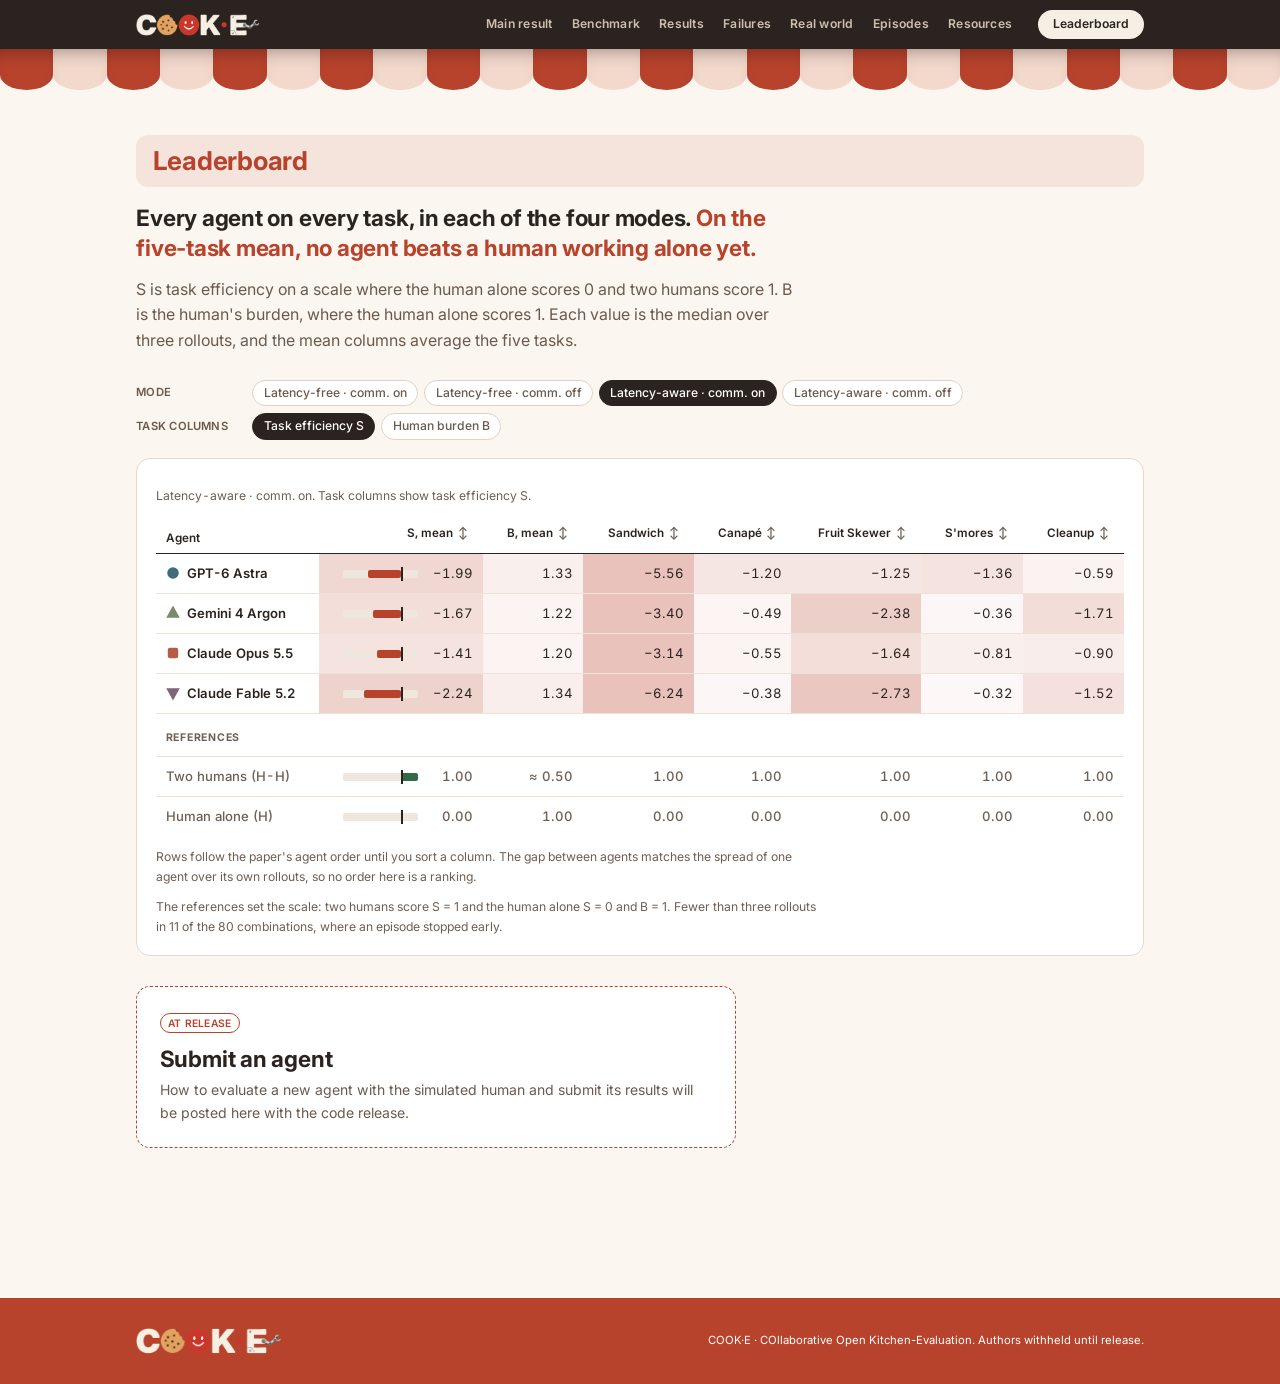
==== leaderboard.html @ 09b2a618 "Make the nav the awning and add a leaderboard page The nav is now always on screen: a dark fascia wi" ====
<!doctype html>
<html lang="en">
<head>
  <meta charset="utf-8">
  <meta name="viewport" content="width=device-width, initial-scale=1, viewport-fit=cover">
  <title>COOK·E Leaderboard</title>
  <meta name="description" content="COOK·E leaderboard: task efficiency S and human burden B of every agent on five collaborative kitchen tasks, in four evaluation modes.">
  <meta name="theme-color" content="#2B231F">
  <link rel="icon" href="data:image/svg+xml,%3Csvg xmlns='http://www.w3.org/2000/svg' viewBox='0 0 74 74'%3E%3Crect width='74' height='74' rx='22' fill='%23e0492f'/%3E%3Ccircle cx='24' cy='32' r='6' fill='%23141210'/%3E%3Ccircle cx='50' cy='32' r='6' fill='%23141210'/%3E%3Cpath d='M26 50c6 6 16 6 22 0' fill='none' stroke='%23141210' stroke-width='5' stroke-linecap='round'/%3E%3C/svg%3E">
  <link rel="preconnect" href="https://fonts.googleapis.com">
  <link rel="preconnect" href="https://fonts.gstatic.com" crossorigin>
  <link href="https://fonts.googleapis.com/css2?family=Inter:wght@400;500;600;700;800&display=swap" rel="stylesheet">
  <link rel="stylesheet" href="styles.css">
  <link rel="stylesheet" href="styles-paper.css">
  <link rel="stylesheet" href="leaderboard.css">
</head>
<body data-theme="paper" data-variant="paper">
  <div id="app"></div>
  <noscript><p style="padding:24px">The COOK·E leaderboard needs JavaScript.</p></noscript>
  <script src="content.js"></script>
  <script src="figures.js"></script>
  <script src="nav.js"></script>
  <script src="leaderboard.js"></script>
</body>
</html>
---- styles.css ----
/* COOK·E page style (body without data-variant="paper"): Fraunces / Instrument Sans / JetBrains Mono, ink and cream themes.
 * styles-paper.css (index.html) loads after this file and only swaps tokens, fonts and a few headers.
 * Plots and diagrams sit on a light "paper" card in every theme, so the paper palette reads the same everywhere. */
@property --bg { syntax: "<color>"; inherits: true; initial-value: #141210; }
@property --fg { syntax: "<color>"; inherits: true; initial-value: #f3ebdd; }
@property --muted { syntax: "<color>"; inherits: true; initial-value: #a89e8e; }
@property --line { syntax: "<color>"; inherits: true; initial-value: #3a332c; }
@property --surface { syntax: "<color>"; inherits: true; initial-value: #1f1b17; }

/* Breakpoints: 1000px (columns collapse) and 640px (phone). */
:root {
  --tomato: #e0492f;
  --cream: #f3ebdd;
  --good: #3f7f5a;
  --bad: #b8432c;

  /* Paper palette for plots and diagrams (the submitted figures). */
  --plot-bg: #fbf6ef;
  --plot-ink: #2b231f;
  --plot-muted: #6f5f53;
  --plot-grid: #ece6e0;
  --plot-ref: #8a8984;
  --plot-shade: #eee2e1;
  --plot-line: #e3d8cc;
  --human: #3778a0;
  --robot: #5b4031;

  --gutter: clamp(1rem, 4vw, 3.5rem);
  --max: 74rem;
  --measure: 44rem;
  --col-gap: clamp(1.25rem, 3vw, 3rem);
  --r-s: .5rem;
  --r-m: .875rem;

  --t-label: .75rem;
  --t-small: .9375rem;
  --t-body: 1rem;
  --t-lead: clamp(1rem, .95rem + .2vw, 1.0625rem);
  --t-sub: clamp(1.2rem, 1.05rem + .6vw, 1.5rem);
  --t-h2: clamp(1.75rem, 1.4rem + 1.4vw, 2.5rem);

  --display: "Fraunces", Georgia, serif;
  --body: "Instrument Sans", system-ui, sans-serif;
  --mono: "JetBrains Mono", ui-monospace, monospace;
  --head-font: var(--display);
}

body[data-theme="ink"] {
  --bg: #141210; --fg: #f6efe3; --muted: #c9bfae; --line: #453d34; --surface: #1f1b17;
  --good: #7cc79a; --bad: #f08a6f;
}
body[data-theme="cream"] {
  --bg: #f4ecdf; --fg: #1c1815; --muted: #4f463b; --line: #cfc3ae; --surface: #e8ddc9;
  --tomato: #c23a22;
}

*, *::before, *::after { box-sizing: border-box; }
html { font-size: clamp(15px, min(1.042vw, 1.667vh), 19px); scroll-padding-top: calc(var(--nav-band) + var(--valance-min) + 1rem); -webkit-text-size-adjust: 100%; }
body {
  margin: 0; background: var(--bg); color: var(--fg);
  font: 400 var(--t-body)/1.6 var(--body); -webkit-font-smoothing: antialiased; overflow-x: hidden;
  transition: --bg .3s ease, --fg .3s ease, --muted .3s ease, --line .3s ease, --surface .3s ease;
}
h1, h2, h3, h4, p, ul, ol, figure, dl, dd, pre { margin: 0; padding: 0; }
h2, h3, h4 { text-wrap: balance; font-weight: 400; }
p, li, dd { text-wrap: pretty; }
ul, ol { list-style: none; }
a { color: inherit; }
img, video, svg { max-width: 100%; }
button { font: inherit; color: inherit; background: none; border: 0; cursor: pointer; }
:focus-visible { outline: 2px solid var(--tomato); outline-offset: 3px; }
[hidden] { display: none !important; }

.wrap { width: 100%; max-width: var(--max); margin-inline: auto; padding-inline: var(--gutter); }
.pad { padding-block: clamp(3rem, 6vw, 5rem); }
.skip { position: absolute; left: 1rem; top: -3rem; z-index: 50; padding: .5rem .75rem; background: var(--fg); color: var(--bg); border-radius: var(--r-s); }
.skip:focus { top: 1rem; }

/* ---------- Section heads ---------- */
.sec-head h2 { display: flex; align-items: baseline; gap: .625rem; font: 400 var(--t-h2)/1.1 var(--head-font); letter-spacing: -.015em; }
.sec-no { font: 500 var(--t-label)/1 var(--mono); letter-spacing: .06em; color: var(--tomato); transform: translateY(-.15em); }
.claim { margin-top: .875rem; max-width: 32em; font: 400 var(--t-sub)/1.28 var(--display); letter-spacing: -.01em; color: var(--muted); text-wrap: balance; }
.claim em { font-style: italic; color: var(--tomato); }
.lede { color: var(--muted); max-width: var(--measure); font-size: var(--t-lead); margin-top: 1rem; }
.lede b { color: var(--fg); font-weight: 600; }
.note { margin-top: .875rem; max-width: var(--measure); font-size: var(--t-small); color: var(--muted); }
.sub { display: flex; flex-wrap: wrap; align-items: center; gap: .625rem; margin-top: clamp(2.5rem, 5vw, 3.5rem); font: 400 var(--t-sub)/1.2 var(--head-font); letter-spacing: -.01em; }
.sub + .lede { margin-top: .5rem; }
.tag {
  display: inline-block; padding: .25rem .5rem; border-radius: 999px; border: 1px solid var(--line);
  font: 500 .6875rem/1 var(--mono); letter-spacing: .08em; text-transform: uppercase; color: var(--muted);
}
.tag.is-warn { border-color: var(--tomato); color: var(--tomato); }

/* ---------- Wordmark and awning ---------- */
.wm { display: inline-block; vertical-align: bottom; line-height: 0; }
.wm svg { display: block; height: .86em; width: auto; aspect-ratio: 1400 / 248; }
body[data-theme="ink"] .wm-day, body:not([data-theme="ink"]) .wm-night { display: none; }
.hero .wm-day { display: none; }
.hero .wm-night { display: inline; }
.wm-eye { transform-box: fill-box; transform-origin: center; animation: blink 5s infinite; }
@keyframes blink { 0%, 94%, 100% { transform: scaleY(1); } 97% { transform: scaleY(.1); } }
.awning { display: flex; width: 100%; height: clamp(1.5rem, 3.2vw, 2.75rem); position: relative; z-index: 2; }
.awning i {
  flex: 1; display: block; transform-origin: top;
  border-radius: 0 0 50% 50% / 0 0 clamp(.625rem, 1.2vw, 1.125rem) clamp(.625rem, 1.2vw, 1.125rem);
  background: var(--tomato); box-shadow: inset 0 14px 18px -12px rgba(0, 0, 0, .35);
}
.awning i:nth-child(even) { background: var(--cream); }

/* ---------- Nav: the awning (nav.js) ----------
 * Always on screen. A dark fascia (the shopfront colour from the door intro) carries the name, the section links and
 * the Leaderboard link; the striped valance hangs from it. Deep at the top of a page, a narrow fringe once it scrolls.
 * Fixed colours, the same in every theme. Pages leave room for it with --nav-h. */
:root {
  --nav-band: 3.25rem;
  --valance: clamp(1.5rem, 3.2vw, 2.75rem);
  --valance-min: .875rem;
  --nav-h: calc(var(--nav-band) + var(--valance));
  --nav-bg: #2b231f; --nav-fg: #f6efe3; --nav-muted: #cdbfad; --nav-accent: #e0492f;
}
.nav { position: fixed; inset: 0 0 auto 0; z-index: 30; }
.nav-band { position: relative; z-index: 3; background: var(--nav-bg); color: var(--nav-fg); }
.nav-in { display: flex; align-items: center; gap: clamp(.75rem, 2vw, 1.75rem); height: var(--nav-band); }
.nav-wm { flex: none; margin-right: auto; text-decoration: none; }
.nav .wm { font-size: 1.7rem; }
.nav .wm .wm-day { display: none; }
.nav .wm .wm-night { display: inline; }
.nav-links { display: flex; gap: clamp(.5rem, 1.5vw, 1.5rem); }
.nav-links a { position: relative; display: block; padding-block: .55rem; font: 500 .8125rem/1 var(--body); color: var(--nav-muted); text-decoration: none; white-space: nowrap; transition: color .2s; }
.nav-links a:hover, .nav-links a.is-active { color: var(--nav-fg); }
.nav-links a::after { content: ""; position: absolute; left: 0; right: 0; bottom: 0; height: 2px; border-radius: 2px; background: var(--nav-accent); transform: scaleX(0); transition: transform .25s; }
.nav-links a.is-active::after { transform: scaleX(1); }
.nav-lb {
  flex: none; display: inline-flex; align-items: center; padding: .55rem 1rem; border-radius: 999px;
  background: var(--nav-accent); color: #fff; font: 600 .8125rem/1 var(--body); text-decoration: none; white-space: nowrap; transition: background-color .2s, color .2s;
}
.nav-lb:hover { background: var(--nav-fg); color: var(--nav-bg); }
.nav-lb[aria-current="page"] { background: var(--nav-fg); color: var(--nav-bg); }
.nav-menu { display: none; }
.nav :focus-visible { outline-color: var(--nav-fg); }
.nav .awning { height: var(--valance); transition: height .35s ease; }
/* Pale pink between the red stripes, as in the paper figure, so the valance reads against a cream page. */
.nav .awning i:nth-child(even) { background: #f3d9cc; }
.nav.is-compact .awning { height: var(--valance-min); }
.nav .mode { color: var(--nav-muted); border-color: rgba(246, 239, 227, .3); }
.mode {
  display: inline-flex; align-items: center; gap: .5rem; padding: .375rem .625rem; flex: none;
  font: 500 var(--t-label)/1 var(--mono); color: var(--muted); border: 1px solid var(--line); border-radius: 999px;
}
.mode i { position: relative; width: 1.75rem; height: 1rem; border-radius: 999px; background: var(--line); }
.mode i::after { content: ""; position: absolute; top: .125rem; left: .125rem; width: .75rem; height: .75rem; border-radius: 50%; background: var(--fg); transition: transform .2s; }
.mode[aria-checked="true"] i { background: var(--tomato); }
.mode[aria-checked="true"] i::after { transform: translateX(.75rem); background: #fff; }

/* ---------- Hero (dark in the page style, in both themes) ---------- */
.hero { --bg: #141210; --fg: #f6efe3; --muted: #d6ccbb; --line: #5a5046; background: var(--bg); color: var(--fg); padding-top: var(--nav-h); padding-bottom: clamp(2.5rem, 5vw, 4rem); }
.hero-in { display: grid; grid-template-columns: minmax(0, 5fr) minmax(0, 6fr); gap: var(--col-gap); align-items: center; padding-top: clamp(2rem, 5vw, 4rem); }
.hero-wm { font-size: clamp(3rem, 7vw, 6rem); line-height: .9; }
.hero-exp { margin-top: .75rem; font: 400 var(--t-label)/1.4 var(--mono); letter-spacing: .06em; color: var(--muted); }
.hero-exp b { color: var(--tomato); font-weight: 600; }
.hero-title { margin-top: 1rem; font: 400 clamp(1.25rem, 1rem + 1vw, 1.85rem)/1.25 var(--display); letter-spacing: -.01em; text-wrap: balance; }
.hero-authors { margin-top: 1rem; font: 400 var(--t-label)/1.4 var(--mono); color: var(--muted); }
.hero .btns { margin-top: 1.5rem; }
.hero-clip figcaption { margin-top: .625rem; font-size: var(--t-small); color: var(--muted); }
.frame { position: relative; overflow: hidden; border-radius: var(--r-m); background: var(--surface); }
.frame video, .frame img { display: block; width: 100%; height: auto; }
.hero-clip .frame { aspect-ratio: 960 / 724; background: #000; }
.hero-clip video { height: 100%; object-fit: cover; }
.vbtn {
  position: absolute; right: .625rem; bottom: .625rem; width: 2.5rem; height: 2.5rem; border-radius: 50%;
  display: grid; place-items: center; background: rgba(20, 18, 16, .7); color: #fff;
}
.vbtn svg { width: 1.1rem; height: 1.1rem; fill: currentColor; }
.vbtn .i-pause, .vbtn.is-playing .i-play { display: none; }
.vbtn.is-playing .i-pause { display: block; }

.btns { display: flex; flex-wrap: wrap; gap: .5rem; }
.btn {
  display: inline-flex; align-items: baseline; gap: .5rem; padding: .7rem 1rem;
  border: 1px solid var(--line); border-radius: 999px; font: 500 .875rem/1 var(--body); text-decoration: none; white-space: nowrap;
}
a.btn:hover { background: var(--fg); color: var(--bg); border-color: var(--fg); }
.btn.is-off { color: var(--muted); cursor: default; }
.btn small { font: 400 .625rem/1 var(--mono); letter-spacing: .06em; text-transform: uppercase; opacity: .85; }

/* ---------- Headline ---------- */
.stats { display: grid; grid-template-columns: repeat(3, minmax(0, 1fr)); gap: 1rem; margin-top: 2rem; }
.stat { padding: 1.25rem; border: 1px solid var(--line); border-radius: var(--r-m); background: var(--surface); }
.stat b { display: block; font: 400 clamp(1.75rem, 1.3rem + 1.6vw, 2.6rem)/1.05 var(--display); color: var(--tomato); letter-spacing: -.02em; font-variant-numeric: tabular-nums; }
.stat span { display: block; margin-top: .625rem; font-size: var(--t-small); color: var(--muted); }

/* ---------- Overview ---------- */
.ov-grid { display: grid; grid-template-columns: minmax(0, 6fr) minmax(0, 5fr); gap: var(--col-gap); margin-top: 1.75rem; align-items: start; }
.ov-video { position: relative; aspect-ratio: 16 / 9; border-radius: var(--r-m); overflow: hidden; background: var(--surface); }
.ph {
  position: absolute; inset: 0; display: flex; flex-direction: column; justify-content: flex-end; gap: .375rem; padding: clamp(.875rem, 2vw, 1.5rem);
  background: repeating-linear-gradient(135deg, var(--surface) 0 18px, color-mix(in srgb, var(--surface) 80%, var(--line)) 18px 36px);
}
.ph-tag { font: 500 var(--t-label)/1 var(--mono); letter-spacing: .12em; text-transform: uppercase; color: var(--tomato); }
.ph-title { font: 400 clamp(1.125rem, 1rem + .5vw, 1.5rem)/1.2 var(--head-font); }
.ph-spec { font: 400 var(--t-label)/1.4 var(--mono); color: var(--muted); }
.ov-abs h3 { font: 500 var(--t-label)/1 var(--mono); letter-spacing: .1em; text-transform: uppercase; color: var(--tomato); }
.ov-abs p { margin-top: .75rem; font-size: var(--t-small); }
.ov-abs b { font-weight: 600; }
.fig { margin-top: 2rem; }
.fig img { display: block; width: 100%; height: auto; border-radius: var(--r-m); background: #fff; }
.fig figcaption { margin-top: .75rem; max-width: var(--measure); font-size: var(--t-small); line-height: 1.5; color: var(--muted); }
.fig figcaption b { color: var(--fg); font-weight: 600; }

/* ---------- Benchmark ---------- */
.tasks { display: grid; grid-template-columns: repeat(5, minmax(0, 1fr)); gap: .875rem; margin-top: 1.25rem; }
.task { display: flex; flex-direction: column; padding: .875rem; border: 1px solid var(--line); border-radius: var(--r-m); background: var(--surface); }
.task-head { display: flex; align-items: baseline; gap: .5rem; flex-wrap: wrap; }
.task-no { font: 500 var(--t-label)/1 var(--mono); color: var(--tomato); }
.task h4 { font: 400 1.25rem/1.1 var(--head-font); }
.chip { margin-left: auto; padding: .2rem .5rem; border-radius: 999px; background: var(--tomato); color: #fff; font: 500 .6875rem/1.2 var(--mono); letter-spacing: .04em; text-transform: uppercase; }
.task-ch { margin-top: .375rem; font-size: var(--t-label); color: var(--muted); }
.task-imgs { display: grid; gap: .375rem; margin-top: .75rem; }
.task-imgs img { display: block; width: 100%; aspect-ratio: 4 / 3; object-fit: cover; border-radius: var(--r-s); background: #fff; }
.task-imgs .is-real { aspect-ratio: 16 / 9.5; }
.task-line { margin-top: .75rem; font-size: .875rem; line-height: 1.5; flex: 1; }
.task-facts { display: flex; gap: 1rem; margin-top: .75rem; padding-top: .625rem; border-top: 1px solid var(--line); }
.task-facts dt { font: 500 .6875rem/1 var(--mono); text-transform: uppercase; letter-spacing: .06em; color: var(--muted); }
.task-facts dd { margin-top: .25rem; font: 500 .9375rem/1 var(--mono); font-variant-numeric: tabular-nums; }

.hs { display: grid; grid-template-columns: minmax(0, 5fr) minmax(0, 6fr); gap: var(--col-gap); align-items: start; }
.hs .fig { margin-top: 1rem; }
.hs-steps { margin-top: 1.25rem; display: grid; gap: .75rem; }
.hs-steps li { display: grid; grid-template-columns: 2rem minmax(0, 1fr); gap: .75rem; }
.hs-n { display: grid; place-items: center; width: 2rem; height: 2rem; border-radius: 50%; background: var(--tomato); color: #fff; font: 600 .875rem/1 var(--mono); }
.hs-steps b { font-weight: 600; }
.hs-steps small { margin-left: .5rem; font: 500 .6875rem/1 var(--mono); letter-spacing: .06em; text-transform: uppercase; color: var(--muted); }
.hs-steps p { margin-top: .25rem; font-size: var(--t-small); color: var(--muted); }
.hs-blocked { margin-top: 1rem; padding: .75rem 1rem; border-left: 3px solid var(--tomato); font-size: var(--t-small); background: var(--surface); border-radius: 0 var(--r-s) var(--r-s) 0; }

/* Four modes */
.md {
  display: grid; grid-template-columns: minmax(9rem, 1fr) minmax(0, 2fr) minmax(0, 2fr); gap: .75rem;
  margin-top: 1.25rem; padding: clamp(.875rem, 2vw, 1.25rem); border-radius: var(--r-m); background: var(--plot-bg); color: var(--plot-ink);
}
.md-col b, .md-row b { display: block; font-weight: 700; font-size: .95rem; }
.md-col span, .md-row span { display: block; margin-top: .25rem; font-size: .8125rem; line-height: 1.45; color: var(--plot-muted); }
.md-row { align-self: center; }
.md-cell { border: 1px solid var(--plot-line); border-radius: var(--r-s); background: #fff; padding: .375rem; }
.md-cap { display: none; font-size: .75rem; font-weight: 600; color: var(--plot-muted); padding: .125rem .25rem; }
.md-svg { display: block; width: 100%; height: auto; }
.md-ico { fill: var(--plot-muted); color: var(--plot-muted); }
.md-pause { fill: #efe9e2; }
.md-pz { font: 700 9px/1 var(--body); fill: var(--plot-muted); }
.md-act.is-human { fill: var(--human); }
.md-act.is-robot { fill: var(--robot); }
.md-think { fill: #fff; stroke: var(--robot); stroke-width: 1.4; stroke-dasharray: 3 2.5; }
.md-dots { font: 700 12px/1 var(--body); fill: var(--robot); }
.md-msg { fill: var(--bad); }
.md-msg.is-h { fill: var(--human); }
.md-wire { stroke: var(--plot-line); stroke-width: 1.4; }
.md-wire.is-off { stroke-dasharray: 3 4; }
.md-head { stroke: var(--plot-ink); stroke-width: 1.4; opacity: 0; }
.md.is-live .md-head { opacity: .7; animation: sweep 6s linear infinite; }
@keyframes sweep { from { transform: translateX(0); } to { transform: translateX(252px); } }
.md-legend { grid-column: 1 / -1; display: flex; flex-wrap: wrap; gap: .5rem 1.25rem; font-size: .8125rem; color: var(--plot-muted); }
.md-legend li { display: inline-flex; align-items: center; gap: .4rem; }
.md-key { display: inline-block; width: 1.25rem; height: .7rem; border-radius: 3px; }
.md-key.is-act { background: linear-gradient(90deg, var(--human) 50%, var(--robot) 50%); }
.md-key.is-think { border: 1.4px dashed var(--robot); background: #fff; }
.md-key.is-pause { background: #efe9e2; }
.md-key.is-msg { background: var(--bad); width: .8rem; border-radius: 3px 3px 3px 0; }

/* Metrics */
.mt-grid { display: grid; grid-template-columns: repeat(3, minmax(0, 1fr)); gap: 1rem; margin-top: 1.25rem; }
.mt-card { padding: 1.25rem; border: 1px solid var(--line); border-radius: var(--r-m); background: var(--surface); min-width: 0; }
.mt-card h4 { display: flex; flex-wrap: wrap; align-items: baseline; gap: .5rem; font: 400 1.25rem/1.2 var(--head-font); }
.mt-card h4 small { font: 500 .6875rem/1 var(--mono); letter-spacing: .06em; text-transform: uppercase; color: var(--muted); }
.mt-sym { font: italic 600 1.5rem/1 var(--display); color: var(--tomato); }
.tex { margin-top: .75rem; overflow-x: auto; overflow-y: hidden; font-size: 1rem; }
.mt-body { margin-top: .75rem; font-size: .875rem; color: var(--muted); }
.mt-body sub { font-size: .7em; }
.stops { margin-top: .875rem; display: grid; gap: .375rem; }
.stops li, .wparts li { display: grid; grid-template-columns: 4.75rem minmax(0, 1fr); gap: .5rem; font-size: .8125rem; align-items: baseline; }
.stops b { font: 600 .8125rem/1.3 var(--mono); }
.stops .is-good b { color: var(--good); }
.stops .is-bad b { color: var(--bad); }
.stops .is-mute b { color: var(--muted); }
.stops span, .wparts span { color: var(--muted); }
.wparts { margin-top: .875rem; display: grid; gap: .375rem; }
.wparts li { grid-template-columns: .75rem 4rem minmax(0, 1fr); }
.wparts i { width: .75rem; height: .75rem; border-radius: 3px; align-self: center; }
.mt-video { margin-top: 1.5rem; max-width: 46rem; }
.mt-video figcaption { margin-top: .5rem; font-size: var(--t-small); color: var(--muted); }

/* ---------- Results ---------- */
.plot-card { margin-top: 1.5rem; padding: clamp(.875rem, 2vw, 1.5rem); border-radius: var(--r-m); background: var(--plot-bg); color: var(--plot-ink); }
.plot-ctl { display: flex; flex-wrap: wrap; gap: .75rem; justify-content: space-between; align-items: center; }
.seg { display: inline-flex; flex-wrap: wrap; gap: .25rem; padding: .25rem; border-radius: 999px; background: #fff; border: 1px solid var(--plot-line); }
.seg button { padding: .45rem .8rem; border-radius: 999px; font: 500 .8125rem/1 var(--body); color: var(--plot-muted); white-space: nowrap; }
.seg button:hover { color: var(--plot-ink); }
.seg button[aria-pressed="true"] { background: var(--plot-ink); color: #fff; }
.sb-wrap { position: relative; margin-top: 1rem; }
.sb { display: block; width: 100%; height: auto; font-family: var(--body); }
.sb-help { fill: var(--plot-shade); }
.sb-help-lbl { font-size: 12px; fill: var(--plot-muted); }
.sb-grid { stroke: var(--plot-grid); stroke-width: 1; }
.sb-ref { stroke: var(--plot-ref); stroke-width: 1.2; stroke-dasharray: 5 4; }
.sb-tick { font-size: 12px; fill: var(--plot-muted); font-variant-numeric: tabular-nums; }
.sb-axis { font-size: 13px; font-weight: 700; fill: var(--plot-ink); }
.sb-hl { font-size: 13px; font-weight: 700; fill: var(--plot-ink); }
.sb-link { fill: none; stroke-width: 2; opacity: .8; }
.sb-hit { fill: transparent; }
.sb-pt, .sb-h { cursor: default; outline: none; }
.sb-pt:focus-visible .sb-hit { stroke: var(--plot-ink); stroke-width: 1.5; }
.sb-agent { transition: opacity .2s; }
.sb.is-focus .sb-agent:not(.is-on) { opacity: .22; }
.tip {
  position: absolute; z-index: 2; transform: translate(-50%, -100%); max-width: 16rem; padding: .45rem .6rem; border-radius: var(--r-s);
  background: var(--plot-ink); color: #fff; font-size: .8125rem; line-height: 1.35; pointer-events: none; text-align: center;
}
.legend { display: flex; flex-wrap: wrap; gap: .5rem 1.1rem; margin-top: .75rem; font-size: .8125rem; color: var(--plot-ink); }
.legend li { display: inline-flex; align-items: center; gap: .4rem; }
.legend .lg-sep { margin-left: .5rem; }
.mk { flex: none; overflow: visible; }
.lg-shade { width: 1.1rem; height: .8rem; background: var(--plot-shade); border: 1px solid var(--plot-line); border-radius: 2px; }
.lg-sw { width: .9rem; height: .9rem; border-radius: 3px; }
.plot-note { margin-top: .75rem; font-size: .8125rem; color: var(--plot-muted); max-width: var(--measure); }
.numbers { margin-top: .75rem; font-size: .8125rem; }
.numbers summary { cursor: pointer; font-weight: 600; color: var(--plot-ink); }
.tbl-scroll { overflow-x: auto; margin-top: .5rem; }
.numbers table { border-collapse: collapse; min-width: 36rem; width: 100%; }
.numbers caption { text-align: left; color: var(--plot-muted); padding-bottom: .375rem; }
.numbers th, .numbers td { padding: .375rem .5rem; border-bottom: 1px solid var(--plot-line); text-align: left; font-weight: 400; vertical-align: top; }
.numbers thead th { font-weight: 600; font-size: .75rem; }
.numbers th[scope="row"] { white-space: nowrap; }
.numbers th .mk { margin-right: .35rem; vertical-align: -2px; }
.numbers td span { display: block; font-variant-numeric: tabular-nums; }
.numbers td .is-good { color: #2f6b47; font-weight: 600; }
.wbars { display: block; width: 100%; height: auto; margin-top: .75rem; font-family: var(--body); }
.w-grp { font-size: 13px; font-weight: 700; fill: var(--plot-ink); }
.w-row { font-size: 13px; fill: var(--plot-muted); }
.w-total { font-size: 13px; font-weight: 700; fill: var(--plot-ink); font-variant-numeric: tabular-nums; }
.w-grid { stroke: var(--plot-grid); }
.w-zero { stroke: var(--plot-ref); }
.w-seg:focus-visible { outline: none; stroke: var(--plot-ink); stroke-width: 2; }
.findings { display: grid; grid-template-columns: repeat(2, minmax(0, 1fr)); gap: 1rem; margin-top: 2rem; }
.finding { padding: 1.25rem; border: 1px solid var(--line); border-radius: var(--r-m); }
.finding h4 { font: 400 1.2rem/1.2 var(--head-font); color: var(--tomato); }
.finding p { margin-top: .5rem; font-size: var(--t-small); color: var(--muted); }

/* ---------- Failures ---------- */
.fails { display: grid; gap: 1.25rem; margin-top: 1.75rem; }
.fail { display: grid; grid-template-columns: minmax(0, 4fr) minmax(0, 4fr) minmax(0, 4fr); gap: 1rem; padding: 1.25rem; border: 1px solid var(--line); border-radius: var(--r-m); background: var(--surface); }
.fail-no { font: 500 var(--t-label)/1 var(--mono); color: var(--tomato); }
.fail h3 { margin-top: .375rem; font: 400 var(--t-sub)/1.2 var(--head-font); }
.fail-text p { margin-top: .625rem; font-size: var(--t-small); color: var(--muted); }
.fail figure .tag { margin-bottom: .5rem; }
.fail .frame { aspect-ratio: 4 / 3; }
.fail .frame video, .fail .frame img { height: 100%; object-fit: cover; }
.fail figcaption { margin-top: .5rem; font-size: .8125rem; color: var(--muted); }

/* ---------- Real world ---------- */
.rw-grid { display: grid; grid-template-columns: minmax(0, 7fr) minmax(0, 5fr); gap: var(--col-gap); align-items: start; margin-top: .5rem; }
.pending { margin-top: 2rem; padding: 1.5rem; border: 1.5px dashed var(--tomato); border-radius: var(--r-m); }
.pending h3 { margin-top: .75rem; font: 400 var(--t-sub)/1.2 var(--head-font); }
.pending p { margin-top: .5rem; color: var(--muted); font-size: var(--t-small); }
.rw-tasks { display: grid; grid-template-columns: repeat(5, minmax(0, 1fr)); gap: .75rem; margin-top: 1rem; }
.rw-tasks .frame { aspect-ratio: 16 / 9.5; }
.rw-tasks img { height: 100%; object-fit: cover; }
.rw-tasks figcaption { margin-top: .375rem; font-size: .8125rem; color: var(--muted); }
.rw-clips { display: grid; grid-template-columns: repeat(4, minmax(0, 1fr)); gap: .75rem; margin-top: 1rem; }
.rw-clip .frame { aspect-ratio: 4 / 3; }
.rw-clip video { height: 100%; object-fit: cover; filter: saturate(.85); }
.rw-clip figcaption { margin-top: .375rem; font-size: .8125rem; color: var(--muted); }
.ph-badge { position: absolute; left: .5rem; top: .5rem; padding: .2rem .45rem; border-radius: 999px; background: rgba(20, 18, 16, .78); color: #fff; font: 500 .625rem/1.2 var(--mono); letter-spacing: .08em; text-transform: uppercase; }

/* ---------- Gallery ---------- */
.g-ctl { display: grid; gap: .5rem; margin-top: 1.5rem; }
.g-row { display: flex; align-items: center; gap: .75rem; flex-wrap: wrap; }
.g-lbl { width: 3rem; font: 500 var(--t-label)/1 var(--mono); letter-spacing: .06em; text-transform: uppercase; color: var(--muted); }
.seg.is-chips { background: transparent; border: 0; padding: 0; gap: .375rem; }
.seg.is-chips button { border: 1px solid var(--line); color: var(--muted); padding: .4rem .7rem; }
.seg.is-chips button[aria-pressed="true"] { background: var(--fg); color: var(--bg); border-color: var(--fg); }
.g-count { margin-top: .75rem; font: 400 var(--t-label)/1 var(--mono); color: var(--muted); }
.eps { display: grid; grid-template-columns: repeat(auto-fill, minmax(17rem, 1fr)); gap: 1rem; margin-top: 1rem; }
.ep { display: flex; flex-direction: column; border: 1px solid var(--line); border-radius: var(--r-m); background: var(--surface); overflow: hidden; }
.ep .frame { border-radius: 0; aspect-ratio: 4 / 3; background: #000; }
.ep .frame video { height: 100%; object-fit: cover; }
.ep-body { padding: .875rem 1rem 1rem; display: flex; flex-direction: column; flex: 1; }
.ep-meta { display: flex; flex-wrap: wrap; align-items: center; gap: .25rem .75rem; }
.ep-meta b { font: 400 1.15rem/1.2 var(--head-font); }
.ep-agent { display: inline-flex; align-items: center; gap: .35rem; font-size: .8125rem; }
.ep-mode { margin-top: .25rem; font: 500 .6875rem/1.3 var(--mono); letter-spacing: .04em; text-transform: uppercase; color: var(--muted); }
.ep-nums { display: grid; grid-template-columns: repeat(4, auto); justify-content: start; gap: .25rem 1rem; margin-top: .75rem; }
.ep-nums dt { font: 500 .6875rem/1 var(--mono); color: var(--muted); }
.ep-nums dd { margin-top: .2rem; font: 600 .9375rem/1 var(--mono); font-variant-numeric: tabular-nums; }
.ep-nums .is-good dd { color: var(--good); }
.ep-nums .is-bad dd { color: var(--bad); }
.ep-nums div:last-child dd { font-weight: 400; font-size: .8125rem; }
.ep-text { margin-top: .75rem; font-size: .875rem; color: var(--muted); }
.ep .mk { width: 12px; height: 12px; }

/* ---------- Resources ---------- */
.rs-links { display: grid; grid-template-columns: repeat(3, minmax(0, 1fr)); gap: .75rem; margin-top: 1.5rem; }
.rs-link { display: grid; gap: .25rem; padding: 1rem 1.125rem; border: 1px solid var(--line); border-radius: var(--r-m); text-decoration: none; }
.rs-link b { font: 400 1.2rem/1.2 var(--head-font); }
.rs-link span { font-size: .8125rem; color: var(--muted); }
.rs-link small { font: 400 .625rem/1 var(--mono); letter-spacing: .08em; text-transform: uppercase; color: var(--tomato); }
.bib { margin-top: .75rem; padding: 1rem; border-radius: var(--r-m); background: var(--surface); overflow-x: auto; font: 400 .8125rem/1.5 var(--mono); color: var(--muted); white-space: pre-wrap; }
.foot { margin-top: clamp(3rem, 6vw, 5rem); padding-block: 2rem; background: var(--tomato); color: #fff; }
.foot-in { display: flex; flex-wrap: wrap; align-items: center; justify-content: space-between; gap: 1rem; }
.foot .wm { font-size: 2rem; }
.foot .wm-day { display: none; }
.foot .wm-night { display: inline; }
.foot p { font: 400 var(--t-label)/1.5 var(--mono); }

/* ---------- Responsive ---------- */
@media (max-width: 1000px) {
  .hero-in, .ov-grid, .hs, .rw-grid { grid-template-columns: minmax(0, 1fr); }
  .tasks { grid-template-columns: repeat(2, minmax(0, 1fr)); }
  .mt-grid, .findings { grid-template-columns: minmax(0, 1fr); }
  .fail { grid-template-columns: minmax(0, 1fr) minmax(0, 1fr); }
  .fail-text { grid-column: 1 / -1; }
  .rw-clips, .rw-tasks { grid-template-columns: repeat(2, minmax(0, 1fr)); }
  .rs-links { grid-template-columns: repeat(2, minmax(0, 1fr)); }
  /* The section links fold into a "Sections" menu that drops from the fascia. */
  .nav-menu {
    display: inline-flex; align-items: center; gap: .4rem; flex: none; padding: .45rem .75rem; border: 1px solid rgba(246, 239, 227, .35);
    border-radius: 999px; color: var(--nav-fg); font: 600 .8125rem/1 var(--body);
  }
  .nav-menu svg { width: 1rem; height: 1rem; fill: none; stroke: currentColor; stroke-width: 1.8; stroke-linecap: round; }
  .nav-menu[aria-expanded="true"] { background: var(--nav-fg); color: var(--nav-bg); }
  .nav-links {
    display: none; position: absolute; top: var(--nav-band); right: max(16px, var(--gutter)); z-index: 4; min-width: 13rem;
    padding: .375rem; border-radius: 0 0 12px 12px; background: var(--nav-bg); box-shadow: 0 12px 24px rgba(0, 0, 0, .25);
  }
  .nav.is-open .nav-links { display: grid; }
  .nav-links a { padding: .7rem .75rem; border-radius: 8px; font-size: .9375rem; }
  .nav-links a:hover { background: rgba(246, 239, 227, .08); }
  .nav-links a::after { left: .75rem; right: auto; width: 1.25rem; bottom: .35rem; }
}
@media (max-width: 480px) {
  :root { --nav-band: 3rem; }
  .nav .wm { font-size: 1.4rem; }
  .nav-in { gap: .5rem; }
  .nav-menu span { display: none; }
  .nav-menu { padding: .45rem .55rem; }
  .nav-lb { padding: .5rem .8rem; }
}
@media (max-width: 640px) {
  .wrap { padding-inline: 16px; }
  .stats, .tasks, .fail { grid-template-columns: minmax(0, 1fr); }
  .md { grid-template-columns: minmax(0, 1fr); }
  .md-corner, .md-col { display: none; }
  .md-cap { display: block; }
  .md-row { margin-top: .5rem; }
  .rs-links { grid-template-columns: minmax(0, 1fr); }
  .eps { grid-template-columns: minmax(0, 1fr); }
  .plot-ctl { justify-content: flex-start; }
  .seg.is-tabs button { padding: .4rem .6rem; }
  .g-lbl { width: 100%; }
}
@media (prefers-reduced-motion: reduce) {
  *, *::before, *::after { animation: none !important; transition: none !important; scroll-behavior: auto !important; }
}
---- styles-paper.css ----
/* COOK·E paper style (index.html). Loads after styles.css and swaps tokens, fonts and headers so the page
 * reads like the paper's teaser: cream cards, ink #2B231F, terracotta #B8432C headings, pink panel-header bars,
 * Inter throughout. Light only: every color is set here explicitly, nothing follows the system theme. */
body[data-theme="paper"] {
  --bg: #fbf6ef; --fg: #2b231f; --muted: #6a5a4e; --line: #e6d9cc; --surface: #ffffff;
  --tomato: #b8432c; --cream: #fbf6ef; --bar: #f4e4dc; --good: #2f6b47; --bad: #b8432c;
  --plot-bg: #ffffff; --plot-line: #ece2d7;
  --display: "Inter", system-ui, sans-serif;
  --body: "Inter", system-ui, sans-serif;
  --mono: "Inter", system-ui, sans-serif;
  --head-font: "Inter", system-ui, sans-serif;
  --r-m: 14px;
  color-scheme: light;
  background: #fbf6ef; color: #2b231f;
}

/* Numbers and short labels keep tabular figures in Inter. */
body[data-theme="paper"] .sec-no, body[data-theme="paper"] .tag, body[data-theme="paper"] .task-facts dd,
body[data-theme="paper"] .ep-nums dd, body[data-theme="paper"] .stat b { font-variant-numeric: tabular-nums; }
body[data-theme="paper"] .nav ul a, body[data-theme="paper"] .tag, body[data-theme="paper"] .ep-mode,
body[data-theme="paper"] .g-lbl, body[data-theme="paper"] .task-facts dt, body[data-theme="paper"] .hs-steps small,
body[data-theme="paper"] .mt-card h4 small, body[data-theme="paper"] .ov-abs h3, body[data-theme="paper"] .ph-tag { letter-spacing: .02em; font-weight: 600; }

/* Hero: cream, brown wordmark under the awning, as in the teaser. */
body[data-theme="paper"] .hero { --bg: #fbf6ef; --fg: #2b231f; --muted: #6a5a4e; --line: #e0d2c3; background: #fbf6ef; color: #2b231f; }
body[data-theme="paper"] .hero .wm-day { display: inline; }
body[data-theme="paper"] .hero .wm-night { display: none; }
body[data-theme="paper"] .hero-title { font-weight: 700; letter-spacing: -.015em; }
body[data-theme="paper"] .hero-exp b { color: #b8432c; }
body[data-theme="paper"] .btn { background: #ffffff; border-color: #e0d2c3; font-weight: 600; }
body[data-theme="paper"] a.btn:hover { background: #b8432c; border-color: #b8432c; color: #ffffff; }
body[data-theme="paper"] .hero-clip .frame { box-shadow: 0 0 0 1px #e6d9cc; }

/* Section headers: a pink bar with a terracotta title, like the teaser's panel headers. */
body[data-theme="paper"] .sec-head h2 {
  gap: .5rem; padding: .7rem 1.1rem; border-radius: 12px; background: #f4e4dc; color: #b8432c;
  font: 700 clamp(1.25rem, 1.05rem + .8vw, 1.75rem)/1.2 "Inter", system-ui, sans-serif; letter-spacing: -.01em;
}
body[data-theme="paper"] .sec-no { color: #b8432c; font-weight: 700; font-size: inherit; transform: none; }
body[data-theme="paper"] .sec-no::before { content: "("; }
body[data-theme="paper"] .sec-no::after { content: ")"; }
body[data-theme="paper"] .claim { margin-top: 1.1rem; color: #2b231f; font: 700 var(--t-sub)/1.3 "Inter", system-ui, sans-serif; letter-spacing: -.01em; }
body[data-theme="paper"] .claim em { font-style: normal; color: #b8432c; }
body[data-theme="paper"] .sub { font-weight: 700; color: #b8432c; }
body[data-theme="paper"] .lede, body[data-theme="paper"] .note { color: #6a5a4e; }

/* Cards: white on cream with a hairline, like the teaser's panels. */
body[data-theme="paper"] .stat, body[data-theme="paper"] .task, body[data-theme="paper"] .mt-card,
body[data-theme="paper"] .fail, body[data-theme="paper"] .ep, body[data-theme="paper"] .finding,
body[data-theme="paper"] .rs-link, body[data-theme="paper"] .plot-card, body[data-theme="paper"] .md { background: #ffffff; border: 1px solid #e6d9cc; }
body[data-theme="paper"] .stat b { font-weight: 800; color: #b8432c; letter-spacing: -.02em; }
body[data-theme="paper"] .task h4, body[data-theme="paper"] .mt-card h4, body[data-theme="paper"] .fail h3,
body[data-theme="paper"] .ep-meta b, body[data-theme="paper"] .rs-link b, body[data-theme="paper"] .finding h4,
body[data-theme="paper"] .pending h3, body[data-theme="paper"] .ph-title { font-weight: 700; letter-spacing: -.01em; }
body[data-theme="paper"] .task-head { margin: -.875rem -.875rem 0; padding: .6rem .875rem; background: #f4e4dc; border-radius: 13px 13px 0 0; }
body[data-theme="paper"] .task h4 { color: #b8432c; }
body[data-theme="paper"] .chip { background: transparent; color: #6a5a4e; padding: 0; font-weight: 600; text-transform: none; font-size: .8125rem; }
body[data-theme="paper"] .task-ch { color: #b8432c; font-weight: 600; font-size: .8125rem; }
body[data-theme="paper"] .mt-sym { font: italic 700 1.5rem/1 "Inter", system-ui, sans-serif; color: #b8432c; }
body[data-theme="paper"] .hs-blocked { background: #ffffff; }
body[data-theme="paper"] .ph { background: repeating-linear-gradient(135deg, #ffffff 0 18px, #f6eee5 18px 36px); }
body[data-theme="paper"] .ov-video, body[data-theme="paper"] .frame { background: #f1e8de; }
body[data-theme="paper"] .ep .frame, body[data-theme="paper"] .hero-clip .frame { background: #1c1815; }
body[data-theme="paper"] .seg.is-chips button { border-color: #e0d2c3; color: #6a5a4e; background: #ffffff; }
body[data-theme="paper"] .seg.is-chips button[aria-pressed="true"] { background: #2b231f; color: #ffffff; border-color: #2b231f; }
body[data-theme="paper"] .bib { background: #ffffff; border: 1px solid #e6d9cc; color: #6a5a4e; font-family: ui-monospace, "SFMono-Regular", Menlo, monospace; }
body[data-theme="paper"] .pending { background: #ffffff; }
body[data-theme="paper"] .foot { background: #b8432c; color: #ffffff; }
body[data-theme="paper"] .foot .wm-day { display: none; }
body[data-theme="paper"] .foot .wm-night { display: inline; }
---- leaderboard.css ----
/* Leaderboard page (leaderboard.html, leaderboard.js). Loads after styles.css and styles-paper.css and reuses their
 * section heads, chips, pending card and footer. The table sits on a light paper card like the plots. */
.lb { padding-top: calc(var(--nav-h) + clamp(2rem, 4vw, 3rem)); }
.lb-ctl { display: grid; gap: .5rem; margin-top: 1.75rem; }
.lb-ctl .g-lbl { width: 7rem; }
.lb-card { margin-top: 1.25rem; padding: clamp(.75rem, 2vw, 1.25rem); border: 1px solid var(--line); border-radius: var(--r-m); background: var(--plot-bg); color: var(--plot-ink); }

.lb-table { width: 100%; min-width: 50rem; border-collapse: collapse; font-size: .875rem; font-variant-numeric: tabular-nums; }
.lb-table caption { padding-bottom: .625rem; text-align: left; font-size: .8125rem; color: var(--plot-muted); }
.lb-table th, .lb-table td { padding: .6rem .65rem; border-bottom: 1px solid var(--plot-line); text-align: right; white-space: nowrap; }
.lb-table thead th { padding-block: .35rem; border-bottom: 1.5px solid var(--plot-ink); vertical-align: bottom; font-size: .78rem; font-weight: 600; }
.lb-table th:first-child { position: sticky; left: 0; z-index: 1; text-align: left; background: var(--plot-bg); }
.lb-table thead button { display: inline-flex; align-items: center; gap: .3rem; padding: .3rem .4rem; border-radius: 6px; color: var(--plot-ink); font-weight: 600; }
.lb-table thead button:hover { background: #f4ece3; }
.lb-table thead button i { width: .8em; font-style: normal; color: var(--plot-muted); }
.lb-table th[aria-sort="ascending"] button, .lb-table th[aria-sort="descending"] button { background: #f4e4dc; color: #b8432c; }
.lb-table th[aria-sort="ascending"] button i, .lb-table th[aria-sort="descending"] button i { color: #b8432c; }
.lb-table tbody th { font-weight: 600; }
.lb-table tbody th .mk { margin-right: .5rem; vertical-align: -2px; }
.lb-table tbody tr:hover td, .lb-table tbody tr:hover th { background-color: #f8f2ea; }

.lb-s span { display: inline-block; min-width: 3.2rem; }
.lb-bar { position: relative; display: inline-block; width: 5rem; height: .55rem; margin-right: .5rem; vertical-align: middle; border-radius: 2px; background: #efe7de; }
.lb-bar i { position: absolute; top: 0; bottom: 0; border-radius: 2px; }
.lb-bar i.is-neg { background: #b8432c; }
.lb-bar i.is-pos { background: #2f6b47; }
.lb-bar b { position: absolute; top: -3px; bottom: -3px; width: 1.5px; background: var(--plot-ink); }

.lb-ref th[scope="rowgroup"] { padding-top: 1.1rem; font-size: .7rem; font-weight: 700; letter-spacing: .07em; text-transform: uppercase; color: var(--plot-muted); }
.lb-ref tr + tr th, .lb-ref td { color: var(--plot-muted); font-weight: 500; }
.lb-ref tr:last-child th, .lb-ref tr:last-child td { border-bottom: 0; }
.lb-note { margin-top: .75rem; max-width: var(--measure); font-size: .8125rem; color: var(--plot-muted); }
.lb-submit { max-width: 40rem; }

@media (max-width: 640px) {
  .lb-ctl .g-lbl { width: 100%; }
}
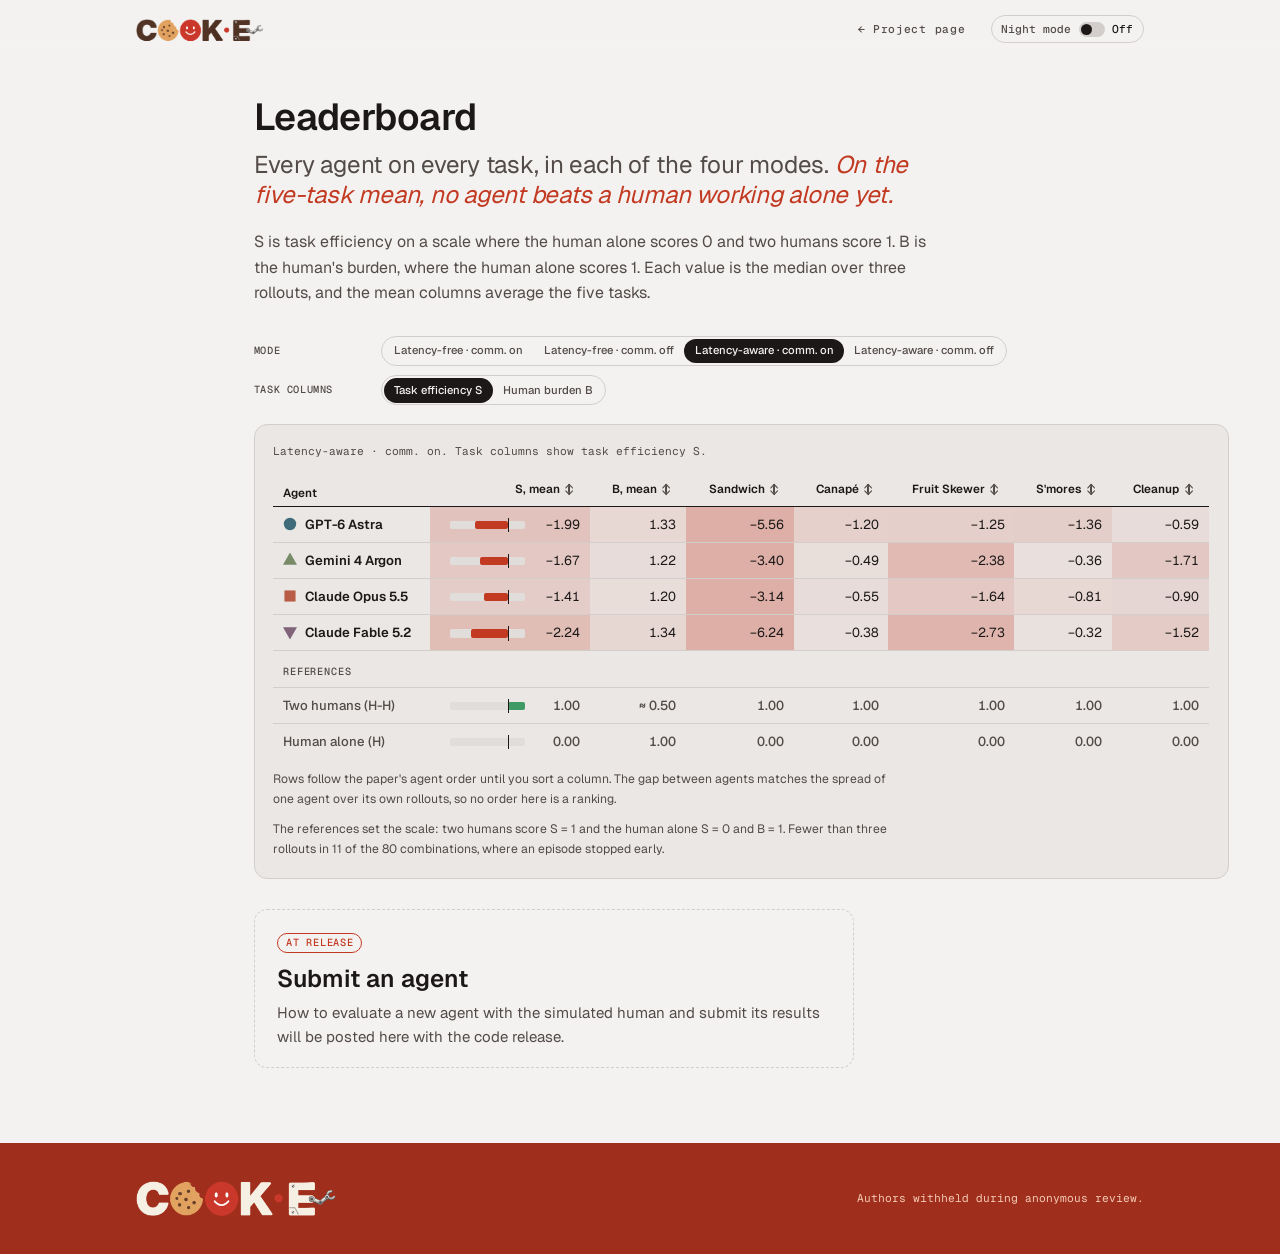
==== commit 9b5fca5e: "Door intro, light hero, system night mode, leaderboard page, Geist - Door intro from cjh/updates (in" ====
--- a/leaderboard.html
+++ b/leaderboard.html
@@ -2,24 +2,31 @@
 <html lang="en">
 <head>
   <meta charset="utf-8">
-  <meta name="viewport" content="width=device-width, initial-scale=1, viewport-fit=cover">
+  <meta name="viewport" content="width=device-width, initial-scale=1">
   <title>COOK·E Leaderboard</title>
   <meta name="description" content="COOK·E leaderboard: task efficiency S and human burden B of every agent on five collaborative kitchen tasks, in four evaluation modes.">
-  <meta name="theme-color" content="#2B231F">
+  <meta name="theme-color" content="#141210">
   <link rel="icon" href="data:image/svg+xml,%3Csvg xmlns='http://www.w3.org/2000/svg' viewBox='0 0 74 74'%3E%3Crect width='74' height='74' rx='22' fill='%23e0492f'/%3E%3Ccircle cx='24' cy='32' r='6' fill='%23141210'/%3E%3Ccircle cx='50' cy='32' r='6' fill='%23141210'/%3E%3Cpath d='M26 50c6 6 16 6 22 0' fill='none' stroke='%23141210' stroke-width='5' stroke-linecap='round'/%3E%3C/svg%3E">
   <link rel="preconnect" href="https://fonts.googleapis.com">
   <link rel="preconnect" href="https://fonts.gstatic.com" crossorigin>
-  <link href="https://fonts.googleapis.com/css2?family=Inter:wght@400;500;600;700;800&display=swap" rel="stylesheet">
+  <link href="https://fonts.googleapis.com/css2?family=Geist:wght@400..700&family=Geist+Mono:wght@400;500&display=swap" rel="stylesheet">
   <link rel="stylesheet" href="styles.css">
-  <link rel="stylesheet" href="styles-paper.css">
   <link rel="stylesheet" href="leaderboard.css">
 </head>
-<body data-theme="paper" data-variant="paper">
+<body data-theme="ink">
+  <script>
+    /* Night mode before the page draws, the same rule as index.html (main.js). */
+    (function () {
+      var c = null;
+      try { c = localStorage.getItem("cooke-night"); } catch (e) {}
+      var night = c ? c === "on" : matchMedia("(prefers-color-scheme: dark)").matches;
+      document.body.dataset.theme = night ? "ink" : "cream";
+    })();
+  </script>
   <div id="app"></div>
   <noscript><p style="padding:24px">The COOK·E leaderboard needs JavaScript.</p></noscript>
   <script src="content.js"></script>
-  <script src="figures.js"></script>
-  <script src="nav.js"></script>
+  <script src="leaderboard-data.js"></script>
   <script src="leaderboard.js"></script>
 </body>
 </html>
--- a/styles.css
+++ b/styles.css
@@ -1,462 +1,749 @@
-/* COOK·E page style (body without data-variant="paper"): Fraunces / Instrument Sans / JetBrains Mono, ink and cream themes.
- * styles-paper.css (index.html) loads after this file and only swaps tokens, fonts and a few headers.
- * Plots and diagrams sit on a light "paper" card in every theme, so the paper palette reads the same everywhere. */
+/* Theme tokens are registered so a theme change can cross-fade every color. */
 @property --bg { syntax: "<color>"; inherits: true; initial-value: #141210; }
 @property --fg { syntax: "<color>"; inherits: true; initial-value: #f3ebdd; }
 @property --muted { syntax: "<color>"; inherits: true; initial-value: #a89e8e; }
 @property --line { syntax: "<color>"; inherits: true; initial-value: #3a332c; }
 @property --surface { syntax: "<color>"; inherits: true; initial-value: #1f1b17; }
-
-/* Breakpoints: 1000px (columns collapse) and 640px (phone). */
+@property --surface-2 { syntax: "<color>"; inherits: true; initial-value: #26211c; }
+
+/*
+ * Layout rules for the whole page:
+ * - Sizes are in rem. The root size scales the entire page on large screens,
+ *   limited by both width and height, so wide and short windows stay balanced.
+ * - Everything sits on .wrap: one left edge, one right edge.
+ * - Two-column sections use --split, so their column lines match.
+ * - Breakpoints are 1280px (side rail appears), 1000px (split collapses), and
+ *   640px (phone). Use no others.
+ */
 :root {
   --tomato: #e0492f;
+  --tomato-deep: #9f2f1c;
   --cream: #f3ebdd;
-  --good: #3f7f5a;
-  --bad: #b8432c;
-
-  /* Paper palette for plots and diagrams (the submitted figures). */
-  --plot-bg: #fbf6ef;
-  --plot-ink: #2b231f;
-  --plot-muted: #6f5f53;
-  --plot-grid: #ece6e0;
-  --plot-ref: #8a8984;
-  --plot-shade: #eee2e1;
-  --plot-line: #e3d8cc;
-  --human: #3778a0;
-  --robot: #5b4031;
+  --human: #f2a33a;
+  --robot: #62c08d;
+  --cool: #8db7d4;
 
   --gutter: clamp(1rem, 4vw, 3.5rem);
   --max: 74rem;
-  --measure: 44rem;
-  --col-gap: clamp(1.25rem, 3vw, 3rem);
-  --r-s: .5rem;
+  --rail: 13.5rem;
+  --measure: 42rem;
+  --split: minmax(0, 7fr) minmax(0, 5fr);
+  --split-rev: minmax(0, 5fr) minmax(0, 7fr);
+  --col-gap: clamp(1.5rem, 4vw, 4rem);
+  --tile-gap: .75rem;
+  --block: clamp(2.5rem, 6vw, 4rem);
+  --r-s: .625rem;
   --r-m: .875rem;
+  --r-l: 1.125rem;
 
   --t-label: .75rem;
   --t-small: .9375rem;
   --t-body: 1rem;
   --t-lead: clamp(1rem, .95rem + .2vw, 1.0625rem);
-  --t-sub: clamp(1.2rem, 1.05rem + .6vw, 1.5rem);
+  --t-sub: clamp(1.25rem, 1.1rem + .6vw, 1.625rem);
+  --t-h3: clamp(1.5rem, 1.2rem + 1.2vw, 2.25rem);
   --t-h2: clamp(1.75rem, 1.4rem + 1.4vw, 2.5rem);
 
-  --display: "Fraunces", Georgia, serif;
-  --body: "Instrument Sans", system-ui, sans-serif;
-  --mono: "JetBrains Mono", ui-monospace, monospace;
-  --head-font: var(--display);
+  /* Geist throughout: headings at --display-w, running text and labels in Geist and Geist Mono. */
+  --display: "Geist", system-ui, sans-serif;
+  --display-w: 600;
+  --body: "Geist", system-ui, sans-serif;
+  --mono: "Geist Mono", ui-monospace, monospace;
+  --ease: cubic-bezier(.2, .7, .1, 1);
 }
 
 body[data-theme="ink"] {
-  --bg: #141210; --fg: #f6efe3; --muted: #c9bfae; --line: #453d34; --surface: #1f1b17;
-  --good: #7cc79a; --bad: #f08a6f;
-}
+  --bg: #141210; --fg: #f6efe3; --muted: #c9bfae;
+  --line: #453d34; --surface: #1f1b17; --surface-2: #26211c;
+}
+/* Light theme ("cream" is the switch's old name). A warm grey with no yellow in it: --paper is the page colour, and
+ * the hero's veil and the browser bar (main.js) take the same value. */
 body[data-theme="cream"] {
-  --bg: #f4ecdf; --fg: #1c1815; --muted: #4f463b; --line: #cfc3ae; --surface: #e8ddc9;
-  --tomato: #c23a22;
-}
-
+  --paper: #f4f2f1;
+  --bg: var(--paper); --fg: #1b1817; --muted: #524b48;
+  --line: #d3cecb; --surface: #eae7e5; --surface-2: #e1dddb;
+  --tomato: #c23a22; --human: #a8620a; --robot: #1f7f55; --cool: #3a6a8c;
+}
 *, *::before, *::after { box-sizing: border-box; }
-html { font-size: clamp(15px, min(1.042vw, 1.667vh), 19px); scroll-padding-top: calc(var(--nav-band) + var(--valance-min) + 1rem); -webkit-text-size-adjust: 100%; }
+html {
+  /* 15px up to a 1440 × 900 window, then in step with the tighter dimension. */
+  font-size: clamp(15px, min(1.042vw, 1.667vh), 20px);
+  scroll-padding-top: 4.5rem;
+  -webkit-text-size-adjust: 100%;
+}
 body {
-  margin: 0; background: var(--bg); color: var(--fg);
-  font: 400 var(--t-body)/1.6 var(--body); -webkit-font-smoothing: antialiased; overflow-x: hidden;
-  transition: --bg .3s ease, --fg .3s ease, --muted .3s ease, --line .3s ease, --surface .3s ease;
-}
-h1, h2, h3, h4, p, ul, ol, figure, dl, dd, pre { margin: 0; padding: 0; }
+  margin: 0;
+  background: var(--bg);
+  color: var(--fg);
+  font: 400 var(--t-body)/1.6 var(--body);
+  -webkit-font-smoothing: antialiased;
+  transition: --bg .3s ease, --fg .3s ease, --muted .3s ease, --line .3s ease, --surface .3s ease, --surface-2 .3s ease;
+}
+h1, h2, h3, h4, p, ul, ol, figure, blockquote, dl, dd { margin: 0; padding: 0; }
 h2, h3, h4 { text-wrap: balance; font-weight: 400; }
-p, li, dd { text-wrap: pretty; }
+p, li, dd, blockquote { text-wrap: pretty; }
+figcaption { text-wrap: balance; }
 ul, ol { list-style: none; }
 a { color: inherit; }
-img, video, svg { max-width: 100%; }
 button { font: inherit; color: inherit; background: none; border: 0; cursor: pointer; }
 :focus-visible { outline: 2px solid var(--tomato); outline-offset: 3px; }
-[hidden] { display: none !important; }
 
 .wrap { width: 100%; max-width: var(--max); margin-inline: auto; padding-inline: var(--gutter); }
+section { position: relative; }
 .pad { padding-block: clamp(3rem, 6vw, 5rem); }
-.skip { position: absolute; left: 1rem; top: -3rem; z-index: 50; padding: .5rem .75rem; background: var(--fg); color: var(--bg); border-radius: var(--r-s); }
-.skip:focus { top: 1rem; }
-
-/* ---------- Section heads ---------- */
-.sec-head h2 { display: flex; align-items: baseline; gap: .625rem; font: 400 var(--t-h2)/1.1 var(--head-font); letter-spacing: -.015em; }
+
+/* Running text keeps one line length when its column stacks to full width. */
+.mt-card p, .principle p, .gap-list p { max-width: var(--measure); }
+
+/* Section openings: a plain numbered title, then the claim. */
+.sec-head h2 {
+  display: flex; align-items: baseline; gap: .625rem;
+  font: var(--display-w) var(--t-h2)/1.1 var(--display); letter-spacing: -.015em;
+}
 .sec-no { font: 500 var(--t-label)/1 var(--mono); letter-spacing: .06em; color: var(--tomato); transform: translateY(-.15em); }
-.claim { margin-top: .875rem; max-width: 32em; font: 400 var(--t-sub)/1.28 var(--display); letter-spacing: -.01em; color: var(--muted); text-wrap: balance; }
+.claim {
+  margin-top: .875rem; max-width: 30em;
+  font: 400 var(--t-sub)/1.25 var(--display); letter-spacing: -.01em; color: var(--muted); text-wrap: balance;
+}
 .claim em { font-style: italic; color: var(--tomato); }
-.lede { color: var(--muted); max-width: var(--measure); font-size: var(--t-lead); margin-top: 1rem; }
-.lede b { color: var(--fg); font-weight: 600; }
-.note { margin-top: .875rem; max-width: var(--measure); font-size: var(--t-small); color: var(--muted); }
-.sub { display: flex; flex-wrap: wrap; align-items: center; gap: .625rem; margin-top: clamp(2.5rem, 5vw, 3.5rem); font: 400 var(--t-sub)/1.2 var(--head-font); letter-spacing: -.01em; }
-.sub + .lede { margin-top: .5rem; }
-.tag {
-  display: inline-block; padding: .25rem .5rem; border-radius: 999px; border: 1px solid var(--line);
-  font: 500 .6875rem/1 var(--mono); letter-spacing: .08em; text-transform: uppercase; color: var(--muted);
-}
-.tag.is-warn { border-color: var(--tomato); color: var(--tomato); }
-
-/* ---------- Wordmark and awning ---------- */
+.lede { color: var(--muted); max-width: 46rem; font-size: var(--t-lead); margin-top: 1.25rem; }
+.lede b, .abs-body b { color: var(--fg); font-weight: 600; }
+
+/* Wordmark */
 .wm { display: inline-block; vertical-align: bottom; line-height: 0; }
 .wm svg { display: block; height: .86em; width: auto; aspect-ratio: 1400 / 248; }
-body[data-theme="ink"] .wm-day, body:not([data-theme="ink"]) .wm-night { display: none; }
-.hero .wm-day { display: none; }
-.hero .wm-night { display: inline; }
+body[data-theme="ink"] .wm-day, body[data-theme="cream"] .wm-night { display: none; }
 .wm-eye { transform-box: fill-box; transform-origin: center; animation: blink 5s infinite; }
 @keyframes blink { 0%, 94%, 100% { transform: scaleY(1); } 97% { transform: scaleY(.1); } }
-.awning { display: flex; width: 100%; height: clamp(1.5rem, 3.2vw, 2.75rem); position: relative; z-index: 2; }
+
+/* Awning */
+.awning { display: flex; width: 100%; height: clamp(1.625rem, 3.4vw, 3rem); position: relative; z-index: 2; }
 .awning i {
   flex: 1; display: block; transform-origin: top;
   border-radius: 0 0 50% 50% / 0 0 clamp(.625rem, 1.2vw, 1.125rem) clamp(.625rem, 1.2vw, 1.125rem);
-  background: var(--tomato); box-shadow: inset 0 14px 18px -12px rgba(0, 0, 0, .35);
+  background: var(--tomato);
+  box-shadow: inset 0 14px 18px -12px rgba(0, 0, 0, .35);
 }
 .awning i:nth-child(even) { background: var(--cream); }
 
-/* ---------- Nav: the awning (nav.js) ----------
- * Always on screen. A dark fascia (the shopfront colour from the door intro) carries the name, the section links and
- * the Leaderboard link; the striped valance hangs from it. Deep at the top of a page, a narrow fringe once it scrolls.
- * Fixed colours, the same in every theme. Pages leave room for it with --nav-h. */
-:root {
-  --nav-band: 3.25rem;
-  --valance: clamp(1.5rem, 3.2vw, 2.75rem);
-  --valance-min: .875rem;
-  --nav-h: calc(var(--nav-band) + var(--valance));
-  --nav-bg: #2b231f; --nav-fg: #f6efe3; --nav-muted: #cdbfad; --nav-accent: #e0492f;
-}
-.nav { position: fixed; inset: 0 0 auto 0; z-index: 30; }
-.nav-band { position: relative; z-index: 3; background: var(--nav-bg); color: var(--nav-fg); }
-.nav-in { display: flex; align-items: center; gap: clamp(.75rem, 2vw, 1.75rem); height: var(--nav-band); }
-.nav-wm { flex: none; margin-right: auto; text-decoration: none; }
-.nav .wm { font-size: 1.7rem; }
-.nav .wm .wm-day { display: none; }
-.nav .wm .wm-night { display: inline; }
-.nav-links { display: flex; gap: clamp(.5rem, 1.5vw, 1.5rem); }
-.nav-links a { position: relative; display: block; padding-block: .55rem; font: 500 .8125rem/1 var(--body); color: var(--nav-muted); text-decoration: none; white-space: nowrap; transition: color .2s; }
-.nav-links a:hover, .nav-links a.is-active { color: var(--nav-fg); }
-.nav-links a::after { content: ""; position: absolute; left: 0; right: 0; bottom: 0; height: 2px; border-radius: 2px; background: var(--nav-accent); transform: scaleX(0); transition: transform .25s; }
-.nav-links a.is-active::after { transform: scaleX(1); }
-.nav-lb {
-  flex: none; display: inline-flex; align-items: center; padding: .55rem 1rem; border-radius: 999px;
-  background: var(--nav-accent); color: #fff; font: 600 .8125rem/1 var(--body); text-decoration: none; white-space: nowrap; transition: background-color .2s, color .2s;
-}
-.nav-lb:hover { background: var(--nav-fg); color: var(--nav-bg); }
-.nav-lb[aria-current="page"] { background: var(--nav-fg); color: var(--nav-bg); }
-.nav-menu { display: none; }
-.nav :focus-visible { outline-color: var(--nav-fg); }
-.nav .awning { height: var(--valance); transition: height .35s ease; }
-/* Pale pink between the red stripes, as in the paper figure, so the valance reads against a cream page. */
-.nav .awning i:nth-child(even) { background: #f3d9cc; }
-.nav.is-compact .awning { height: var(--valance-min); }
-.nav .mode { color: var(--nav-muted); border-color: rgba(246, 239, 227, .3); }
+/* Media + placeholder */
+.media { position: relative; overflow: hidden; background: var(--surface); }
+.media video, .media img { display: block; width: 100%; height: 100%; object-fit: cover; }
+.ph {
+  position: absolute; inset: 0; display: flex; flex-direction: column; justify-content: flex-end; gap: .375rem;
+  padding: clamp(.875rem, 2vw, 1.5rem);
+  background:
+    linear-gradient(to top, color-mix(in srgb, var(--surface) 85%, transparent), transparent 55%),
+    repeating-linear-gradient(135deg, var(--surface) 0 18px, var(--surface-2) 18px 36px);
+}
+.ph::before, .ph::after {
+  content: ""; position: absolute; width: 1.125rem; height: 1.125rem; border: 1px solid var(--muted); opacity: .6;
+}
+.ph::before { top: .875rem; left: .875rem; border-right: 0; border-bottom: 0; }
+.ph::after { top: .875rem; right: .875rem; border-left: 0; border-bottom: 0; }
+.ph.has-poster { background: linear-gradient(to top, color-mix(in srgb, var(--surface) 92%, transparent), color-mix(in srgb, var(--surface) 55%, transparent)), var(--poster) center / cover; }
+.ph-tag { font: 500 var(--t-label)/1 var(--mono); letter-spacing: .12em; text-transform: uppercase; color: var(--tomato); }
+.ph-title { font: var(--display-w) clamp(1.125rem, 1rem + .5vw, 1.5rem)/1.2 var(--display); }
+.ph-spec { font: 400 var(--t-label)/1.4 var(--mono); color: var(--muted); }
+.ph-tc { position: absolute; top: 1.125rem; right: 2.5rem; font: 400 var(--t-label)/1 var(--mono); color: var(--muted); font-variant-numeric: tabular-nums; }
+
+/* Figures */
+main { counter-reset: fig; }
+.fig figcaption { margin-top: .75rem; max-width: var(--measure); font-size: var(--t-small); line-height: 1.5; color: var(--muted); }
+.fig figcaption::before { counter-increment: fig; content: "Figure " counter(fig) ". "; color: var(--muted); }
+.fig figcaption b { font-weight: 600; color: var(--fg); }
+.media.is-plate { background: #fff; padding: clamp(.75rem, 2vw, 1.5rem); border-radius: var(--r-m); }
+.media.is-plate img { height: auto; object-fit: contain; }
+
+/* Nav */
+.nav {
+  position: fixed; inset: 0 0 auto 0; z-index: 30; padding-block: 1rem; pointer-events: none;
+  opacity: 0; transform: translateY(-.5rem); transition: opacity .4s, transform .4s;
+}
+.nav.is-on { opacity: 1; transform: none; pointer-events: auto; }
+.nav::before {
+  content: ""; position: absolute; inset: 0 0 -1.5rem 0; z-index: -1; pointer-events: none;
+  background: linear-gradient(var(--bg) 40%, transparent);
+}
+.nav-in { display: flex; align-items: center; gap: clamp(1rem, 2vw, 1.75rem); }
+.nav-wm { margin-right: auto; text-decoration: none; }
+.nav .wm { font-size: 1.75rem; }
+.nav ul { display: flex; gap: clamp(.875rem, 2vw, 1.75rem); }
+.nav ul a { font: 500 var(--t-label)/1 var(--mono); letter-spacing: .06em; color: var(--muted); text-decoration: none; white-space: nowrap; transition: color .2s; }
+.nav ul a:hover, .nav ul a.is-active { color: var(--fg); }
+.nav ul a b { display: none; }
+.nav .is-minor { display: none; }
+
 .mode {
   display: inline-flex; align-items: center; gap: .5rem; padding: .375rem .625rem; flex: none;
-  font: 500 var(--t-label)/1 var(--mono); color: var(--muted); border: 1px solid var(--line); border-radius: 999px;
-}
-.mode i { position: relative; width: 1.75rem; height: 1rem; border-radius: 999px; background: var(--line); }
+  font: 500 var(--t-label)/1 var(--mono); color: var(--muted);
+  border: 1px solid var(--line); border-radius: 999px;
+}
+.mode i { position: relative; width: 1.75rem; height: 1rem; border-radius: 999px; background: var(--line); transition: background .2s; }
 .mode i::after { content: ""; position: absolute; top: .125rem; left: .125rem; width: .75rem; height: .75rem; border-radius: 50%; background: var(--fg); transition: transform .2s; }
 .mode[aria-checked="true"] i { background: var(--tomato); }
 .mode[aria-checked="true"] i::after { transform: translateX(.75rem); background: #fff; }
-
-/* ---------- Hero (dark in the page style, in both themes) ---------- */
-.hero { --bg: #141210; --fg: #f6efe3; --muted: #d6ccbb; --line: #5a5046; background: var(--bg); color: var(--fg); padding-top: var(--nav-h); padding-bottom: clamp(2.5rem, 5vw, 4rem); }
-.hero-in { display: grid; grid-template-columns: minmax(0, 5fr) minmax(0, 6fr); gap: var(--col-gap); align-items: center; padding-top: clamp(2rem, 5vw, 4rem); }
-.hero-wm { font-size: clamp(3rem, 7vw, 6rem); line-height: .9; }
-.hero-exp { margin-top: .75rem; font: 400 var(--t-label)/1.4 var(--mono); letter-spacing: .06em; color: var(--muted); }
-.hero-exp b { color: var(--tomato); font-weight: 600; }
-.hero-title { margin-top: 1rem; font: 400 clamp(1.25rem, 1rem + 1vw, 1.85rem)/1.25 var(--display); letter-spacing: -.01em; text-wrap: balance; }
+.mode b { font-weight: 500; color: var(--fg); min-width: 3ch; text-align: left; }
+
+/* Hero */
+/* The hero follows night mode: a dark veil over its image with night mode on, a light veil with it off.
+ * The two veils cross-fade with the page colours. */
+.hero {
+  --bg: #141210; --fg: #f6efe3; --muted: #d6ccbb; --line: #5a5046;
+  min-height: 100svh; display: flex; flex-direction: column; overflow: hidden;
+  background: var(--bg); color: var(--fg);
+  transition: --bg .3s ease, --fg .3s ease, --muted .3s ease, --line .3s ease;
+}
+body[data-theme="cream"] .hero { --bg: var(--paper); --fg: #1b1817; --muted: #524b48; --line: #d3cecb; }
+.hero-media { position: absolute; inset: 0; }
+.hero-media .media { position: absolute; inset: 0; }
+.hero-media .ph { justify-content: flex-start; padding-top: clamp(4rem, 8vw, 6rem); }
+.hero-shade { position: absolute; inset: 0; pointer-events: none; }
+.hero-shade::before, .hero-shade::after { content: ""; position: absolute; inset: 0; transition: opacity .3s ease; }
+.hero-shade::before {
+  background: radial-gradient(ellipse 62% 50% at 50% 50%, rgba(20, 18, 16, .88), rgba(20, 18, 16, .62) 72%, rgba(20, 18, 16, .5)),
+    linear-gradient(to top, #141210, transparent 22%);
+}
+.hero-shade::after {
+  opacity: 0;
+  background: radial-gradient(ellipse 62% 50% at 50% 50%, color-mix(in srgb, var(--paper) 92%, transparent), color-mix(in srgb, var(--paper) 70%, transparent) 72%, color-mix(in srgb, var(--paper) 58%, transparent)),
+    linear-gradient(to top, var(--paper), transparent 22%);
+}
+body[data-theme="cream"] .hero-shade::before { opacity: 0; }
+body[data-theme="cream"] .hero-shade::after { opacity: 1; }
+.hero-body {
+  position: relative; z-index: 1; flex: 1; display: flex; flex-direction: column; justify-content: center; align-items: center;
+  text-align: center; padding-block: 2.5rem 5rem;
+}
+.hero h1 { font-size: clamp(3.25rem, 9vw, 7.5rem); line-height: .9; }
+.hero h1 .wm { line-height: .9; }
+.hero-title { margin-top: clamp(1rem, 2.4vw, 1.75rem); max-width: 25em; font: var(--display-w) clamp(1.25rem, 1rem + 1.1vw, 2rem)/1.25 var(--display); letter-spacing: -.01em; text-wrap: balance; }
 .hero-authors { margin-top: 1rem; font: 400 var(--t-label)/1.4 var(--mono); color: var(--muted); }
-.hero .btns { margin-top: 1.5rem; }
-.hero-clip figcaption { margin-top: .625rem; font-size: var(--t-small); color: var(--muted); }
-.frame { position: relative; overflow: hidden; border-radius: var(--r-m); background: var(--surface); }
-.frame video, .frame img { display: block; width: 100%; height: auto; }
-.hero-clip .frame { aspect-ratio: 960 / 724; background: #000; }
-.hero-clip video { height: 100%; object-fit: cover; }
-.vbtn {
-  position: absolute; right: .625rem; bottom: .625rem; width: 2.5rem; height: 2.5rem; border-radius: 50%;
-  display: grid; place-items: center; background: rgba(20, 18, 16, .7); color: #fff;
-}
-.vbtn svg { width: 1.1rem; height: 1.1rem; fill: currentColor; }
-.vbtn .i-pause, .vbtn.is-playing .i-play { display: none; }
-.vbtn.is-playing .i-pause { display: block; }
+.hero .btns { justify-content: center; margin-top: 1.5rem; }
+.hero .btn { background: rgba(20, 18, 16, .55); }
+body[data-theme="cream"] .hero .btn { background: color-mix(in srgb, #fff 70%, transparent); }
+/* The leaderboard link sits under the buttons: one wider pill in the accent colour. */
+.hero-lb {
+  display: inline-flex; align-items: baseline; gap: .75rem; margin-top: .875rem; padding: .75rem 1.25rem;
+  border: 1px solid var(--tomato); border-radius: 999px; background: color-mix(in srgb, var(--tomato) 14%, transparent);
+  color: var(--fg); text-decoration: none; transition: background .25s, color .25s;
+}
+.hero-lb b { font: 600 .9375rem/1 var(--body); }
+.hero-lb span { font: 400 var(--t-label)/1 var(--mono); letter-spacing: .04em; color: var(--muted); transition: color .25s; }
+.hero-lb i { font-style: normal; transition: transform .25s var(--ease); }
+.hero-lb:hover { background: var(--tomato); color: #fff; }
+.hero-lb:hover span { color: rgba(255, 255, 255, .85); }
+.hero-lb:hover i { transform: translateX(.2rem); }
+@media (max-width: 640px) { .hero-lb span { display: none; } }
+.hero-cue {
+  position: absolute; z-index: 1; left: 50%; bottom: 1.25rem; transform: translateX(-50%); padding-bottom: 1.75rem;
+  font: 500 .75rem/1 var(--mono); letter-spacing: .14em; text-transform: uppercase; text-decoration: none; white-space: nowrap; color: var(--muted);
+}
+.hero-cue::after { content: ""; position: absolute; left: 50%; bottom: 0; width: 1px; height: 1.25rem; background: currentColor; }
 
 .btns { display: flex; flex-wrap: wrap; gap: .5rem; }
 .btn {
-  display: inline-flex; align-items: baseline; gap: .5rem; padding: .7rem 1rem;
+  display: inline-flex; align-items: baseline; gap: .5rem; padding: .75rem 1rem;
   border: 1px solid var(--line); border-radius: 999px; font: 500 .875rem/1 var(--body); text-decoration: none; white-space: nowrap;
+  transition: background .25s, color .25s, border-color .25s;
 }
 a.btn:hover { background: var(--fg); color: var(--bg); border-color: var(--fg); }
 .btn.is-off { color: var(--muted); cursor: default; }
-.btn small { font: 400 .625rem/1 var(--mono); letter-spacing: .06em; text-transform: uppercase; opacity: .85; }
-
-/* ---------- Headline ---------- */
-.stats { display: grid; grid-template-columns: repeat(3, minmax(0, 1fr)); gap: 1rem; margin-top: 2rem; }
-.stat { padding: 1.25rem; border: 1px solid var(--line); border-radius: var(--r-m); background: var(--surface); }
-.stat b { display: block; font: 400 clamp(1.75rem, 1.3rem + 1.6vw, 2.6rem)/1.05 var(--display); color: var(--tomato); letter-spacing: -.02em; font-variant-numeric: tabular-nums; }
-.stat span { display: block; margin-top: .625rem; font-size: var(--t-small); color: var(--muted); }
-
-/* ---------- Overview ---------- */
-.ov-grid { display: grid; grid-template-columns: minmax(0, 6fr) minmax(0, 5fr); gap: var(--col-gap); margin-top: 1.75rem; align-items: start; }
-.ov-video { position: relative; aspect-ratio: 16 / 9; border-radius: var(--r-m); overflow: hidden; background: var(--surface); }
-.ph {
-  position: absolute; inset: 0; display: flex; flex-direction: column; justify-content: flex-end; gap: .375rem; padding: clamp(.875rem, 2vw, 1.5rem);
-  background: repeating-linear-gradient(135deg, var(--surface) 0 18px, color-mix(in srgb, var(--surface) 80%, var(--line)) 18px 36px);
-}
-.ph-tag { font: 500 var(--t-label)/1 var(--mono); letter-spacing: .12em; text-transform: uppercase; color: var(--tomato); }
-.ph-title { font: 400 clamp(1.125rem, 1rem + .5vw, 1.5rem)/1.2 var(--head-font); }
-.ph-spec { font: 400 var(--t-label)/1.4 var(--mono); color: var(--muted); }
-.ov-abs h3 { font: 500 var(--t-label)/1 var(--mono); letter-spacing: .1em; text-transform: uppercase; color: var(--tomato); }
-.ov-abs p { margin-top: .75rem; font-size: var(--t-small); }
-.ov-abs b { font-weight: 600; }
-.fig { margin-top: 2rem; }
-.fig img { display: block; width: 100%; height: auto; border-radius: var(--r-m); background: #fff; }
-.fig figcaption { margin-top: .75rem; max-width: var(--measure); font-size: var(--t-small); line-height: 1.5; color: var(--muted); }
-.fig figcaption b { color: var(--fg); font-weight: 600; }
-
-/* ---------- Benchmark ---------- */
-.tasks { display: grid; grid-template-columns: repeat(5, minmax(0, 1fr)); gap: .875rem; margin-top: 1.25rem; }
-.task { display: flex; flex-direction: column; padding: .875rem; border: 1px solid var(--line); border-radius: var(--r-m); background: var(--surface); }
-.task-head { display: flex; align-items: baseline; gap: .5rem; flex-wrap: wrap; }
-.task-no { font: 500 var(--t-label)/1 var(--mono); color: var(--tomato); }
-.task h4 { font: 400 1.25rem/1.1 var(--head-font); }
-.chip { margin-left: auto; padding: .2rem .5rem; border-radius: 999px; background: var(--tomato); color: #fff; font: 500 .6875rem/1.2 var(--mono); letter-spacing: .04em; text-transform: uppercase; }
-.task-ch { margin-top: .375rem; font-size: var(--t-label); color: var(--muted); }
-.task-imgs { display: grid; gap: .375rem; margin-top: .75rem; }
-.task-imgs img { display: block; width: 100%; aspect-ratio: 4 / 3; object-fit: cover; border-radius: var(--r-s); background: #fff; }
-.task-imgs .is-real { aspect-ratio: 16 / 9.5; }
-.task-line { margin-top: .75rem; font-size: .875rem; line-height: 1.5; flex: 1; }
-.task-facts { display: flex; gap: 1rem; margin-top: .75rem; padding-top: .625rem; border-top: 1px solid var(--line); }
-.task-facts dt { font: 500 .6875rem/1 var(--mono); text-transform: uppercase; letter-spacing: .06em; color: var(--muted); }
-.task-facts dd { margin-top: .25rem; font: 500 .9375rem/1 var(--mono); font-variant-numeric: tabular-nums; }
-
-.hs { display: grid; grid-template-columns: minmax(0, 5fr) minmax(0, 6fr); gap: var(--col-gap); align-items: start; }
-.hs .fig { margin-top: 1rem; }
-.hs-steps { margin-top: 1.25rem; display: grid; gap: .75rem; }
-.hs-steps li { display: grid; grid-template-columns: 2rem minmax(0, 1fr); gap: .75rem; }
-.hs-n { display: grid; place-items: center; width: 2rem; height: 2rem; border-radius: 50%; background: var(--tomato); color: #fff; font: 600 .875rem/1 var(--mono); }
-.hs-steps b { font-weight: 600; }
-.hs-steps small { margin-left: .5rem; font: 500 .6875rem/1 var(--mono); letter-spacing: .06em; text-transform: uppercase; color: var(--muted); }
-.hs-steps p { margin-top: .25rem; font-size: var(--t-small); color: var(--muted); }
-.hs-blocked { margin-top: 1rem; padding: .75rem 1rem; border-left: 3px solid var(--tomato); font-size: var(--t-small); background: var(--surface); border-radius: 0 var(--r-s) var(--r-s) 0; }
-
-/* Four modes */
-.md {
-  display: grid; grid-template-columns: minmax(9rem, 1fr) minmax(0, 2fr) minmax(0, 2fr); gap: .75rem;
-  margin-top: 1.25rem; padding: clamp(.875rem, 2vw, 1.25rem); border-radius: var(--r-m); background: var(--plot-bg); color: var(--plot-ink);
-}
-.md-col b, .md-row b { display: block; font-weight: 700; font-size: .95rem; }
-.md-col span, .md-row span { display: block; margin-top: .25rem; font-size: .8125rem; line-height: 1.45; color: var(--plot-muted); }
-.md-row { align-self: center; }
-.md-cell { border: 1px solid var(--plot-line); border-radius: var(--r-s); background: #fff; padding: .375rem; }
-.md-cap { display: none; font-size: .75rem; font-weight: 600; color: var(--plot-muted); padding: .125rem .25rem; }
-.md-svg { display: block; width: 100%; height: auto; }
-.md-ico { fill: var(--plot-muted); color: var(--plot-muted); }
-.md-pause { fill: #efe9e2; }
-.md-pz { font: 700 9px/1 var(--body); fill: var(--plot-muted); }
-.md-act.is-human { fill: var(--human); }
-.md-act.is-robot { fill: var(--robot); }
-.md-think { fill: #fff; stroke: var(--robot); stroke-width: 1.4; stroke-dasharray: 3 2.5; }
-.md-dots { font: 700 12px/1 var(--body); fill: var(--robot); }
-.md-msg { fill: var(--bad); }
-.md-msg.is-h { fill: var(--human); }
-.md-wire { stroke: var(--plot-line); stroke-width: 1.4; }
-.md-wire.is-off { stroke-dasharray: 3 4; }
-.md-head { stroke: var(--plot-ink); stroke-width: 1.4; opacity: 0; }
-.md.is-live .md-head { opacity: .7; animation: sweep 6s linear infinite; }
-@keyframes sweep { from { transform: translateX(0); } to { transform: translateX(252px); } }
-.md-legend { grid-column: 1 / -1; display: flex; flex-wrap: wrap; gap: .5rem 1.25rem; font-size: .8125rem; color: var(--plot-muted); }
-.md-legend li { display: inline-flex; align-items: center; gap: .4rem; }
-.md-key { display: inline-block; width: 1.25rem; height: .7rem; border-radius: 3px; }
-.md-key.is-act { background: linear-gradient(90deg, var(--human) 50%, var(--robot) 50%); }
-.md-key.is-think { border: 1.4px dashed var(--robot); background: #fff; }
-.md-key.is-pause { background: #efe9e2; }
-.md-key.is-msg { background: var(--bad); width: .8rem; border-radius: 3px 3px 3px 0; }
+.btn small { font: 400 .6875rem/1 var(--mono); letter-spacing: .06em; text-transform: uppercase; opacity: .85; }
+
+/* Abstract */
+.abs-body { margin-top: 1.25rem; font-size: var(--t-lead); max-width: 46rem; }
+
+/* Gap */
+.gap-list { margin-top: 2.25rem; border-top: 1px solid var(--line); }
+.gap-list li {
+  display: grid; grid-template-columns: var(--split); gap: .5rem var(--col-gap); align-items: baseline;
+  padding-block: 1.25rem; border-bottom: 1px solid var(--line);
+}
+.gap-t { display: grid; grid-template-columns: 2.5rem minmax(0, 1fr); align-items: baseline; }
+.gap-list span { font: 400 var(--t-label)/1 var(--mono); color: var(--tomato); }
+.gap-list h3 { font: var(--display-w) var(--t-sub)/1.15 var(--display); letter-spacing: -.01em; }
+.gap-list p { color: var(--muted); font-size: var(--t-small); }
+
+.matrix { margin-top: var(--block); }
+.matrix-cap { font-size: var(--t-small); line-height: 1.5; color: var(--muted); max-width: var(--measure); margin-bottom: 1rem; text-wrap: balance; }
+.matrix-cap b { font-weight: 600; color: var(--fg); }
+.matrix-scroll, .rs-scroll { overflow-x: auto; -webkit-overflow-scrolling: touch; }
+.matrix table { border-collapse: collapse; width: 100%; min-width: 42rem; font: 400 .8125rem/1 var(--mono); }
+.matrix th, .matrix td { padding: .25rem .375rem; text-align: center; white-space: nowrap; }
+.matrix th:first-child, .matrix td:first-child { text-align: left; padding-left: .625rem; }
+.matrix thead th { font-weight: 500; color: var(--muted); font-size: .75rem; }
+.matrix .m-grp th { color: var(--fg); padding-bottom: .125rem; }
+.matrix .m-sec td { padding: .5625rem 0 .25rem .625rem; font-size: .75rem; letter-spacing: .08em; text-transform: uppercase; color: var(--muted); border-bottom: 1px solid var(--line); }
+.matrix .m-ours td { background: var(--tomato); color: #fff; font-weight: 500; padding-block: .375rem; }
+.matrix .m-ours td:first-child { font-family: "Outfit", var(--body); font-size: .875rem; border-radius: var(--r-s) 0 0 var(--r-s); }
+.matrix .m-ours td:last-child { border-radius: 0 var(--r-s) var(--r-s) 0; }
+.matrix .m-gap td { padding: .125rem; }
+.g { display: inline-block; width: .75rem; height: .75rem; vertical-align: middle; }
+.g-y { color: var(--robot); }
+.g-h { color: var(--human); }
+.g-n { color: var(--muted); opacity: .45; }
+.m-ours .g { color: #fff; }
+.matrix-legend { display: flex; flex-wrap: wrap; gap: .5rem 1rem; margin-top: .625rem; font: 400 .75rem/1 var(--mono); color: var(--muted); }
+.matrix-legend span { display: inline-flex; gap: .375rem; align-items: center; }
+
+/* Motivation: the benchmark, after the comparison table */
+.bm { margin-top: calc(var(--block) * 1.25); padding-top: var(--block); border-top: 1px solid var(--line); }
+.bm-claim { max-width: 32em; font: 400 var(--t-sub)/1.25 var(--display); letter-spacing: -.01em; text-wrap: balance; }
+.bm-claim em { font-style: italic; color: var(--tomato); }
+.bm .lede { margin-top: .75rem; }
+.hsim { display: grid; grid-template-columns: var(--split-rev); gap: 1rem var(--col-gap); margin-top: var(--block); padding: clamp(1rem, 2.4vw, 1.5rem); background: var(--surface); border: 1px solid var(--line); border-radius: var(--r-l); }
+.hsim h3 { font: var(--display-w) var(--t-sub)/1.15 var(--display); letter-spacing: -.01em; }
+.hsim-flow { display: flex; flex-wrap: wrap; gap: .5rem 1.25rem; margin-top: .875rem; }
+.hsim-flow li { position: relative; padding: .3125rem .5rem; border: 1px solid var(--tone); border-radius: .375rem; font: 500 .75rem/1 var(--mono); color: var(--tone); }
+.hsim-flow li + li::before { content: "→"; position: absolute; left: -1.125rem; width: 1rem; text-align: center; color: var(--muted); }
+.hsim p { font-size: var(--t-small); color: var(--muted); }
+
+/* Tiles share rows across a set, so labels, titles, and text line up. */
+.principles { display: grid; gap: var(--tile-gap); margin-top: var(--block); grid-template-columns: repeat(3, minmax(0, 1fr)); grid-auto-rows: auto; }
+.principle {
+  display: grid; grid-row: span 3; grid-template-rows: subgrid; row-gap: 0;
+  background: var(--surface); border: 1px solid var(--line); padding: 1.25rem; border-radius: var(--r-m);
+}
+.principle span { font: 500 var(--t-label)/1 var(--mono); letter-spacing: .1em; text-transform: uppercase; color: var(--muted); }
+.principle h3 { font: var(--display-w) var(--t-sub)/1.15 var(--display); letter-spacing: -.01em; margin: .75rem 0 .5rem; }
+.principle p { font-size: var(--t-small); color: var(--muted); }
+
+.sch-fig { margin-top: var(--block); }
+.setup { display: grid; grid-template-columns: repeat(6, minmax(0, 1fr)); gap: 1rem 1.25rem; margin-top: clamp(1.75rem, 4vw, 2.5rem); padding-top: .875rem; border-top: 1px solid var(--line); }
+.setup dt { font: 500 .75rem/1 var(--mono); letter-spacing: .08em; text-transform: uppercase; color: var(--muted); margin-bottom: .375rem; }
+.setup dd { font-size: .875rem; line-height: 1.35; }
+
+/* Segmented controls */
+.seg { display: inline-flex; flex-wrap: wrap; padding: .1875rem; border: 1px solid var(--line); border-radius: 1.375rem; max-width: 100%; }
+.seg button { flex: 1 1 auto; padding: .5625rem .875rem; border-radius: 999px; font: 500 .8125rem/1 var(--body); color: var(--muted); white-space: nowrap; transition: background .25s, color .25s; }
+.seg button[aria-pressed="true"] { background: var(--fg); color: var(--bg); }
+.seg.is-sm { padding: .125rem; }
+.seg.is-sm button { flex: none; padding: .4375rem .6875rem; font-size: .75rem; }
+.seg-label { align-self: center; padding: 0 .375rem 0 .5rem; font: 500 .6875rem/1 var(--mono); letter-spacing: .06em; text-transform: uppercase; color: var(--muted); }
+
+/* Tasks */
+.tasks-panel { margin-top: 1.5rem; }
+.task { margin-top: 1rem; }
+.task[hidden] { display: none; }
+
+/* Task player: the video and its controls; beside it the dialogue and a small timeline. */
+.tp { display: grid; grid-template-columns: minmax(0, 3fr) minmax(0, 2fr); gap: var(--tile-gap); }
+.tp-main { min-width: 0; }
+.tp-media { position: relative; }
+.tp-media .media { aspect-ratio: 4 / 3; border-radius: var(--r-m); background: #000; }
+.tp-media .ph-title { font-size: 1.125rem; }
+.tp-ctl { display: flex; flex-wrap: wrap; align-items: center; gap: .5rem; margin-top: .375rem; }
+.tp-speed { margin-left: auto; }
+.tp-line { margin-top: .75rem; font-size: var(--t-small); line-height: 1.45; }
+.tp-line b { margin-right: .625rem; font: 500 var(--t-label)/1 var(--mono); letter-spacing: .06em; text-transform: uppercase; color: var(--tomato); }
+.tp-meta { margin-top: .25rem; font: 400 .6875rem/1.4 var(--mono); color: var(--muted); }
+/* The side column takes the video column's height; the dialogue scrolls inside it. */
+.tp-side { position: relative; min-width: 0; }
+.tp-side-in { position: absolute; inset: 0; display: flex; flex-direction: column; gap: var(--tile-gap); }
+.tl { flex: none; padding: .625rem .75rem .5rem; background: var(--bg); border: 1px solid var(--line); border-radius: var(--r-m); }
+.tl-head { display: flex; justify-content: space-between; gap: .5rem; font: 500 .6875rem/1 var(--mono); letter-spacing: .08em; text-transform: uppercase; color: var(--muted); }
+.tl-head b { font-weight: 500; color: var(--fg); }
+.tl-canvas { display: block; width: 100%; height: 3.75rem; margin-top: .5rem; }
+.tl-read { margin-top: .25rem; font: 400 .6875rem/1.3 var(--mono); color: var(--muted); font-variant-numeric: tabular-nums; }
+.tl-read.is-paused { color: var(--tomato); }
+
+/* Task figure: the finished state beside the steps. */
+.tf-fig { margin-top: 1.25rem; padding-top: 1.25rem; border-top: 1px solid var(--line); }
+.tf { display: grid; grid-template-columns: minmax(0, 19rem) minmax(0, 1fr); gap: 1rem clamp(1.25rem, 3vw, 2.25rem); align-items: start; }
+.tf-art { min-width: 0; max-width: 19rem; }
+.tf .eyebrow { color: var(--muted); }
+.tf-svg { display: block; width: 100%; height: auto; overflow: visible; }
+.tf-steps { display: grid; }
+.tf-steps li { display: grid; grid-template-columns: 1.75rem minmax(0, 10rem) minmax(0, 1fr); gap: .625rem; align-items: baseline; padding: .3125rem .375rem; border-top: 1px solid var(--line); border-radius: .25rem; transition: opacity .3s, background .3s; }
+.tf-steps b { font: 500 .75rem/1 var(--mono); color: var(--tomato); }
+.tf-steps span { font-size: .9375rem; line-height: 1.3; }
+.tf-steps small { font-size: .8125rem; line-height: 1.35; color: var(--muted); }
+.tf-prog { height: 3px; margin-top: .625rem; background: var(--line); border-radius: 2px; overflow: hidden; }
+.tf-prog i { display: block; height: 100%; background: var(--tomato); transform: scaleX(1); transform-origin: left; transition: transform .35s var(--ease); }
+.tf-round { font-variant-numeric: tabular-nums; }
+
+/* While the drawing follows the video: parts appear at their step, the current one pulses. */
+.tf [data-ph], .tf [data-off] { transition: opacity .4s, transform .4s var(--ease); transform-box: fill-box; transform-origin: center; }
+.tf.is-sync .is-hidden { opacity: 0; transform: scale(.6); }
+.tf.is-sync .is-gone { opacity: 0; }
+.tf.is-sync .is-now { animation: tf-now .9s ease-in-out infinite alternate; }
+.tf.is-sync .tv-row:not(.is-done) .tv-stick { stroke-dasharray: 5 5; }
+.tf.is-sync .tv-bread:not(.is-done) rect { filter: brightness(1.35) saturate(.6); }
+.tf.is-sync .tv-heat:not(.is-done) { opacity: .35; }
+.tf.is-sync .tf-steps li { opacity: .45; }
+.tf.is-sync .tf-steps li.is-done { opacity: .75; }
+.tf.is-sync .tf-steps li.is-now { opacity: 1; background: color-mix(in srgb, var(--tomato) 14%, transparent); }
+.tf.is-sync .tf-steps li.is-now span { color: var(--fg); font-weight: 600; }
+@keyframes tf-now { to { opacity: .4; } }
+.tf-repeat { padding-top: .625rem; border-top: 1px solid var(--line); font: 500 var(--t-label)/1.4 var(--mono); color: var(--tomato); }
+.tv-plate { fill: var(--bg); stroke: var(--line); }
+.tv-stick { fill: none; stroke: #c9a877; stroke-width: 3; stroke-linecap: round; }
+.tv-food { stroke: rgba(0, 0, 0, .25); }
+.tv-mark { fill: none; stroke: var(--tomato); stroke-width: 2; }
+.tv-lead { fill: none; stroke: var(--line); }
+.tv-heat { fill: var(--tomato); }
+.tv-axis { fill: none; stroke: var(--line); }
+.tv-window { fill: none; stroke: var(--fg); stroke-width: 1.5; }
+.tv-table { fill: var(--surface-2); stroke: var(--line); }
+.tv-zone { fill: none; stroke: var(--line); stroke-dasharray: 3 5; }
+.tv-spill { fill: #6a4426; }
+.tv-dish { fill: var(--bg); stroke: var(--line); }
+.tv-shared { fill: var(--bg); stroke: var(--tomato); stroke-width: 1.75; }
+
+/* Tasks: the robot prompt and settings, folded under the heading */
+.ev-more { margin-top: 1.25rem; }
+.ev-more summary { display: inline-flex; align-items: center; gap: .5rem; cursor: pointer; list-style: none; font: 500 var(--t-label)/1 var(--mono); letter-spacing: .06em; text-transform: uppercase; color: var(--muted); transition: color .2s; }
+.ev-more summary::-webkit-details-marker { display: none; }
+.ev-more summary::before { content: "+"; display: grid; place-items: center; width: 1.125rem; height: 1.125rem; border: 1px solid var(--line); border-radius: 50%; color: var(--tomato); }
+.ev-more[open] summary::before { content: "−"; }
+.ev-more summary:hover { color: var(--fg); }
+.ev-grid { display: grid; grid-template-columns: minmax(0, 3fr) minmax(0, 2fr); gap: 1rem var(--col-gap); margin-top: 1rem; align-items: start; }
+.ev-settings { display: grid; border-top: 1px solid var(--line); }
+.ev-settings div { display: grid; grid-template-columns: minmax(0, 8rem) minmax(0, 1fr); gap: .75rem; padding-block: .5rem; border-bottom: 1px solid var(--line); }
+.ev-settings dt { font: 500 .75rem/1.5 var(--mono); letter-spacing: .04em; text-transform: uppercase; color: var(--muted); }
+.ev-settings dd { font-size: .875rem; line-height: 1.45; }
+.ev-quote { padding: 1rem 1.125rem; background: var(--surface); border: 1px solid var(--line); border-radius: var(--r-m); font: 400 .8125rem/1.6 var(--mono); }
+.ev-quote p + p { margin-top: .625rem; }
+.ev-switch { padding-top: .625rem; border-top: 1px dashed var(--line); color: var(--muted); }
+.ev-switch b { display: block; font-weight: 500; color: var(--tomato); }
+
+/* Rollout parts: view tag, playback bar, dialogue */
+.ro-tag { position: absolute; left: .75rem; top: .75rem; padding: .3125rem .5rem; border-radius: .3125rem; background: rgba(20, 18, 16, .72); color: #f6efe3; font: 500 .6875rem/1 var(--mono); letter-spacing: .08em; text-transform: uppercase; }
+.ro-tag.ro-model { left: auto; right: .75rem; }
+.ro-bar { display: flex; align-items: center; gap: .75rem; margin-top: .5rem; }
+.ro-play { flex: none; display: grid; place-items: center; width: 2.125rem; height: 2.125rem; border-radius: 50%; background: var(--fg); color: var(--bg); transition: transform .15s; }
+.ro-play:hover { transform: scale(1.06); }
+.ro-play svg { grid-area: 1 / 1; width: 1.125rem; height: 1.125rem; fill: currentColor; }
+.ro-play .i-pause, .ro-play.is-playing .i-play { display: none; }
+.ro-play.is-playing .i-pause { display: block; }
+/* Position bar: a 4 px line in a taller hit area, with a handle that shows on hover, focus and drag. */
+.ro-track { --p: 0; position: relative; flex: 1; height: 1.5rem; cursor: pointer; touch-action: none; }
+.ro-track::before, .ro-track i { content: ""; position: absolute; left: 0; right: 0; top: 50%; height: 4px; margin-top: -2px; border-radius: 2px; }
+.ro-track::before { background: var(--line); }
+.ro-track i { background: var(--tomato); transform: scaleX(var(--p)); transform-origin: left; }
+.ro-track b { position: absolute; top: 50%; left: calc(var(--p) * 100%); width: .875rem; height: .875rem; margin: -.4375rem 0 0 -.4375rem; border-radius: 50%; background: var(--tomato); box-shadow: 0 0 0 3px color-mix(in srgb, var(--tomato) 25%, transparent); transform: scale(.6); transition: transform .15s; }
+.ro-track:hover b, .ro-track:focus-visible b, .ro-track.is-drag b { transform: scale(1); }
+.ro-track:focus-visible { outline: none; }
+.ro-chat { display: flex; flex-direction: column; flex: 1 1 0; min-height: 0; background: var(--bg); border: 1px solid var(--line); border-radius: var(--r-m); }
+.ro-chat-head { display: flex; justify-content: space-between; align-items: baseline; padding: .625rem .875rem .5rem; border-bottom: 1px solid var(--line); font: 500 .6875rem/1 var(--mono); letter-spacing: .08em; text-transform: uppercase; color: var(--muted); }
+.ro-chat-head b { font-weight: 500; color: var(--fg); }
+.ro-chat-head span { font-variant-numeric: tabular-nums; }
+.ro-log { flex: 1 1 0; min-height: 0; display: flex; flex-direction: column; gap: .4375rem; padding: .75rem .875rem; overflow-y: auto; overscroll-behavior: contain; }
+.ro-msg { max-width: 90%; padding: .4375rem .625rem .5rem; border-radius: .625rem; background: var(--surface); border: 1px solid var(--line); font-size: .8125rem; line-height: 1.4; animation: ro-in .35s var(--ease) both; }
+.ro-msg.is-human { align-self: flex-start; border-color: color-mix(in srgb, var(--human) 55%, var(--line)); border-bottom-left-radius: .25rem; }
+.ro-msg.is-robot { align-self: flex-end; border-color: color-mix(in srgb, var(--robot) 55%, var(--line)); border-bottom-right-radius: .25rem; }
+.ro-meta { display: flex; gap: .5rem; align-items: baseline; margin-bottom: .1875rem; font: 500 .625rem/1 var(--mono); letter-spacing: .06em; text-transform: uppercase; color: var(--muted); }
+.ro-msg.is-human .ro-meta b { color: var(--human); font-weight: 500; }
+.ro-msg.is-robot .ro-meta b { color: var(--robot); font-weight: 500; }
+.ro-empty { margin: auto; max-width: 15rem; text-align: center; font-size: .8125rem; line-height: 1.45; color: var(--muted); }
+@keyframes ro-in { from { opacity: 0; transform: translateY(.375rem); } }
+
+/* Metrics: real-world experiments */
+.rw-block { margin-top: var(--block); padding-top: var(--block); border-top: 1px solid var(--line); }
+.rw-head { display: flex; flex-wrap: wrap; align-items: center; gap: .75rem 1rem; }
+.rw-head h3 { font: var(--display-w) var(--t-sub)/1.15 var(--display); letter-spacing: -.01em; }
+.rw-head .badge { margin-top: 0; }
+.rw-block .lede { margin-top: .75rem; }
+.rw-block .rw-slider { margin-top: 1.25rem; }
+
+/* Metrics: collaboration against burden, then the formulas */
+.sc { margin-top: var(--block); background: var(--surface); border: 1px solid var(--line); border-radius: var(--r-l); padding: clamp(1rem, 2.4vw, 2rem); }
+.sc-top { display: flex; flex-wrap: wrap; gap: .75rem; justify-content: space-between; align-items: center; }
+.sc-top h3 { display: flex; flex-wrap: wrap; align-items: center; gap: .5rem .75rem; font: var(--display-w) var(--t-sub)/1.15 var(--display); letter-spacing: -.01em; }
+.sc-top h3 .badge { margin-top: 0; }
+.sc-corner { margin-top: .25rem; font: 400 var(--t-label)/1.4 var(--mono); color: var(--muted); }
+.sc-plot { display: block; width: 100%; height: auto; margin-top: .75rem; overflow: visible; }
+.sc-grid { stroke: var(--line); stroke-width: 1; }
+.sc-grid.is-zero { stroke: var(--muted); stroke-dasharray: 3 4; }
+.sc-tick { font: 400 10.5px var(--mono); fill: var(--muted); }
+.sc-axis { font: 500 11.5px var(--body); fill: var(--fg); }
+.sc-pt { transition: transform .9s var(--ease), opacity .4s; }
+.sc-pt path, .sc-pt rect { fill: none; stroke: var(--tone); stroke-width: 2.5; }
+.sc-pt.is-run rect { fill: color-mix(in srgb, var(--tone) 22%, transparent); }
+.sc-pt text { font: 500 10.5px var(--mono); fill: var(--fg); paint-order: stroke; stroke: var(--surface); stroke-width: 4px; stroke-linejoin: round; }
+.sc-legend { display: flex; flex-wrap: wrap; gap: .375rem 1.25rem; margin-top: .5rem; font: 400 .8125rem/1.4 var(--mono); color: var(--muted); }
+.sc-legend li { display: inline-flex; align-items: center; gap: .5rem; }
+.sc-legend i { width: .75rem; height: .75rem; border: 2px solid var(--tone); }
+.sc-legend i.is-sq { border-radius: 2px; background: color-mix(in srgb, var(--tone) 22%, transparent); }
+.sc-legend i.is-dm { transform: rotate(45deg) scale(.85); }
+.sc-legend .sc-note { color: var(--tomato); }
+.sc-tasks { display: flex; flex-wrap: wrap; gap: .5rem; margin-top: 1rem; padding-top: 1rem; border-top: 1px dashed var(--line); }
+.sc-task { display: inline-flex; align-items: baseline; gap: .5rem; padding: .4375rem .75rem; border: 1px solid var(--line); border-radius: var(--r-s); font: 500 .8125rem/1 var(--body); color: var(--muted); }
+.sc-task small { font: 400 .6875rem/1 var(--mono); }
+button.sc-task { cursor: pointer; transition: border-color .2s, background .2s, color .2s; }
+button.sc-task:hover { border-color: var(--muted); }
+.sc-task[aria-pressed="true"] { border-color: var(--tomato); background: color-mix(in srgb, var(--tomato) 12%, transparent); color: var(--fg); }
+.sc-task.is-off { opacity: .6; }
+.sc-find { margin-top: 1rem; padding-left: .875rem; border-left: 2px solid var(--tomato); font-size: var(--t-small); color: var(--muted); max-width: 48rem; }
+.sc + .mt-grid { margin-top: var(--tile-gap); }
 
 /* Metrics */
-.mt-grid { display: grid; grid-template-columns: repeat(3, minmax(0, 1fr)); gap: 1rem; margin-top: 1.25rem; }
-.mt-card { padding: 1.25rem; border: 1px solid var(--line); border-radius: var(--r-m); background: var(--surface); min-width: 0; }
-.mt-card h4 { display: flex; flex-wrap: wrap; align-items: baseline; gap: .5rem; font: 400 1.25rem/1.2 var(--head-font); }
-.mt-card h4 small { font: 500 .6875rem/1 var(--mono); letter-spacing: .06em; text-transform: uppercase; color: var(--muted); }
-.mt-sym { font: italic 600 1.5rem/1 var(--display); color: var(--tomato); }
-.tex { margin-top: .75rem; overflow-x: auto; overflow-y: hidden; font-size: 1rem; }
-.mt-body { margin-top: .75rem; font-size: .875rem; color: var(--muted); }
-.mt-body sub { font-size: .7em; }
-.stops { margin-top: .875rem; display: grid; gap: .375rem; }
-.stops li, .wparts li { display: grid; grid-template-columns: 4.75rem minmax(0, 1fr); gap: .5rem; font-size: .8125rem; align-items: baseline; }
-.stops b { font: 600 .8125rem/1.3 var(--mono); }
-.stops .is-good b { color: var(--good); }
-.stops .is-bad b { color: var(--bad); }
-.stops .is-mute b { color: var(--muted); }
-.stops span, .wparts span { color: var(--muted); }
-.wparts { margin-top: .875rem; display: grid; gap: .375rem; }
-.wparts li { grid-template-columns: .75rem 4rem minmax(0, 1fr); }
-.wparts i { width: .75rem; height: .75rem; border-radius: 3px; align-self: center; }
-.mt-video { margin-top: 1.5rem; max-width: 46rem; }
-.mt-video figcaption { margin-top: .5rem; font-size: var(--t-small); color: var(--muted); }
-
-/* ---------- Results ---------- */
-.plot-card { margin-top: 1.5rem; padding: clamp(.875rem, 2vw, 1.5rem); border-radius: var(--r-m); background: var(--plot-bg); color: var(--plot-ink); }
-.plot-ctl { display: flex; flex-wrap: wrap; gap: .75rem; justify-content: space-between; align-items: center; }
-.seg { display: inline-flex; flex-wrap: wrap; gap: .25rem; padding: .25rem; border-radius: 999px; background: #fff; border: 1px solid var(--plot-line); }
-.seg button { padding: .45rem .8rem; border-radius: 999px; font: 500 .8125rem/1 var(--body); color: var(--plot-muted); white-space: nowrap; }
-.seg button:hover { color: var(--plot-ink); }
-.seg button[aria-pressed="true"] { background: var(--plot-ink); color: #fff; }
-.sb-wrap { position: relative; margin-top: 1rem; }
-.sb { display: block; width: 100%; height: auto; font-family: var(--body); }
-.sb-help { fill: var(--plot-shade); }
-.sb-help-lbl { font-size: 12px; fill: var(--plot-muted); }
-.sb-grid { stroke: var(--plot-grid); stroke-width: 1; }
-.sb-ref { stroke: var(--plot-ref); stroke-width: 1.2; stroke-dasharray: 5 4; }
-.sb-tick { font-size: 12px; fill: var(--plot-muted); font-variant-numeric: tabular-nums; }
-.sb-axis { font-size: 13px; font-weight: 700; fill: var(--plot-ink); }
-.sb-hl { font-size: 13px; font-weight: 700; fill: var(--plot-ink); }
-.sb-link { fill: none; stroke-width: 2; opacity: .8; }
-.sb-hit { fill: transparent; }
-.sb-pt, .sb-h { cursor: default; outline: none; }
-.sb-pt:focus-visible .sb-hit { stroke: var(--plot-ink); stroke-width: 1.5; }
-.sb-agent { transition: opacity .2s; }
-.sb.is-focus .sb-agent:not(.is-on) { opacity: .22; }
-.tip {
-  position: absolute; z-index: 2; transform: translate(-50%, -100%); max-width: 16rem; padding: .45rem .6rem; border-radius: var(--r-s);
-  background: var(--plot-ink); color: #fff; font-size: .8125rem; line-height: 1.35; pointer-events: none; text-align: center;
-}
-.legend { display: flex; flex-wrap: wrap; gap: .5rem 1.1rem; margin-top: .75rem; font-size: .8125rem; color: var(--plot-ink); }
-.legend li { display: inline-flex; align-items: center; gap: .4rem; }
-.legend .lg-sep { margin-left: .5rem; }
-.mk { flex: none; overflow: visible; }
-.lg-shade { width: 1.1rem; height: .8rem; background: var(--plot-shade); border: 1px solid var(--plot-line); border-radius: 2px; }
-.lg-sw { width: .9rem; height: .9rem; border-radius: 3px; }
-.plot-note { margin-top: .75rem; font-size: .8125rem; color: var(--plot-muted); max-width: var(--measure); }
-.numbers { margin-top: .75rem; font-size: .8125rem; }
-.numbers summary { cursor: pointer; font-weight: 600; color: var(--plot-ink); }
-.tbl-scroll { overflow-x: auto; margin-top: .5rem; }
-.numbers table { border-collapse: collapse; min-width: 36rem; width: 100%; }
-.numbers caption { text-align: left; color: var(--plot-muted); padding-bottom: .375rem; }
-.numbers th, .numbers td { padding: .375rem .5rem; border-bottom: 1px solid var(--plot-line); text-align: left; font-weight: 400; vertical-align: top; }
-.numbers thead th { font-weight: 600; font-size: .75rem; }
-.numbers th[scope="row"] { white-space: nowrap; }
-.numbers th .mk { margin-right: .35rem; vertical-align: -2px; }
-.numbers td span { display: block; font-variant-numeric: tabular-nums; }
-.numbers td .is-good { color: #2f6b47; font-weight: 600; }
-.wbars { display: block; width: 100%; height: auto; margin-top: .75rem; font-family: var(--body); }
-.w-grp { font-size: 13px; font-weight: 700; fill: var(--plot-ink); }
-.w-row { font-size: 13px; fill: var(--plot-muted); }
-.w-total { font-size: 13px; font-weight: 700; fill: var(--plot-ink); font-variant-numeric: tabular-nums; }
-.w-grid { stroke: var(--plot-grid); }
-.w-zero { stroke: var(--plot-ref); }
-.w-seg:focus-visible { outline: none; stroke: var(--plot-ink); stroke-width: 2; }
-.findings { display: grid; grid-template-columns: repeat(2, minmax(0, 1fr)); gap: 1rem; margin-top: 2rem; }
-.finding { padding: 1.25rem; border: 1px solid var(--line); border-radius: var(--r-m); }
-.finding h4 { font: 400 1.2rem/1.2 var(--head-font); color: var(--tomato); }
-.finding p { margin-top: .5rem; font-size: var(--t-small); color: var(--muted); }
-
-/* ---------- Failures ---------- */
-.fails { display: grid; gap: 1.25rem; margin-top: 1.75rem; }
-.fail { display: grid; grid-template-columns: minmax(0, 4fr) minmax(0, 4fr) minmax(0, 4fr); gap: 1rem; padding: 1.25rem; border: 1px solid var(--line); border-radius: var(--r-m); background: var(--surface); }
-.fail-no { font: 500 var(--t-label)/1 var(--mono); color: var(--tomato); }
-.fail h3 { margin-top: .375rem; font: 400 var(--t-sub)/1.2 var(--head-font); }
-.fail-text p { margin-top: .625rem; font-size: var(--t-small); color: var(--muted); }
-.fail figure .tag { margin-bottom: .5rem; }
-.fail .frame { aspect-ratio: 4 / 3; }
-.fail .frame video, .fail .frame img { height: 100%; object-fit: cover; }
-.fail figcaption { margin-top: .5rem; font-size: .8125rem; color: var(--muted); }
-
-/* ---------- Real world ---------- */
-.rw-grid { display: grid; grid-template-columns: minmax(0, 7fr) minmax(0, 5fr); gap: var(--col-gap); align-items: start; margin-top: .5rem; }
-.pending { margin-top: 2rem; padding: 1.5rem; border: 1.5px dashed var(--tomato); border-radius: var(--r-m); }
-.pending h3 { margin-top: .75rem; font: 400 var(--t-sub)/1.2 var(--head-font); }
-.pending p { margin-top: .5rem; color: var(--muted); font-size: var(--t-small); }
-.rw-tasks { display: grid; grid-template-columns: repeat(5, minmax(0, 1fr)); gap: .75rem; margin-top: 1rem; }
-.rw-tasks .frame { aspect-ratio: 16 / 9.5; }
-.rw-tasks img { height: 100%; object-fit: cover; }
-.rw-tasks figcaption { margin-top: .375rem; font-size: .8125rem; color: var(--muted); }
-.rw-clips { display: grid; grid-template-columns: repeat(4, minmax(0, 1fr)); gap: .75rem; margin-top: 1rem; }
-.rw-clip .frame { aspect-ratio: 4 / 3; }
-.rw-clip video { height: 100%; object-fit: cover; filter: saturate(.85); }
-.rw-clip figcaption { margin-top: .375rem; font-size: .8125rem; color: var(--muted); }
-.ph-badge { position: absolute; left: .5rem; top: .5rem; padding: .2rem .45rem; border-radius: 999px; background: rgba(20, 18, 16, .78); color: #fff; font: 500 .625rem/1.2 var(--mono); letter-spacing: .08em; text-transform: uppercase; }
-
-/* ---------- Gallery ---------- */
-.g-ctl { display: grid; gap: .5rem; margin-top: 1.5rem; }
-.g-row { display: flex; align-items: center; gap: .75rem; flex-wrap: wrap; }
-.g-lbl { width: 3rem; font: 500 var(--t-label)/1 var(--mono); letter-spacing: .06em; text-transform: uppercase; color: var(--muted); }
-.seg.is-chips { background: transparent; border: 0; padding: 0; gap: .375rem; }
-.seg.is-chips button { border: 1px solid var(--line); color: var(--muted); padding: .4rem .7rem; }
-.seg.is-chips button[aria-pressed="true"] { background: var(--fg); color: var(--bg); border-color: var(--fg); }
-.g-count { margin-top: .75rem; font: 400 var(--t-label)/1 var(--mono); color: var(--muted); }
-.eps { display: grid; grid-template-columns: repeat(auto-fill, minmax(17rem, 1fr)); gap: 1rem; margin-top: 1rem; }
-.ep { display: flex; flex-direction: column; border: 1px solid var(--line); border-radius: var(--r-m); background: var(--surface); overflow: hidden; }
-.ep .frame { border-radius: 0; aspect-ratio: 4 / 3; background: #000; }
-.ep .frame video { height: 100%; object-fit: cover; }
-.ep-body { padding: .875rem 1rem 1rem; display: flex; flex-direction: column; flex: 1; }
-.ep-meta { display: flex; flex-wrap: wrap; align-items: center; gap: .25rem .75rem; }
-.ep-meta b { font: 400 1.15rem/1.2 var(--head-font); }
-.ep-agent { display: inline-flex; align-items: center; gap: .35rem; font-size: .8125rem; }
-.ep-mode { margin-top: .25rem; font: 500 .6875rem/1.3 var(--mono); letter-spacing: .04em; text-transform: uppercase; color: var(--muted); }
-.ep-nums { display: grid; grid-template-columns: repeat(4, auto); justify-content: start; gap: .25rem 1rem; margin-top: .75rem; }
-.ep-nums dt { font: 500 .6875rem/1 var(--mono); color: var(--muted); }
-.ep-nums dd { margin-top: .2rem; font: 600 .9375rem/1 var(--mono); font-variant-numeric: tabular-nums; }
-.ep-nums .is-good dd { color: var(--good); }
-.ep-nums .is-bad dd { color: var(--bad); }
-.ep-nums div:last-child dd { font-weight: 400; font-size: .8125rem; }
-.ep-text { margin-top: .75rem; font-size: .875rem; color: var(--muted); }
-.ep .mk { width: 12px; height: 12px; }
-
-/* ---------- Resources ---------- */
-.rs-links { display: grid; grid-template-columns: repeat(3, minmax(0, 1fr)); gap: .75rem; margin-top: 1.5rem; }
-.rs-link { display: grid; gap: .25rem; padding: 1rem 1.125rem; border: 1px solid var(--line); border-radius: var(--r-m); text-decoration: none; }
-.rs-link b { font: 400 1.2rem/1.2 var(--head-font); }
-.rs-link span { font-size: .8125rem; color: var(--muted); }
-.rs-link small { font: 400 .625rem/1 var(--mono); letter-spacing: .08em; text-transform: uppercase; color: var(--tomato); }
-.bib { margin-top: .75rem; padding: 1rem; border-radius: var(--r-m); background: var(--surface); overflow-x: auto; font: 400 .8125rem/1.5 var(--mono); color: var(--muted); white-space: pre-wrap; }
-.foot { margin-top: clamp(3rem, 6vw, 5rem); padding-block: 2rem; background: var(--tomato); color: #fff; }
-.foot-in { display: flex; flex-wrap: wrap; align-items: center; justify-content: space-between; gap: 1rem; }
-.foot .wm { font-size: 2rem; }
-.foot .wm-day { display: none; }
-.foot .wm-night { display: inline; }
-.foot p { font: 400 var(--t-label)/1.5 var(--mono); }
-
-/* ---------- Responsive ---------- */
+.mt-grid { display: grid; grid-template-columns: repeat(2, minmax(0, 1fr)); gap: 1rem var(--tile-gap); margin-top: var(--block); align-items: stretch; }
+.mt-card { min-width: 0; padding: clamp(1rem, 2.4vw, 1.75rem); background: var(--surface); border: 1px solid var(--line); border-radius: var(--r-l); }
+.mt-card h3 { font: var(--display-w) var(--t-sub)/1.15 var(--display); margin-bottom: .5rem; }
+.mt-card p { color: var(--muted); }
+.tex { margin-top: 1.125rem; overflow-x: auto; overflow-y: hidden; color: var(--fg); }
+.tex + .tex { margin-top: .25rem; }
+.tex .katex-display { margin: .25rem 0; text-align: left; }
+.tex .katex-display > .katex { text-align: left; font-size: 1.2em; }
+.mt-short { margin-top: .25rem; font: 400 1.125rem/1.45 var(--body); color: var(--fg) !important; max-width: none !important; }
+.mt-card h3 { font-size: var(--t-sub); }
+.mt-card .tex { margin-top: 1.25rem; padding: .75rem 1rem; border-radius: var(--r-m); background: var(--bg); }
+.mt-card .stops li { grid-template-columns: .625rem 5.25rem minmax(0, 1fr); align-items: center; }
+.mt-card .stops li::before { content: ""; width: .625rem; height: .625rem; border-radius: 50%; background: var(--tone); }
+.mt-card .stops b { color: var(--fg); }
+.mt-card p { font-size: var(--t-small); }
+.mt-where { margin-top: .5rem; font-size: .875rem !important; color: var(--muted); }
+.mt-card .stops { margin-top: 1rem; }
+.stops { margin-top: 1rem; }
+.stops li { display: grid; grid-template-columns: 4.75rem minmax(0, 1fr); gap: .75rem; align-items: baseline; padding-block: .4375rem; border-top: 1px solid var(--line); font-size: var(--t-small); }
+.stops b { font: 500 var(--t-label)/1.5 var(--mono); }
+/* Results */
+.badge { display: inline-block; max-width: 100%; padding: .4375rem .6875rem; border: 1px solid var(--tomato); color: var(--tomato); border-radius: var(--r-m); font: 500 var(--t-label)/1.3 var(--mono); letter-spacing: .06em; text-transform: uppercase; margin-top: 1rem; }
+
+.axis-ctl { display: flex; flex-wrap: wrap; gap: .5rem; }
+
+/* Row labels stay in view when a wide table scrolls sideways. */
+.matrix tr > :first-child { position: sticky; left: 0; z-index: 1; background: var(--bg); }
+.matrix .m-ours td:first-child { background: var(--tomato); }
+
+/* Real world: one video slot per task. */
+.rw-slider { max-width: 46rem; }
+.rw-stage { position: relative; aspect-ratio: 4 / 3; border-radius: var(--r-l); overflow: hidden; background: #000; }
+.rw-slide { position: absolute; inset: 0; }
+.rw-slide[hidden] { display: none; }
+.rw-slide video { display: block; width: 100%; height: 100%; object-fit: cover; }
+.rw-slide figcaption { position: absolute; left: 0; right: 0; bottom: 0; display: flex; align-items: baseline; gap: .625rem; padding: 2rem 1rem .75rem; background: linear-gradient(transparent, rgba(0, 0, 0, .7)); color: #fff; }
+.rw-slide figcaption b { font: var(--display-w) 1.125rem/1.2 var(--display); }
+.rw-slide figcaption span { font: 500 .6875rem/1 var(--mono); letter-spacing: .06em; text-transform: uppercase; color: rgba(255, 255, 255, .8); }
+.rw-nav { position: absolute; top: 50%; display: grid; place-items: center; width: 2.5rem; height: 2.5rem; margin-top: -1.25rem; border-radius: 50%; background: rgba(20, 18, 16, .6); color: #fff; transition: background .2s; }
+.rw-nav:hover { background: rgba(20, 18, 16, .85); }
+.rw-nav svg { width: 1.25rem; height: 1.25rem; fill: none; stroke: currentColor; stroke-width: 2.2; stroke-linecap: round; stroke-linejoin: round; }
+.rw-nav.is-prev { left: .75rem; }
+.rw-nav.is-next { right: .75rem; }
+.rw-dots { display: flex; flex-wrap: wrap; gap: .375rem; margin-top: .625rem; }
+.rw-dots button { padding: .375rem .625rem; border: 1px solid var(--line); border-radius: 999px; font: 500 .75rem/1 var(--body); color: var(--muted); transition: border-color .2s, background .2s, color .2s; }
+.rw-dots button:hover { border-color: var(--muted); }
+.rw-dots button[aria-pressed="true"] { border-color: var(--tomato); background: color-mix(in srgb, var(--tomato) 12%, transparent); color: var(--fg); }
+/* Resources + footer */
+/* A fixed closing block in both themes. */
+#resources, .foot {
+  --bg: #9f2f1c; --fg: #fbf1e3; --muted: #f3c9b4;
+  --line: #c6543c; --surface: #8c2817; --surface-2: #7f2313;
+  background: var(--bg); color: var(--fg);
+}
+#resources { padding-bottom: 0; }
+#resources .claim { color: var(--fg); }
+#resources .claim em { color: #ffd2b0; }
+.rs-links { display: grid; grid-template-columns: repeat(4, minmax(0, 1fr)); gap: var(--tile-gap); margin-top: var(--block); }
+.rs-link {
+  display: flex; flex-direction: column; justify-content: space-between; gap: 1rem; min-height: 9.375rem; padding: 1.25rem;
+  background: var(--surface); border-radius: var(--r-m); text-decoration: none; transition: transform .3s var(--ease);
+}
+a.rs-link:hover { transform: translateY(-.25rem); }
+.rs-link b { font: var(--display-w) var(--t-sub)/1 var(--display); }
+.rs-link span { font: 400 var(--t-label)/1 var(--mono); letter-spacing: .06em; text-transform: uppercase; color: var(--muted); }
+.citation { margin-top: var(--tile-gap); padding: 1.125rem 1.25rem; background: var(--surface-2); border-radius: var(--r-s); font: 400 var(--t-label)/1.5 var(--mono); }
+.foot { padding-block: 2.5rem; }
+.foot-in { display: flex; flex-wrap: wrap; gap: .75rem 2rem; justify-content: space-between; align-items: center; }
+.foot .wm { font-size: 2.75rem; }
+/* the hero (over the darkened video) and the red footer always take the cream-letter logo */
+body .hero .wm-day, body .foot .wm-day { display: none; }
+body .hero .wm-night, body .foot .wm-night { display: inline; }
+/* with night mode off the hero is light, so it takes the brown-letter logo */
+body[data-theme="cream"] .hero .wm-day { display: inline; }
+body[data-theme="cream"] .hero .wm-night { display: none; }
+.foot p { font: 400 var(--t-label)/1.4 var(--mono); color: var(--muted); }
+
+/* Panels hold every interactive figure. */
+.panel { background: var(--surface); border: 1px solid var(--line); border-radius: var(--r-l); padding: clamp(1rem, 2.4vw, 1.75rem); }
+.panel-head { display: flex; justify-content: space-between; align-items: flex-end; gap: 1rem; margin-bottom: 1.25rem; }
+.panel-head h3 { font: var(--display-w) var(--t-sub)/1.15 var(--display); letter-spacing: -.01em; }
+.eyebrow { font: 500 var(--t-label)/1.3 var(--mono); letter-spacing: .12em; text-transform: uppercase; color: var(--muted); margin-bottom: .5rem; }
+
+/* Tones color a figure part and every dot that travels with it. */
+.t-tomato { --tone: var(--tomato); }
+.t-human { --tone: var(--human); }
+.t-robot { --tone: var(--robot); }
+.t-cool { --tone: var(--cool); }
+.t-mute { --tone: var(--muted); }
+
+/* Diagram parts */
+.fl-dots circle { fill: var(--tone); filter: drop-shadow(0 0 3px var(--tone)); }
+.d-edge { fill: none; stroke: var(--tone); stroke-width: 1.5; stroke-linecap: round; stroke-linejoin: round; opacity: .75; }
+.d-edge.is-dashed { stroke-dasharray: 4 5; }
+.is-live .d-edge.is-dashed { animation: dash 1.6s linear infinite; }
+.d-ghost { fill: none; stroke: none; }
+.d-label { font: 500 11px var(--mono); fill: var(--muted); }
+.d-pill { fill: var(--surface); stroke: var(--line); }
+.d-node rect { fill: color-mix(in srgb, var(--tone) 10%, var(--bg)); stroke: var(--tone); stroke-width: 1.25; }
+.d-title { font: 500 15px var(--body); fill: var(--fg); text-anchor: middle; }
+.d-sub { font: 400 11px var(--mono); fill: var(--muted); text-anchor: middle; }
+.is-live .is-tick rect { animation: tick 2s ease-out infinite; }
+.k-room { fill: var(--bg); stroke: var(--line); }
+.k-table { fill: var(--surface-2); }
+.k-bowl { fill: var(--bg); stroke: var(--line); }
+.f-kiwi { fill: #9cc35a; } .f-orange { fill: #ee9a3a; } .f-straw { fill: #d9534a; }
+.k-arm path { fill: none; stroke: var(--tone); stroke-width: 5; stroke-linecap: round; stroke-linejoin: round; }
+.k-arm circle { fill: var(--tone); }
+.k-arm { transform-box: fill-box; transform-origin: left center; }
+.k-arm.is-human { transform-origin: right center; }
+.is-live .k-arm { animation: reach 5s ease-in-out infinite; }
+.is-live .k-arm.is-human { animation-name: reach-back; animation-delay: -1.6s; }
+.dl-stage svg { display: block; width: 100%; height: auto; overflow: visible; }
+
+/* Overview. Stacked by default: each stage's text, then its drawing. */
+.ov { display: grid; grid-template-columns: minmax(0, 1fr); gap: .75rem; }
+.ov-step { padding-left: 1.125rem; border-left: 2px solid var(--tone); }
+.ov-top { display: flex; justify-content: space-between; gap: .5rem; font: 500 .75rem/1 var(--mono); letter-spacing: .08em; text-transform: uppercase; color: var(--muted); }
+.ov-top span:first-child { color: var(--tone); }
+.ov-step h3 { margin-top: .5rem; font: var(--display-w) var(--t-sub)/1.15 var(--display); letter-spacing: -.01em; }
+.ov-hit { padding: 0; text-align: left; font: inherit; color: var(--fg); }
+.ov-copy { display: none; margin-top: .375rem; font-size: .9375rem; line-height: 1.45; color: var(--muted); }
+.ov-detail { padding-left: 1.125rem; border-left: 2px solid var(--tone); }
+.ov-detail p { font-size: var(--t-small); color: var(--muted); max-width: var(--measure); }
+.ov-detail a { display: inline-block; margin-top: .5rem; font: 500 .875rem/1.4 var(--body); color: var(--tone); text-underline-offset: .2em; }
+.ov-vis { display: flex; flex-direction: column; gap: .625rem; margin-bottom: 1.25rem; padding: clamp(.75rem, 2vw, 1.25rem); background: var(--bg); border: 1px solid var(--line); border-radius: var(--r-m); }
+.ov-foot { padding-top: .625rem; border-top: 1px solid var(--line); font: 500 .75rem/1.35 var(--mono); color: var(--tone); }
+.ov-bar { display: none; }
+
+/* Overview drawings, all drawn at 480 × 300 */
+.ovv-svg { display: block; width: 100%; height: auto; overflow: visible; }
+.ovv-tasks { display: grid; grid-template-columns: repeat(6, minmax(0, 1fr)); grid-template-rows: repeat(2, minmax(0, 1fr)); gap: .375rem; aspect-ratio: 480 / 300; }
+.ovv-task { position: relative; grid-column: span 2; overflow: hidden; border-radius: .375rem; background: var(--surface-2); }
+.ovv-task:nth-child(n+4) { grid-column: span 3; }
+.ovv-task img { position: absolute; inset: 0; width: 100%; height: 100%; object-fit: cover; }
+.ovv-cap { position: absolute; inset: auto 0 0 0; padding: 1.5rem .5rem .4375rem; background: linear-gradient(transparent, rgba(0, 0, 0, .8)); }
+.ovv-cap b { display: block; font: 600 .875rem/1.2 var(--body); color: #fff; }
+.ovv-cap span { display: block; margin-top: .125rem; font: 500 .625rem/1.3 var(--mono); letter-spacing: .06em; text-transform: uppercase; color: #ffd2b0; }
+.ovv-bracket { fill: none; stroke: var(--tone); stroke-width: 2; stroke-linecap: round; }
+.ovv-group-label { font: 500 11px var(--mono); letter-spacing: .08em; fill: var(--tone); }
+.ovv-node rect { fill: var(--surface); stroke: var(--tone); stroke-width: 1.25; }
+.ovv-title { font: var(--display-w) 18px var(--display); fill: var(--fg); }
+.ovv-sub { font: 400 10.5px var(--mono); fill: var(--muted); }
+.ovv-lane { font: 500 11px var(--mono); fill: var(--muted); }
+.ovv-note { font: 400 12px var(--body); fill: var(--fg); }
+.ovv-key { font: 400 12px var(--body); fill: var(--fg); }
+.ovv-human { fill: var(--human); }
+.ovv-robot { fill: var(--robot); }
+.ovv-think { fill: var(--muted); opacity: .45; }
+.ovv-pause { fill: url(#ovv-hatch); stroke: color-mix(in srgb, var(--tomato) 55%, transparent); stroke-width: 1; }
+.ovv-hatch-ink { fill: var(--tomato); opacity: .55; }
+.ovv-head { stroke: var(--fg); stroke-width: 1.5; stroke-dasharray: 3 3; }
+.ovv-axis { fill: none; stroke: var(--line); stroke-width: 1.25; }
+.ovv-h { font: var(--display-w) 18px var(--display); fill: var(--fg); }
+.ovv-better { font: 500 10.5px var(--mono); fill: var(--muted); }
+.ovv-zone-neg { fill: color-mix(in srgb, var(--tomato) 30%, transparent); }
+.ovv-zone-pos { fill: color-mix(in srgb, var(--robot) 30%, transparent); }
+.ovv-zone-label { font: 500 10px var(--mono); letter-spacing: .06em; }
+.ovv-zone-neg-text { fill: var(--tomato); }
+.ovv-zone-pos-text { fill: var(--robot); }
+.ovv-tick { stroke: var(--fg); stroke-width: 2; }
+.ovv-tick-label { font: 600 13px var(--mono); fill: var(--fg); }
+.ovv-mark circle { fill: var(--tomato); stroke: var(--bg); stroke-width: 3; }
+.ovv-mark-label { font: 600 11px var(--mono); fill: var(--tomato); }
+
+/* Keep in step with PINNED in figures.js. */
+@media (min-width: 1001px) and (min-height: 650px) {
+  .ov-steps { height: 340vh; }
+  .ov {
+    position: sticky; grid-template-columns: minmax(0, 5fr) minmax(0, 7fr); grid-template-rows: repeat(5, auto) auto;
+    column-gap: var(--col-gap); row-gap: 0; align-items: start;
+  }
+  .ov-step { grid-column: 1; grid-row: var(--r); padding-block: .625rem; border-left-color: var(--line); opacity: .5; transition: opacity .3s, border-color .3s; }
+  .ov-step:hover { opacity: .8; }
+  .ov-step.is-on { opacity: 1; border-left-color: var(--tone); }
+  .ov-step h3 { margin-top: .375rem; font-size: 1.375rem; }
+  .ov-copy { display: block; }
+  /* Every stage's detail sits in the same cell, so the column keeps one height while stages change. */
+  .ov-detail { grid-column: 1; grid-row: 5; margin-top: 1rem; padding: 1rem 0 0; border-left: 0; border-top: 1px solid var(--line); opacity: 0; visibility: hidden; transition: opacity .35s, visibility .35s; }
+  .ov-detail.is-on { opacity: 1; visibility: visible; }
+  .ov-vis { grid-column: 2; grid-row: 1 / 6; align-self: center; margin: 0; opacity: 0; visibility: hidden; transform: translateY(.75rem); transition: opacity .45s, transform .45s var(--ease), visibility .45s; }
+  .ov-vis.is-on { opacity: 1; visibility: visible; transform: none; }
+  .ov-bar { display: block; grid-column: 1 / -1; grid-row: 6; height: 2px; margin-top: 1.25rem; background: var(--line); overflow: hidden; }
+  .ov-bar i { display: block; height: 100%; background: var(--tomato); transform: scaleX(0); transform-origin: left; }
+}
+
+/* Each drawing animates when its stage comes on. */
+@media (prefers-reduced-motion: no-preference) {
+  .ov-vis.is-on .ovv-task { animation: ov-pop .55s var(--ease) both; animation-delay: calc(var(--k) * 80ms); }
+  .ov-vis.is-on .ovv-head { animation: ov-sweep 7s linear infinite; }
+  .ov-vis.is-on .ovv-mark { animation: ov-slide 1.2s var(--ease) .25s both; }
+}
+@keyframes ov-pop { from { opacity: 0; transform: translateY(.5rem) scale(.97); } }
+@keyframes ov-sweep { from { transform: translateX(0); } to { transform: translateX(355px); } }
+@keyframes ov-slide { from { transform: translateX(var(--from)); } }
+
+/* Numbered tabs */
+.tabs { display: grid; grid-template-columns: repeat(auto-fit, minmax(9rem, 1fr)); gap: .5rem; }
+.tabs button {
+  display: flex; align-items: center; gap: .625rem; min-width: 0; padding: .5625rem .75rem; text-align: left;
+  border: 1px solid var(--line); border-radius: var(--r-s); font: 500 .9375rem/1.2 var(--body); color: var(--muted);
+  transition: border-color .2s, background .2s, color .2s;
+}
+.tabs button:hover { border-color: var(--muted); }
+.tabs b { flex: none; padding: .25rem .375rem; border-radius: .375rem; background: var(--surface-2); font: 500 .75rem/1 var(--mono); color: var(--muted); transition: background .2s, color .2s; }
+.tabs button[aria-pressed="true"] { border-color: var(--tomato); background: color-mix(in srgb, var(--tomato) 12%, transparent); color: var(--fg); }
+.tabs button[aria-pressed="true"] b { background: var(--tomato); color: #fff; }
+
+@keyframes dash { to { stroke-dashoffset: -18; } }
+@keyframes tick { 0% { stroke-width: 3; } 40%, 100% { stroke-width: 1.25; } }
+@keyframes reach { 0%, 100% { transform: rotate(0); } 50% { transform: rotate(-7deg); } }
+@keyframes reach-back { 0%, 100% { transform: rotate(0); } 50% { transform: rotate(7deg); } }
+
+/* The toggle keeps its state alone in the top bar, which leaves room for the links. */
+@media (max-width: 1279px) {
+  .mode-label { display: none; }
+}
+
+/* Tablet and short windows: splits stack, tiles pair up. */
 @media (max-width: 1000px) {
-  .hero-in, .ov-grid, .hs, .rw-grid { grid-template-columns: minmax(0, 1fr); }
-  .tasks { grid-template-columns: repeat(2, minmax(0, 1fr)); }
-  .mt-grid, .findings { grid-template-columns: minmax(0, 1fr); }
-  .fail { grid-template-columns: minmax(0, 1fr) minmax(0, 1fr); }
-  .fail-text { grid-column: 1 / -1; }
-  .rw-clips, .rw-tasks { grid-template-columns: repeat(2, minmax(0, 1fr)); }
-  .rs-links { grid-template-columns: repeat(2, minmax(0, 1fr)); }
-  /* The section links fold into a "Sections" menu that drops from the fascia. */
-  .nav-menu {
-    display: inline-flex; align-items: center; gap: .4rem; flex: none; padding: .45rem .75rem; border: 1px solid rgba(246, 239, 227, .35);
-    border-radius: 999px; color: var(--nav-fg); font: 600 .8125rem/1 var(--body);
-  }
-  .nav-menu svg { width: 1rem; height: 1rem; fill: none; stroke: currentColor; stroke-width: 1.8; stroke-linecap: round; }
-  .nav-menu[aria-expanded="true"] { background: var(--nav-fg); color: var(--nav-bg); }
-  .nav-links {
-    display: none; position: absolute; top: var(--nav-band); right: max(16px, var(--gutter)); z-index: 4; min-width: 13rem;
-    padding: .375rem; border-radius: 0 0 12px 12px; background: var(--nav-bg); box-shadow: 0 12px 24px rgba(0, 0, 0, .25);
-  }
-  .nav.is-open .nav-links { display: grid; }
-  .nav-links a { padding: .7rem .75rem; border-radius: 8px; font-size: .9375rem; }
-  .nav-links a:hover { background: rgba(246, 239, 227, .08); }
-  .nav-links a::after { left: .75rem; right: auto; width: 1.25rem; bottom: .35rem; }
-}
-@media (max-width: 480px) {
-  :root { --nav-band: 3rem; }
-  .nav .wm { font-size: 1.4rem; }
-  .nav-in { gap: .5rem; }
-  .nav-menu span { display: none; }
-  .nav-menu { padding: .45rem .55rem; }
-  .nav-lb { padding: .5rem .8rem; }
-}
+  .nav ul { display: none; }
+  .tf, .mt-grid, .ev-grid, .tp, .hsim { grid-template-columns: minmax(0, 1fr); }
+  .tp-side-in { position: static; }
+  .tp-side .ro-chat { flex: none; height: 18rem; }
+  .gap-list li { grid-template-columns: minmax(0, 1fr) minmax(0, 1fr); }
+  .principles { grid-template-columns: minmax(0, 1fr); }
+  .principle { display: block; grid-row: auto; }
+  .setup { grid-template-columns: repeat(3, minmax(0, 1fr)); }
+}
+
+/* Phones */
 @media (max-width: 640px) {
-  .wrap { padding-inline: 16px; }
-  .stats, .tasks, .fail { grid-template-columns: minmax(0, 1fr); }
-  .md { grid-template-columns: minmax(0, 1fr); }
-  .md-corner, .md-col { display: none; }
-  .md-cap { display: block; }
-  .md-row { margin-top: .5rem; }
-  .rs-links { grid-template-columns: minmax(0, 1fr); }
-  .eps { grid-template-columns: minmax(0, 1fr); }
-  .plot-ctl { justify-content: flex-start; }
-  .seg.is-tabs button { padding: .4rem .6rem; }
-  .g-lbl { width: 100%; }
-}
+  .awning i:nth-child(n+11) { display: none; }
+  .setup, .rs-links { grid-template-columns: repeat(2, minmax(0, 1fr)); }
+  .tf-steps li { grid-template-columns: 1.25rem minmax(0, 1fr); gap: 0 .5rem; }
+  .tf-steps small { grid-column: 2; }
+  .panel-head { flex-direction: column; align-items: flex-start; }
+  .gap-list li { grid-template-columns: minmax(0, 1fr); padding-left: 2.5rem; }
+  .gap-t { margin-left: -2.5rem; }
+  .rs-link { min-height: 7rem; }
+  .tp-speed { margin-left: 0; }
+  .mt-grid { grid-template-columns: minmax(0, 1fr); }
+  .tf-art { max-width: none; }
+}
+
+/* Side rail: the top bar turns into a column once there is room for one. */
+@media (min-width: 1280px) {
+  main > section:not(.hero) { padding-left: var(--rail); }
+  .nav { inset: 0 auto 0 0; width: var(--rail); padding: 1.5rem 0 1.5rem 1.5rem; transform: translateX(-.5rem); }
+  .nav::before { display: none; }
+  .nav.is-on.is-end { opacity: 0; pointer-events: none; }
+  .nav-in { height: 100%; max-width: none; margin: 0; padding: 0; flex-direction: column; align-items: flex-start; gap: 0; }
+  .nav-wm { margin: 0; }
+  .nav .is-minor { display: block; }
+  .nav ul { display: grid; gap: 0; margin-block: auto; width: 100%; border-left: 1px solid var(--line); }
+  .nav ul a { position: relative; display: flex; gap: .5rem; padding: .4375rem 0 .4375rem .875rem; font: 400 .8125rem/1.2 var(--body); letter-spacing: 0; }
+  .nav ul a b { display: inline; font: 500 .6875rem/1.5 var(--mono); color: var(--tomato); opacity: .8; }
+  .nav ul a::before { content: ""; position: absolute; left: -1px; top: .25rem; bottom: .25rem; width: 2px; background: var(--tomato); transform: scaleY(0); transition: transform .25s var(--ease); }
+  .nav ul a.is-active::before { transform: none; }
+  .mode { max-width: 100%; }
+}
+
 @media (prefers-reduced-motion: reduce) {
-  *, *::before, *::after { animation: none !important; transition: none !important; scroll-behavior: auto !important; }
-}
+  body { transition: none; }
+  .fl-dots { display: none; }
+  .ov-step, .ov-detail, .ov-vis { transition: none; }
+  .wm-eye { animation: none; }
+}
--- a/leaderboard.css
+++ b/leaderboard.css
@@ -1,37 +1,57 @@
-/* Leaderboard page (leaderboard.html, leaderboard.js). Loads after styles.css and styles-paper.css and reuses their
- * section heads, chips, pending card and footer. The table sits on a light paper card like the plots. */
-.lb { padding-top: calc(var(--nav-h) + clamp(2rem, 4vw, 3rem)); }
-.lb-ctl { display: grid; gap: .5rem; margin-top: 1.75rem; }
-.lb-ctl .g-lbl { width: 7rem; }
-.lb-card { margin-top: 1.25rem; padding: clamp(.75rem, 2vw, 1.25rem); border: 1px solid var(--line); border-radius: var(--r-m); background: var(--plot-bg); color: var(--plot-ink); }
+/* Leaderboard page (leaderboard.html, leaderboard.js). Loads after styles.css and reuses its themes, logo, section
+ * head, segmented buttons, night-mode switch and footer. The table follows the theme like the rest of the page. */
+.skip { position: absolute; left: 1rem; top: -3rem; z-index: 50; padding: .5rem .75rem; border-radius: var(--r-s); background: var(--fg); color: var(--bg); }
+.skip:focus { top: 1rem; }
+.lb-top { position: sticky; top: 0; z-index: 10; padding-block: 1rem; background: linear-gradient(var(--bg) 70%, transparent); }
+.lb-top-in { display: flex; align-items: center; gap: clamp(1rem, 2vw, 1.75rem); }
+.lb-home { margin-right: auto; text-decoration: none; }
+.lb-top .wm { font-size: 1.75rem; }
+.lb-back { font: 500 var(--t-label)/1 var(--mono); letter-spacing: .06em; color: var(--muted); text-decoration: none; white-space: nowrap; transition: color .2s; }
+.lb-back:hover { color: var(--fg); }
+.lb { padding-top: clamp(1.5rem, 3vw, 2.5rem); }
 
-.lb-table { width: 100%; min-width: 50rem; border-collapse: collapse; font-size: .875rem; font-variant-numeric: tabular-nums; }
-.lb-table caption { padding-bottom: .625rem; text-align: left; font-size: .8125rem; color: var(--plot-muted); }
-.lb-table th, .lb-table td { padding: .6rem .65rem; border-bottom: 1px solid var(--plot-line); text-align: right; white-space: nowrap; }
-.lb-table thead th { padding-block: .35rem; border-bottom: 1.5px solid var(--plot-ink); vertical-align: bottom; font-size: .78rem; font-weight: 600; }
-.lb-table th:first-child { position: sticky; left: 0; z-index: 1; text-align: left; background: var(--plot-bg); }
-.lb-table thead button { display: inline-flex; align-items: center; gap: .3rem; padding: .3rem .4rem; border-radius: 6px; color: var(--plot-ink); font-weight: 600; }
-.lb-table thead button:hover { background: #f4ece3; }
-.lb-table thead button i { width: .8em; font-style: normal; color: var(--plot-muted); }
-.lb-table th[aria-sort="ascending"] button, .lb-table th[aria-sort="descending"] button { background: #f4e4dc; color: #b8432c; }
-.lb-table th[aria-sort="ascending"] button i, .lb-table th[aria-sort="descending"] button i { color: #b8432c; }
+.lb-ctl { display: grid; gap: .625rem; margin-top: 2rem; }
+.lb-row { display: flex; flex-wrap: wrap; align-items: center; gap: .5rem; }
+.lb-row .seg-label { width: 8rem; padding-left: 0; }
+.lb-card { margin-top: 1.25rem; padding: clamp(.75rem, 2vw, 1.25rem); border: 1px solid var(--line); border-radius: var(--r-m); background: var(--surface); }
+.lb-scroll { overflow-x: auto; -webkit-overflow-scrolling: touch; }
+
+.lb-table { width: 100%; min-width: 50rem; border-collapse: collapse; font: 400 .875rem/1.3 var(--body); font-variant-numeric: tabular-nums; }
+.lb-table caption { padding-bottom: .75rem; text-align: left; font: 400 var(--t-label)/1.4 var(--mono); color: var(--muted); }
+.lb-table th, .lb-table td { padding: .6rem .65rem; border-bottom: 1px solid var(--line); text-align: right; white-space: nowrap; }
+.lb-table thead th { padding-block: .35rem; border-bottom: 1.5px solid var(--fg); vertical-align: bottom; font-size: .78rem; font-weight: 600; }
+.lb-table th:first-child { position: sticky; left: 0; z-index: 1; text-align: left; background: var(--surface); }
+.lb-table thead button { display: inline-flex; align-items: center; gap: .3rem; padding: .3rem .4rem; border-radius: 6px; font-weight: 600; transition: background .2s, color .2s; }
+.lb-table thead button:hover { background: var(--surface-2); }
+.lb-table thead button i { width: .8em; font-style: normal; color: var(--muted); }
+.lb-table th[aria-sort="ascending"] button, .lb-table th[aria-sort="descending"] button { background: color-mix(in srgb, var(--tomato) 16%, transparent); color: var(--tomato); }
+.lb-table th[aria-sort="ascending"] button i, .lb-table th[aria-sort="descending"] button i { color: var(--tomato); }
 .lb-table tbody th { font-weight: 600; }
 .lb-table tbody th .mk { margin-right: .5rem; vertical-align: -2px; }
-.lb-table tbody tr:hover td, .lb-table tbody tr:hover th { background-color: #f8f2ea; }
+.lb-table tbody tr:hover th, .lb-table tbody tr:hover td { box-shadow: inset 0 0 0 100vmax color-mix(in srgb, var(--fg) 4%, transparent); }
+
+/* Cell tints: worse than the human alone in red, better in green; the strength (--a) comes from leaderboard.js. */
+.lb-table td.is-worse { background: color-mix(in srgb, var(--tomato) var(--a), transparent); }
+.lb-table td.is-better { background: color-mix(in srgb, #3f9a66 var(--a), transparent); }
 
 .lb-s span { display: inline-block; min-width: 3.2rem; }
-.lb-bar { position: relative; display: inline-block; width: 5rem; height: .55rem; margin-right: .5rem; vertical-align: middle; border-radius: 2px; background: #efe7de; }
+.lb-bar { position: relative; display: inline-block; width: 5rem; height: .55rem; margin-right: .5rem; vertical-align: middle; border-radius: 2px; background: var(--surface-2); }
 .lb-bar i { position: absolute; top: 0; bottom: 0; border-radius: 2px; }
-.lb-bar i.is-neg { background: #b8432c; }
-.lb-bar i.is-pos { background: #2f6b47; }
-.lb-bar b { position: absolute; top: -3px; bottom: -3px; width: 1.5px; background: var(--plot-ink); }
+.lb-bar i.is-neg { background: var(--tomato); }
+.lb-bar i.is-pos { background: #3f9a66; }
+.lb-bar b { position: absolute; top: -3px; bottom: -3px; width: 1.5px; background: var(--fg); }
 
-.lb-ref th[scope="rowgroup"] { padding-top: 1.1rem; font-size: .7rem; font-weight: 700; letter-spacing: .07em; text-transform: uppercase; color: var(--plot-muted); }
-.lb-ref tr + tr th, .lb-ref td { color: var(--plot-muted); font-weight: 500; }
+.lb-ref th[scope="rowgroup"] { padding-top: 1.1rem; font: 500 .6875rem/1 var(--mono); letter-spacing: .08em; text-transform: uppercase; color: var(--muted); }
+.lb-ref tr + tr th, .lb-ref td { color: var(--muted); font-weight: 500; }
 .lb-ref tr:last-child th, .lb-ref tr:last-child td { border-bottom: 0; }
-.lb-note { margin-top: .75rem; max-width: var(--measure); font-size: .8125rem; color: var(--plot-muted); }
-.lb-submit { max-width: 40rem; }
+.lb-note { margin-top: .75rem; max-width: var(--measure); font-size: .8125rem; color: var(--muted); }
+
+.lb-submit { margin-top: 2rem; max-width: 40rem; padding: 1.25rem 1.5rem; border: 1px dashed var(--line); border-radius: var(--r-m); }
+.lb-submit h3 { margin-top: .75rem; font: var(--display-w) var(--t-sub)/1.2 var(--display); }
+.lb-submit p { margin-top: .5rem; color: var(--muted); }
+.lb-tag { display: inline-block; padding: .25rem .5rem; border: 1px solid var(--tomato); border-radius: 999px; font: 500 .6875rem/1 var(--mono); letter-spacing: .08em; text-transform: uppercase; color: var(--tomato); }
 
 @media (max-width: 640px) {
-  .lb-ctl .g-lbl { width: 100%; }
+  .lb-row .seg-label { width: 100%; }
+  .lb-back { display: none; }
 }
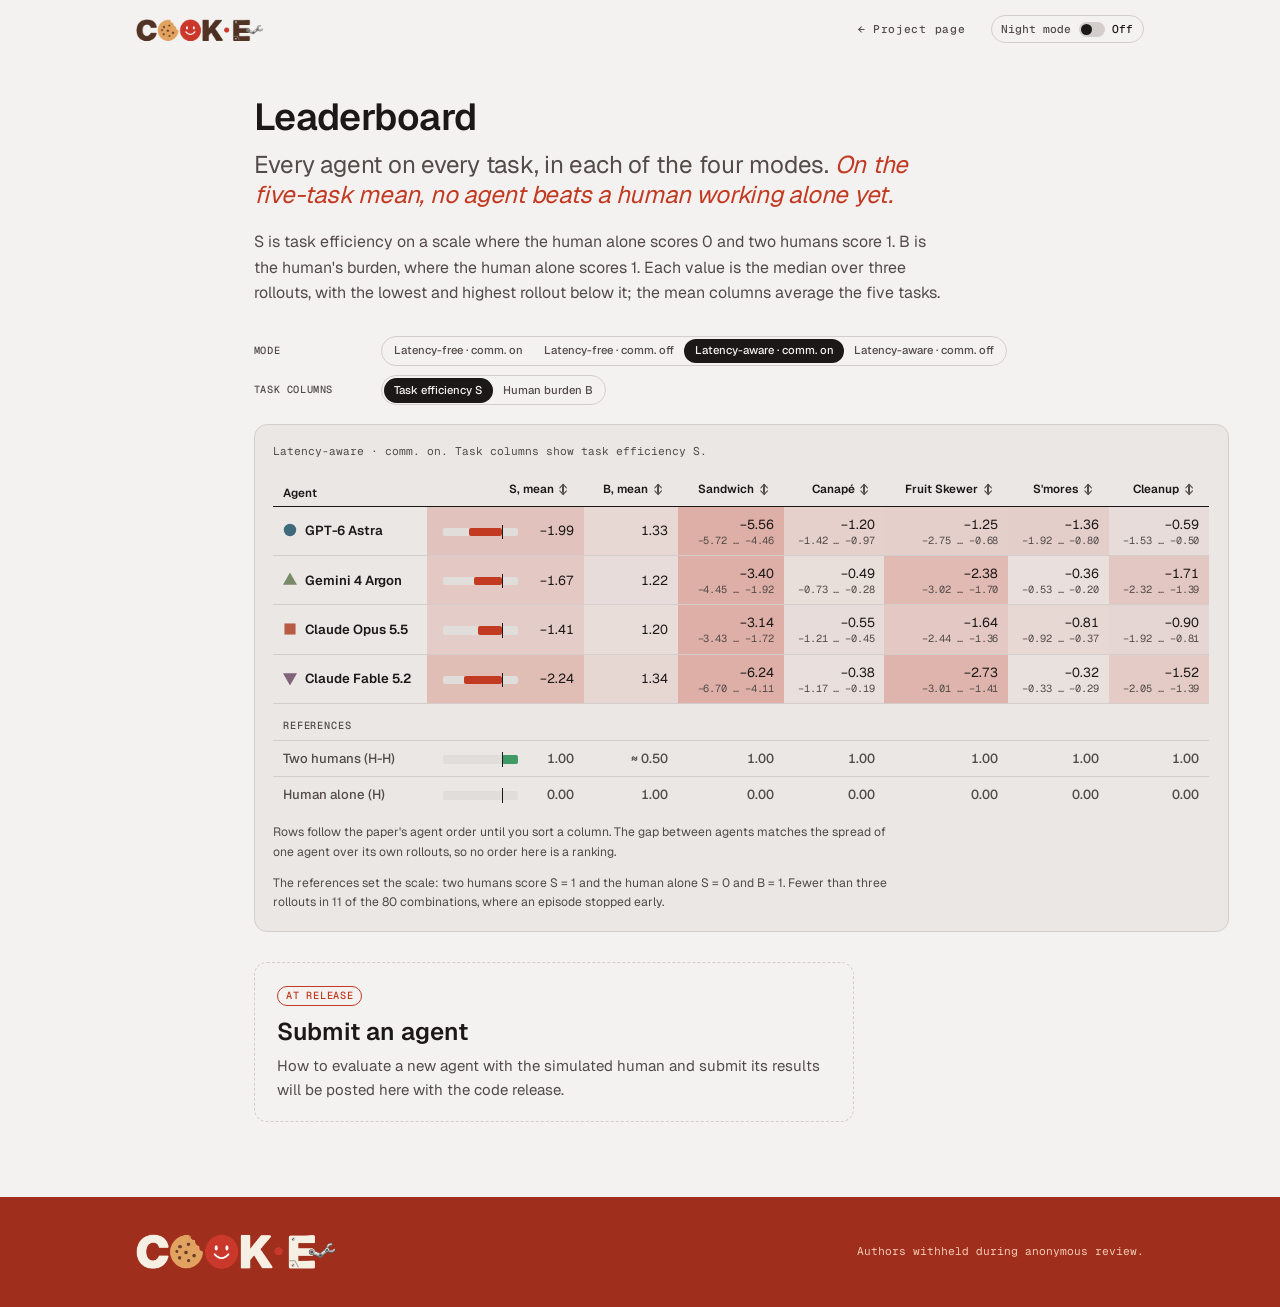
==== commit a8ef87c2: "1차 수정 : 데모 비디오, realworld 섹션 미완 Co-Authored-By: Claude Opus 5.5 <noreply@anthropic.com>" ====
--- a/leaderboard.html
+++ b/leaderboard.html
@@ -10,8 +10,8 @@
   <link rel="preconnect" href="https://fonts.googleapis.com">
   <link rel="preconnect" href="https://fonts.gstatic.com" crossorigin>
   <link href="https://fonts.googleapis.com/css2?family=Geist:wght@400..700&family=Geist+Mono:wght@400;500&display=swap" rel="stylesheet">
-  <link rel="stylesheet" href="styles.css">
-  <link rel="stylesheet" href="leaderboard.css">
+  <link rel="stylesheet" href="styles.css?v=20261120r">
+  <link rel="stylesheet" href="leaderboard.css?v=20261120r">
 </head>
 <body data-theme="ink">
   <script>
@@ -25,8 +25,9 @@
   </script>
   <div id="app"></div>
   <noscript><p style="padding:24px">The COOK·E leaderboard needs JavaScript.</p></noscript>
-  <script src="content.js"></script>
-  <script src="leaderboard-data.js"></script>
-  <script src="leaderboard.js"></script>
+  <script src="content.js?v=20261120r"></script>
+  <script src="leaderboard-data.js?v=20261120r"></script>
+  <script src="leaderboard-rollouts.js?v=20261120r"></script>
+  <script src="leaderboard.js?v=20261120r"></script>
 </body>
 </html>
--- a/styles.css
+++ b/styles.css
@@ -22,6 +22,8 @@
   --human: #f2a33a;
   --robot: #62c08d;
   --cool: #8db7d4;
+  /* Fills for figures (bars, lanes, timelines). Text keeps the tones above; the light theme brightens only these. */
+  --f-tomato: #e0492f; --f-human: #f2a33a; --f-robot: #62c08d; --f-cool: #8db7d4; --f-think: #6b6157;
 
   --gutter: clamp(1rem, 4vw, 3.5rem);
   --max: 74rem;
@@ -63,6 +65,7 @@
   --bg: var(--paper); --fg: #1b1817; --muted: #524b48;
   --line: #d3cecb; --surface: #eae7e5; --surface-2: #e1dddb;
   --tomato: #c23a22; --human: #a8620a; --robot: #1f7f55; --cool: #3a6a8c;
+  --f-tomato: #ec5b3e; --f-human: #f5a524; --f-robot: #2cb67d; --f-cool: #3d9be9; --f-think: #cbc5c1;
 }
 *, *::before, *::after { box-sizing: border-box; }
 html {
@@ -266,7 +269,7 @@
 .gap-list p { color: var(--muted); font-size: var(--t-small); }
 
 .matrix { margin-top: var(--block); }
-.matrix-cap { font-size: var(--t-small); line-height: 1.5; color: var(--muted); max-width: var(--measure); margin-bottom: 1rem; text-wrap: balance; }
+.matrix-cap { font-size: var(--t-small); line-height: 1.5; color: var(--muted); max-width: var(--measure); margin-top: 1rem; text-wrap: balance; }
 .matrix-cap b { font-weight: 600; color: var(--fg); }
 .matrix-scroll, .rs-scroll { overflow-x: auto; -webkit-overflow-scrolling: touch; }
 .matrix table { border-collapse: collapse; width: 100%; min-width: 42rem; font: 400 .8125rem/1 var(--mono); }
@@ -291,12 +294,10 @@
 .bm { margin-top: calc(var(--block) * 1.25); padding-top: var(--block); border-top: 1px solid var(--line); }
 .bm-claim { max-width: 32em; font: 400 var(--t-sub)/1.25 var(--display); letter-spacing: -.01em; text-wrap: balance; }
 .bm-claim em { font-style: italic; color: var(--tomato); }
+.bm-claim b { font-weight: 700; }
 .bm .lede { margin-top: .75rem; }
 .hsim { display: grid; grid-template-columns: var(--split-rev); gap: 1rem var(--col-gap); margin-top: var(--block); padding: clamp(1rem, 2.4vw, 1.5rem); background: var(--surface); border: 1px solid var(--line); border-radius: var(--r-l); }
 .hsim h3 { font: var(--display-w) var(--t-sub)/1.15 var(--display); letter-spacing: -.01em; }
-.hsim-flow { display: flex; flex-wrap: wrap; gap: .5rem 1.25rem; margin-top: .875rem; }
-.hsim-flow li { position: relative; padding: .3125rem .5rem; border: 1px solid var(--tone); border-radius: .375rem; font: 500 .75rem/1 var(--mono); color: var(--tone); }
-.hsim-flow li + li::before { content: "→"; position: absolute; left: -1.125rem; width: 1rem; text-align: center; color: var(--muted); }
 .hsim p { font-size: var(--t-small); color: var(--muted); }
 
 /* Tiles share rows across a set, so labels, titles, and text line up. */
@@ -448,35 +449,6 @@
 .rw-block .rw-slider { margin-top: 1.25rem; }
 
 /* Metrics: collaboration against burden, then the formulas */
-.sc { margin-top: var(--block); background: var(--surface); border: 1px solid var(--line); border-radius: var(--r-l); padding: clamp(1rem, 2.4vw, 2rem); }
-.sc-top { display: flex; flex-wrap: wrap; gap: .75rem; justify-content: space-between; align-items: center; }
-.sc-top h3 { display: flex; flex-wrap: wrap; align-items: center; gap: .5rem .75rem; font: var(--display-w) var(--t-sub)/1.15 var(--display); letter-spacing: -.01em; }
-.sc-top h3 .badge { margin-top: 0; }
-.sc-corner { margin-top: .25rem; font: 400 var(--t-label)/1.4 var(--mono); color: var(--muted); }
-.sc-plot { display: block; width: 100%; height: auto; margin-top: .75rem; overflow: visible; }
-.sc-grid { stroke: var(--line); stroke-width: 1; }
-.sc-grid.is-zero { stroke: var(--muted); stroke-dasharray: 3 4; }
-.sc-tick { font: 400 10.5px var(--mono); fill: var(--muted); }
-.sc-axis { font: 500 11.5px var(--body); fill: var(--fg); }
-.sc-pt { transition: transform .9s var(--ease), opacity .4s; }
-.sc-pt path, .sc-pt rect { fill: none; stroke: var(--tone); stroke-width: 2.5; }
-.sc-pt.is-run rect { fill: color-mix(in srgb, var(--tone) 22%, transparent); }
-.sc-pt text { font: 500 10.5px var(--mono); fill: var(--fg); paint-order: stroke; stroke: var(--surface); stroke-width: 4px; stroke-linejoin: round; }
-.sc-legend { display: flex; flex-wrap: wrap; gap: .375rem 1.25rem; margin-top: .5rem; font: 400 .8125rem/1.4 var(--mono); color: var(--muted); }
-.sc-legend li { display: inline-flex; align-items: center; gap: .5rem; }
-.sc-legend i { width: .75rem; height: .75rem; border: 2px solid var(--tone); }
-.sc-legend i.is-sq { border-radius: 2px; background: color-mix(in srgb, var(--tone) 22%, transparent); }
-.sc-legend i.is-dm { transform: rotate(45deg) scale(.85); }
-.sc-legend .sc-note { color: var(--tomato); }
-.sc-tasks { display: flex; flex-wrap: wrap; gap: .5rem; margin-top: 1rem; padding-top: 1rem; border-top: 1px dashed var(--line); }
-.sc-task { display: inline-flex; align-items: baseline; gap: .5rem; padding: .4375rem .75rem; border: 1px solid var(--line); border-radius: var(--r-s); font: 500 .8125rem/1 var(--body); color: var(--muted); }
-.sc-task small { font: 400 .6875rem/1 var(--mono); }
-button.sc-task { cursor: pointer; transition: border-color .2s, background .2s, color .2s; }
-button.sc-task:hover { border-color: var(--muted); }
-.sc-task[aria-pressed="true"] { border-color: var(--tomato); background: color-mix(in srgb, var(--tomato) 12%, transparent); color: var(--fg); }
-.sc-task.is-off { opacity: .6; }
-.sc-find { margin-top: 1rem; padding-left: .875rem; border-left: 2px solid var(--tomato); font-size: var(--t-small); color: var(--muted); max-width: 48rem; }
-.sc + .mt-grid { margin-top: var(--tile-gap); }
 
 /* Metrics */
 .mt-grid { display: grid; grid-template-columns: repeat(2, minmax(0, 1fr)); gap: 1rem var(--tile-gap); margin-top: var(--block); align-items: stretch; }
@@ -591,6 +563,14 @@
 .k-arm.is-human { transform-origin: right center; }
 .is-live .k-arm { animation: reach 5s ease-in-out infinite; }
 .is-live .k-arm.is-human { animation-name: reach-back; animation-delay: -1.6s; }
+.is-live .k-arm.is-two { animation-delay: -2.5s; }
+.is-live .k-arm.is-human.is-two { animation-delay: -4.1s; }
+.k-body { fill: color-mix(in srgb, var(--tone) 28%, var(--bg)); stroke: var(--tone); stroke-width: 1.5; }
+.k-arm .k-cap-o { stroke: var(--tone); stroke-width: 12; }
+.k-arm .k-cap-i { stroke: color-mix(in srgb, var(--tone) 28%, var(--bg)); stroke-width: 9; }
+.k-arm .k-grip { stroke: var(--tone); stroke-width: 3; }
+.k-arm .k-hand { fill: color-mix(in srgb, var(--tone) 28%, var(--bg)); stroke: var(--tone); stroke-width: 1.5; }
+.k-head { fill: var(--tone); }
 .dl-stage svg { display: block; width: 100%; height: auto; overflow: visible; }
 
 /* Overview. Stacked by default: each stage's text, then its drawing. */
@@ -666,6 +646,103 @@
 }
 
 /* Each drawing animates when its stage comes on. */
+/* ---------- Sections from the paper's results (content-results.js) ---------- */
+
+/* Hero: the paper's conclusion in one line. */
+.hero-exp { margin-top: .875rem; font: 400 calc(var(--t-label) * 1.5)/1.4 var(--mono); letter-spacing: .06em; color: var(--muted); }
+.hero-exp b { color: var(--tomato); font-weight: 600; }
+
+/* Key results: three numbers right after the abstract. */
+.kr { padding-top: 0; }
+.kr-title { font: 500 var(--t-label)/1 var(--mono); letter-spacing: .1em; text-transform: uppercase; color: var(--muted); }
+.kr-stats { display: grid; grid-template-columns: repeat(3, minmax(0, 1fr)); gap: var(--tile-gap); margin-top: 1rem; }
+.kr-stats.is-2 { grid-template-columns: repeat(2, minmax(0, 1fr)); margin-top: var(--block); }
+.kr-stats li { display: grid; align-content: start; gap: .625rem; min-width: 0; padding: clamp(1rem, 2.4vw, 1.5rem); background: var(--surface); border: 1px solid var(--line); border-radius: var(--r-l); }
+.kr-stats b { font: var(--display-w) clamp(1.75rem, 1.3rem + 1.6vw, 2.75rem)/1 var(--display); letter-spacing: -.025em; color: var(--tomato); font-variant-numeric: tabular-nums; }
+.kr-stats span { font-size: var(--t-small); color: var(--muted); }
+.kr-note { margin-top: .875rem; font: 400 var(--t-label)/1.5 var(--mono); color: var(--muted); max-width: var(--measure); }
+
+/* Key results: the race. Thin lines, people in ink, robot teams in tomato. */
+.kr-claim { margin-top: .875rem; max-width: 36em; font: 500 var(--t-lead)/1.5 var(--body); text-wrap: balance; }
+.kr-claim em { font-style: normal; color: var(--tomato); }
+.kr-race { display: grid; gap: .25rem; margin-top: 1.5rem; max-width: 52rem; }
+.kr-race li { --c: var(--fg); display: grid; grid-template-columns: 15.5rem minmax(0, 1fr) 2.25rem; gap: 1rem; align-items: center; min-height: 1.75rem; }
+.kr-race li.is-robot { --c: var(--tomato); }
+.kr-lbl { font-size: .875rem; color: var(--muted); transition: color .3s; }
+.kr-race li.is-done .kr-lbl { color: var(--fg); }
+.kr-track { position: relative; height: .5rem; }
+.kr-track::before { content: ""; position: absolute; left: 0; right: 0; top: 50%; border-top: 1px solid var(--line); }
+.kr-track::after { content: ""; position: absolute; right: 0; top: 0; bottom: 0; border-right: 1px solid var(--muted); }
+.kr-track i { position: absolute; left: 0; top: 50%; width: 0; height: 2px; background: var(--c); transform: translateY(-50%); }
+.kr-track i::after { content: ""; position: absolute; right: -3px; top: 50%; width: 7px; height: 7px; border-radius: 50%; background: var(--c); transform: translateY(-50%); }
+.kr-race.is-run .kr-track i { width: 100%; transition: width calc(var(--t) * var(--sec, 3s)) linear; }
+.kr-rank { font: 500 var(--t-label)/1 var(--mono); color: var(--c); opacity: 0; transition: opacity .3s; }
+.kr-race li.is-done .kr-rank { opacity: 1; }
+.kr-replay { margin-left: .5rem; padding: 0; font: inherit; color: var(--fg); text-decoration: underline; text-underline-offset: .2em; text-decoration-color: var(--line); }
+.kr-replay:hover { text-decoration-color: currentColor; }
+@media (max-width: 640px) {
+  .kr-race { gap: .5rem; }
+  .kr-race li { grid-template-columns: minmax(0, 1fr) 2.25rem; gap: .125rem .75rem; }
+  .kr-lbl { grid-column: 1 / -1; }
+}
+
+/* Metrics: three cards when W joins S and B. */
+.mt-grid.is-3 { grid-template-columns: repeat(3, minmax(0, 1fr)); }
+
+/* 04 Results: the S-B chart (paper Fig. 4). */
+.seg button:disabled { opacity: .4; cursor: not-allowed; }
+
+/* 05 Why robots fail: W bars (paper Fig. 5) and the three failure modes. */
+.wb { margin-top: var(--block); }
+.wb-lede { font-size: var(--t-small); color: var(--muted); max-width: var(--measure); }
+.wb-legend { display: flex; flex-wrap: wrap; gap: .375rem 1.25rem; margin-top: 1rem; font: 400 .8125rem/1.4 var(--mono); color: var(--muted); }
+.wb-legend li { display: inline-flex; align-items: center; gap: .5rem; }
+.wb-legend i { width: .75rem; height: .75rem; border-radius: 3px; background: var(--tone); }
+.wb-rows { display: grid; gap: .625rem; margin-top: 1.25rem; }
+.wb-row, .wb-axis { display: grid; grid-template-columns: 9.5rem minmax(0, 1fr) 3.5rem; align-items: center; gap: .875rem; }
+.wb-lbl { display: grid; font: 400 .8125rem/1.25 var(--mono); color: var(--muted); }
+.wb-lbl b { font: 500 .875rem/1.25 var(--body); color: var(--fg); }
+.wb-track { display: flex; height: 1.75rem; border-radius: 6px; background: var(--surface-2); overflow: hidden; }
+.wb-track i { display: flex; align-items: center; justify-content: center; width: 0; height: 100%; background: var(--tone); transition: width 1s var(--ease); overflow: hidden; }
+.wb-track i + i { box-shadow: inset 2px 0 0 var(--surface); }
+.wb-track span { font: 500 .75rem/1 var(--mono); color: #fff; }
+.wb-sum { font: 500 .875rem/1 var(--mono); font-variant-numeric: tabular-nums; }
+.wb-axis > div { position: relative; height: 1rem; border-top: 1px solid var(--line); }
+.wb-axis b { position: absolute; top: .25rem; transform: translateX(-50%); font: 400 .6875rem/1 var(--mono); color: var(--muted); }
+.wb-axis b:first-child { transform: none; }
+.wb-axis b:last-child { transform: translateX(-100%); }
+.wb-note { margin-top: 1rem; font-size: var(--t-small); color: var(--muted); max-width: var(--measure); }
+.fl-grid { display: grid; grid-template-columns: repeat(3, minmax(0, 1fr)); gap: var(--tile-gap); margin-top: var(--tile-gap); }
+.fl-card { display: flex; flex-direction: column; gap: .75rem; min-width: 0; padding: clamp(1rem, 2.4vw, 1.5rem); background: var(--surface); border: 1px solid var(--line); border-radius: var(--r-l); }
+.fl-card h3 { font: var(--display-w) var(--t-sub)/1.15 var(--display); letter-spacing: -.01em; }
+.fl-stat { display: grid; gap: .25rem; padding-bottom: .75rem; border-bottom: 1px solid var(--line); }
+.fl-stat b { font: var(--display-w) 2rem/1 var(--display); letter-spacing: -.02em; color: var(--tomato); font-variant-numeric: tabular-nums; }
+.fl-stat span { font: 400 var(--t-label)/1.4 var(--mono); color: var(--muted); }
+.fl-body { font-size: var(--t-small); color: var(--muted); }
+
+/* 06 Real world. */
+.rwr-points { display: grid; gap: .75rem; margin-top: 1.5rem; max-width: var(--measure); }
+.rwr-points li { padding-left: .875rem; border-left: 2px solid var(--line); color: var(--muted); }
+.rwr-points b { color: var(--fg); font-weight: 600; }
+
+/* Demo candidates (temporary review section). */
+/* Demo video: full width, edge to edge, straight under the hero. */
+.dm { background: #000; }
+.dm video { display: block; width: 100%; height: auto; }
+.dm-note { padding: .75rem var(--gutter); background: var(--bg); text-align: center; font: 500 .875rem/1.4 var(--body); color: var(--muted); }
+/* About three times the usual section gap between the demo video and the abstract. */
+.dm + .pad { padding-top: clamp(9rem, 18vw, 16rem); }
+
+@media (max-width: 1000px) {
+  .kr-stats, .mt-grid.is-3, .fl-grid { grid-template-columns: minmax(0, 1fr); }
+}
+@media (max-width: 640px) {
+  .kr-stats.is-2 { grid-template-columns: minmax(0, 1fr); }
+  .wb-row, .wb-axis { grid-template-columns: minmax(0, 1fr) 3rem; }
+  .wb-lbl { grid-column: 1 / -1; display: flex; gap: .5rem; }
+  .wb-axis > span:first-child { display: none; }
+}
+
 @media (prefers-reduced-motion: no-preference) {
   .ov-vis.is-on .ovv-task { animation: ov-pop .55s var(--ease) both; animation-delay: calc(var(--k) * 80ms); }
   .ov-vis.is-on .ovv-head { animation: ov-sweep 7s linear infinite; }
@@ -726,7 +803,7 @@
 
 /* Side rail: the top bar turns into a column once there is room for one. */
 @media (min-width: 1280px) {
-  main > section:not(.hero) { padding-left: var(--rail); }
+  main > section:not(.hero):not(.dm) { padding-left: var(--rail); } /* the demo video stays full width */
   .nav { inset: 0 auto 0 0; width: var(--rail); padding: 1.5rem 0 1.5rem 1.5rem; transform: translateX(-.5rem); }
   .nav::before { display: none; }
   .nav.is-on.is-end { opacity: 0; pointer-events: none; }
@@ -747,3 +824,139 @@
   .ov-step, .ov-detail, .ov-vis { transition: none; }
   .wm-eye { animation: none; }
 }
+
+/* ---------- Fewer boxes (2026-11-20) ----------
+ * Most grey boxes are gone: figures sit directly on the page, and tiles in a row keep only a hairline on top.
+ * Kept: controls, media frames, chart tracks, chat bubbles and the BibTeX block. */
+.panel, .hsim, .ov-vis, .dl { padding: 0; background: none; border: 0; border-radius: 0; }
+.principle, .mt-card, .kr-stats li, .fl-card, .rs-link {
+  padding: 1.125rem 0 0; background: none; border: 0; border-top: 1px solid var(--line); border-radius: 0;
+}
+.principles, .mt-grid, .kr-stats, .fl-grid, .rs-links { column-gap: clamp(1.5rem, 3vw, 2.5rem); row-gap: 2rem; }
+a.rs-link:hover { transform: none; border-top-color: currentColor; }
+.rs-link { min-height: 0; gap: 1.5rem; }
+.tl, .ro-chat { background: none; border: 0; border-radius: 0; border-top: 1px solid var(--line); padding-inline: 0; }
+.ro-chat-head { padding-inline: 0; }
+.ro-log { padding-inline: 0; }
+.ro-msg { background: none; }
+.ev-quote { padding: .25rem 0 .25rem 1rem; background: none; border: 0; border-left: 2px solid var(--line); border-radius: 0; }
+
+/* Separators asked for after the box clean-up: the three principles get thin dividers between columns, the task
+ * player one hairline outline. */
+.principle { padding: 0 0 0 clamp(1rem, 2.4vw, 1.75rem); border-top: 0; border-left: 1px solid var(--line); }
+.principle:first-child { padding-left: 0; border-left: 0; }
+.tasks-panel { padding: clamp(1rem, 2.4vw, 1.75rem); border: 1px solid var(--line); border-radius: var(--r-l); }
+@media (max-width: 1000px) {
+  .principle, .principle:first-child { padding: 1rem 0 0; border-left: 0; border-top: 1px solid var(--line); }
+}
+
+/* Task dialogue: more air between and inside messages. */
+.ro-log { gap: .75rem; padding-block: .875rem; }
+.ro-msg { padding: .5625rem .75rem .625rem; line-height: 1.5; }
+.ro-meta { margin-bottom: .3125rem; }
+
+/* Setup under the decision-loop figure: smaller, no rule. */
+.setup { gap: .75rem 1.25rem; margin-top: 4rem; padding-top: 0; border-top: 0; }
+.setup dt { font-size: .625rem; margin-bottom: .25rem; }
+.setup dd { font-size: .75rem; color: var(--muted); }
+
+/* Human simulator: the loop as four steps, one line each. */
+.hsim { display: block; }
+.hsim-lead { margin-top: .5rem; max-width: 36em; font-size: var(--t-lead); color: var(--muted); }
+.hsim-lead em { font-style: normal; color: var(--fg); }
+.hsim-steps { display: grid; grid-template-columns: repeat(4, minmax(0, 1fr)); gap: 1.5rem; margin-top: 1.5rem; }
+.hsim-steps li { padding-top: .75rem; border-top: 2px solid var(--tone); }
+.hsim-steps b { display: flex; gap: .5rem; align-items: baseline; font: 600 .9375rem/1.2 var(--body); }
+.hsim-steps b span { font: 500 var(--t-label)/1 var(--mono); color: var(--tone); }
+.hsim-steps p { margin-top: .375rem; font-size: .8125rem; line-height: 1.5; color: var(--muted); }
+@media (max-width: 760px) { .hsim-steps { grid-template-columns: repeat(2, minmax(0, 1fr)); } }
+@media (max-width: 420px) { .hsim-steps { grid-template-columns: minmax(0, 1fr); } }
+
+/* Metrics: the better direction under each name, and the two human references set apart in the value lists. */
+.mt-dir { display: inline-flex; margin-bottom: .5rem; font: 500 var(--t-label)/1 var(--mono); letter-spacing: .06em; text-transform: uppercase; color: var(--tomato); }
+.mt-card .stops li.is-ref span { color: var(--fg); }
+.stops li.is-ref em { display: inline-block; margin-right: .5rem; padding: .125rem .4375rem; border: 1px solid var(--fg); border-radius: 999px; font: 600 .6875rem/1.2 var(--mono); font-style: normal; letter-spacing: .02em; color: var(--fg); }
+#metrics .lede b, #metrics .sec-head b { font-weight: 600; color: var(--fg); }
+
+/* 04 Results: the table of medians. No box; the "robot helps" shade is the paper's Fig. 4 fill (#eee2e1). */
+.rt { margin-top: var(--block); }
+.rt-scroll { overflow-x: auto; -webkit-overflow-scrolling: touch; }
+.rt-table { width: 100%; min-width: 46rem; border-collapse: collapse; font: 400 .875rem/1.3 var(--body); font-variant-numeric: tabular-nums; }
+.rt-table th, .rt-table td { padding: .5rem .625rem; text-align: right; white-space: nowrap; }
+.rt-table th[scope="row"], .rt-table .rt-lat { text-align: left; }
+.rt-table thead th { font: 500 .75rem/1.2 var(--mono); letter-spacing: .04em; color: var(--muted); vertical-align: bottom; }
+.rt-table thead tr:first-child th[scope="colgroup"] { color: var(--fg); border-bottom: 1px solid var(--line); text-align: center; }
+.rt-table thead tr:last-child th, .rt-table thead th[rowspan] { border-bottom: 1.5px solid var(--fg); }
+.rt-table thead th:first-child, .rt-table thead th:nth-child(2) { text-align: left; }
+.rt-table thead i { font-style: normal; color: var(--tomato); }
+.rt-table tbody tr { border-bottom: 1px solid var(--line); }
+.rt-table tbody tr:has(+ .rt-2nd) { border-bottom-color: transparent; }
+.rt-table tbody th[scope="row"] { font-weight: 500; vertical-align: top; }
+.rt-lat { font: 400 .75rem/1.3 var(--mono); color: var(--muted); }
+.rt-ref th, .rt-ref td { color: var(--muted); }
+.rt-ref th[scope="row"] { color: var(--fg); font-weight: 600; }
+.rt-ref tr:last-child { border-bottom: 1.5px solid var(--fg); }
+.rt-group th { padding-top: 1.25rem; text-align: left; font: 500 .6875rem/1 var(--mono); letter-spacing: .08em; text-transform: uppercase; color: var(--tomato); }
+.rt-table tr.rt-group { border-bottom: 1px solid var(--line); }
+.rt-s { font-weight: 600; }
+.rt-na { text-align: center !important; color: var(--muted); }
+.rt-pending td { text-align: left; font: 400 .75rem/1.3 var(--mono); color: var(--muted); }
+.rt-table td.is-help { background: #eee2e1; color: #1b1817; }
+body[data-theme="ink"] .rt-table td.is-help { background: color-mix(in srgb, #eee2e1 22%, transparent); color: var(--fg); }
+.rt-note { margin-top: 1rem; max-width: var(--measure); font: 400 var(--t-label)/1.5 var(--mono); color: var(--muted); }
+.rt-note b { font-weight: 500; color: var(--fg); }
+.rs-takeaways { display: grid; gap: .5rem; margin-top: 2rem; max-width: var(--measure); padding-left: 1.125rem; list-style: disc; }
+.rs-takeaways li { font-size: var(--t-small); }
+.rs-takeaways li::marker { color: var(--tomato); }
+
+/* Table 1: a rule under each header row so the column names read as a header. */
+.matrix thead .m-grp th:not(:first-child) { border-bottom: 1px solid var(--line); }
+.matrix thead tr:last-child th { padding-bottom: .5rem; border-bottom: 1.5px solid var(--fg); color: var(--fg); }
+
+/* Figure fills: bright in both themes (the --f-* tokens). */
+.t-tomato { --ftone: var(--f-tomato); } .t-human { --ftone: var(--f-human); } .t-robot { --ftone: var(--f-robot); } .t-cool { --ftone: var(--f-cool); }
+.wb-track { background: color-mix(in srgb, var(--line) 50%, transparent); }
+.wb-track i, .wb-legend i { background: var(--ftone); }
+.wb-track i + i { box-shadow: inset 2px 0 0 var(--bg); }
+.wb-track span { color: #1b1817; }
+.wb-track i.t-tomato span { color: #fff; }
+.ovv-human { fill: var(--f-human); }
+.ovv-robot { fill: var(--f-robot); }
+.ovv-think { fill: var(--f-think); opacity: 1; }
+.ovv-hatch-ink { fill: var(--f-tomato); }
+.ovv-pause { stroke: color-mix(in srgb, var(--f-tomato) 60%, transparent); }
+.ovv-zone-neg { fill: color-mix(in srgb, var(--f-tomato) 28%, transparent); }
+.ovv-zone-pos { fill: color-mix(in srgb, var(--f-robot) 28%, transparent); }
+.ovv-mark circle { fill: var(--f-tomato); }
+
+/* 06 Real world: setup and comparison, then task order. */
+.rwx { display: grid; grid-template-columns: minmax(0, 1.1fr) minmax(0, 1fr); gap: 1.5rem clamp(1.5rem, 4vw, 3rem); align-items: start; margin-top: var(--block); }
+.rws { margin: 0; }
+.rws-svg { display: block; width: 100%; height: auto; overflow: visible; }
+.rws figcaption { margin-top: .5rem; font: 400 var(--t-label)/1.4 var(--mono); color: var(--muted); }
+.rws-table { fill: color-mix(in srgb, var(--line) 45%, transparent); stroke: var(--line); }
+.rws-item { fill: var(--bg); stroke: var(--line); }
+.rws-in { font: 500 11px var(--mono); letter-spacing: .06em; fill: var(--muted); text-anchor: middle; text-transform: uppercase; }
+.rws-cam { fill: var(--fg); }
+.rws-head { fill: var(--fg); }
+.rws-lbl { font: 600 12px var(--body); fill: var(--fg); text-anchor: middle; }
+.rws-sub { font: 400 11px var(--mono); fill: var(--muted); }
+.rws-lead { fill: none; stroke: var(--muted); stroke-width: 1; stroke-dasharray: 2 3; }
+.rws .k-arm path { fill: none; stroke-linecap: round; }
+.rwc { display: grid; gap: 1.5rem; }
+.rwc h3 { font: 500 var(--t-label)/1 var(--mono); letter-spacing: .08em; text-transform: uppercase; color: var(--robot); }
+.rwc .is-diff h3 { color: var(--tomato); }
+.rwc ul { display: grid; gap: .375rem; margin-top: .625rem; }
+.rwc li { padding-left: .875rem; border-left: 2px solid var(--line); font-size: var(--t-small); }
+.rwo { margin: var(--block) 0 0; max-width: 34rem; }
+.rwo figcaption b { font: var(--display-w) var(--t-sub)/1.15 var(--display); letter-spacing: -.01em; }
+.rwo-svg { display: block; width: 100%; height: auto; margin-top: 1rem; overflow: visible; }
+.rwo p { margin-top: .75rem; font-size: var(--t-small); color: var(--muted); }
+.rwo-h { font: 500 11px var(--mono); letter-spacing: .08em; text-transform: uppercase; fill: var(--muted); }
+.rwo-t { font: 500 13px var(--body); fill: var(--fg); }
+.rwo-t.is-swap { fill: var(--tomato); font-weight: 600; }
+.rwo-line { fill: none; stroke: var(--line); stroke-width: 1.5; }
+.rwo-line.is-swap { stroke: var(--f-tomato); stroke-width: 2.25; }
+.rwo-k { font: 400 10.5px var(--mono); fill: var(--muted); }
+.rwo-arrow { fill: none; stroke: var(--muted); stroke-width: 1; marker-end: none; }
+@media (max-width: 1000px) { .rwx { grid-template-columns: minmax(0, 1fr); } }
--- a/leaderboard.css
+++ b/leaderboard.css
@@ -35,6 +35,7 @@
 .lb-table td.is-better { background: color-mix(in srgb, #3f9a66 var(--a), transparent); }
 
 .lb-s span { display: inline-block; min-width: 3.2rem; }
+.lb-rng { display: block; margin-top: .2rem; font: 400 .6875rem/1 var(--mono); color: var(--muted); letter-spacing: -.01em; }
 .lb-bar { position: relative; display: inline-block; width: 5rem; height: .55rem; margin-right: .5rem; vertical-align: middle; border-radius: 2px; background: var(--surface-2); }
 .lb-bar i { position: absolute; top: 0; bottom: 0; border-radius: 2px; }
 .lb-bar i.is-neg { background: var(--tomato); }
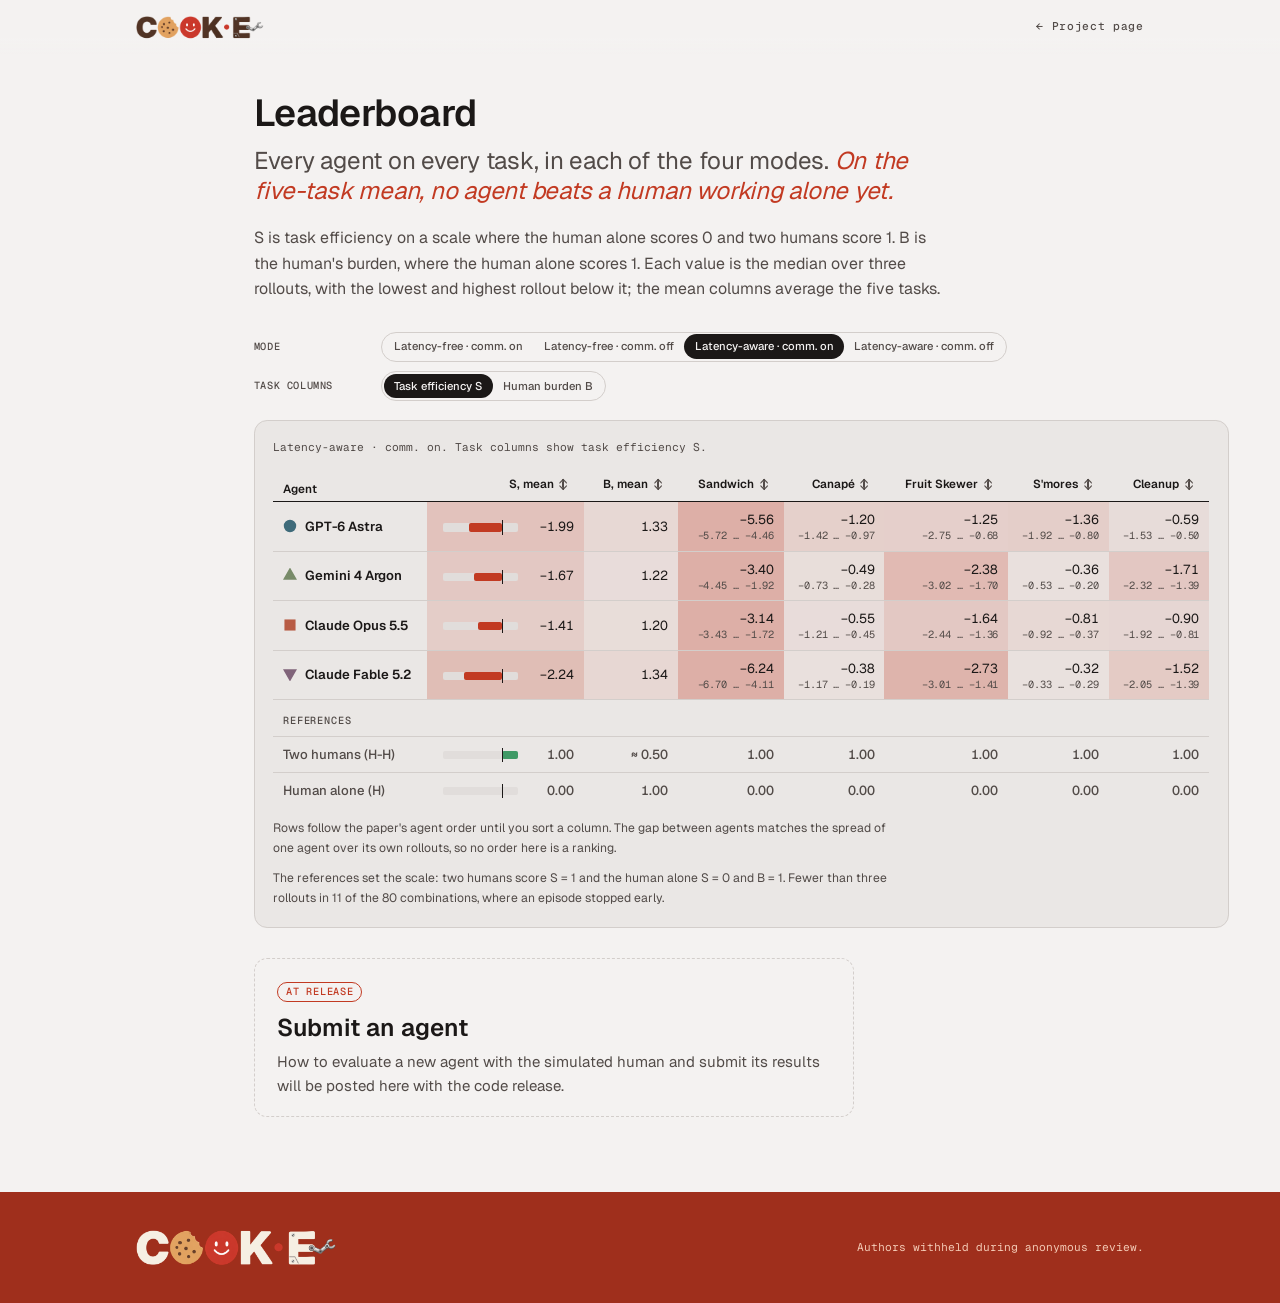
==== commit 6474bb3e: "Hero loop shows more of the top; leaderboard has no night mode Co-Authored-By: Claude Opus 5.5 <nore" ====
--- a/leaderboard.html
+++ b/leaderboard.html
@@ -5,29 +5,21 @@
   <meta name="viewport" content="width=device-width, initial-scale=1">
   <title>COOK·E Leaderboard</title>
   <meta name="description" content="COOK·E leaderboard: task efficiency S and human burden B of every agent on five collaborative kitchen tasks, in four evaluation modes.">
-  <meta name="theme-color" content="#141210">
+  <meta name="theme-color" content="#f4f2f1">
   <link rel="icon" href="data:image/svg+xml,%3Csvg xmlns='http://www.w3.org/2000/svg' viewBox='0 0 74 74'%3E%3Crect width='74' height='74' rx='22' fill='%23e0492f'/%3E%3Ccircle cx='24' cy='32' r='6' fill='%23141210'/%3E%3Ccircle cx='50' cy='32' r='6' fill='%23141210'/%3E%3Cpath d='M26 50c6 6 16 6 22 0' fill='none' stroke='%23141210' stroke-width='5' stroke-linecap='round'/%3E%3C/svg%3E">
   <link rel="preconnect" href="https://fonts.googleapis.com">
   <link rel="preconnect" href="https://fonts.gstatic.com" crossorigin>
   <link href="https://fonts.googleapis.com/css2?family=Geist:wght@400..700&family=Geist+Mono:wght@400;500&display=swap" rel="stylesheet">
-  <link rel="stylesheet" href="styles.css?v=20261120r">
-  <link rel="stylesheet" href="leaderboard.css?v=20261120r">
+  <link rel="stylesheet" href="styles.css?v=20261120s">
+  <link rel="stylesheet" href="leaderboard.css?v=20261120s">
 </head>
-<body data-theme="ink">
-  <script>
-    /* Night mode before the page draws, the same rule as index.html (main.js). */
-    (function () {
-      var c = null;
-      try { c = localStorage.getItem("cooke-night"); } catch (e) {}
-      var night = c ? c === "on" : matchMedia("(prefers-color-scheme: dark)").matches;
-      document.body.dataset.theme = night ? "ink" : "cream";
-    })();
-  </script>
+<body data-theme="cream">
+  <!-- The leaderboard always uses the light theme (no night mode). -->
   <div id="app"></div>
   <noscript><p style="padding:24px">The COOK·E leaderboard needs JavaScript.</p></noscript>
-  <script src="content.js?v=20261120r"></script>
-  <script src="leaderboard-data.js?v=20261120r"></script>
-  <script src="leaderboard-rollouts.js?v=20261120r"></script>
-  <script src="leaderboard.js?v=20261120r"></script>
+  <script src="content.js?v=20261120s"></script>
+  <script src="leaderboard-data.js?v=20261120s"></script>
+  <script src="leaderboard-rollouts.js?v=20261120s"></script>
+  <script src="leaderboard.js?v=20261120s"></script>
 </body>
 </html>
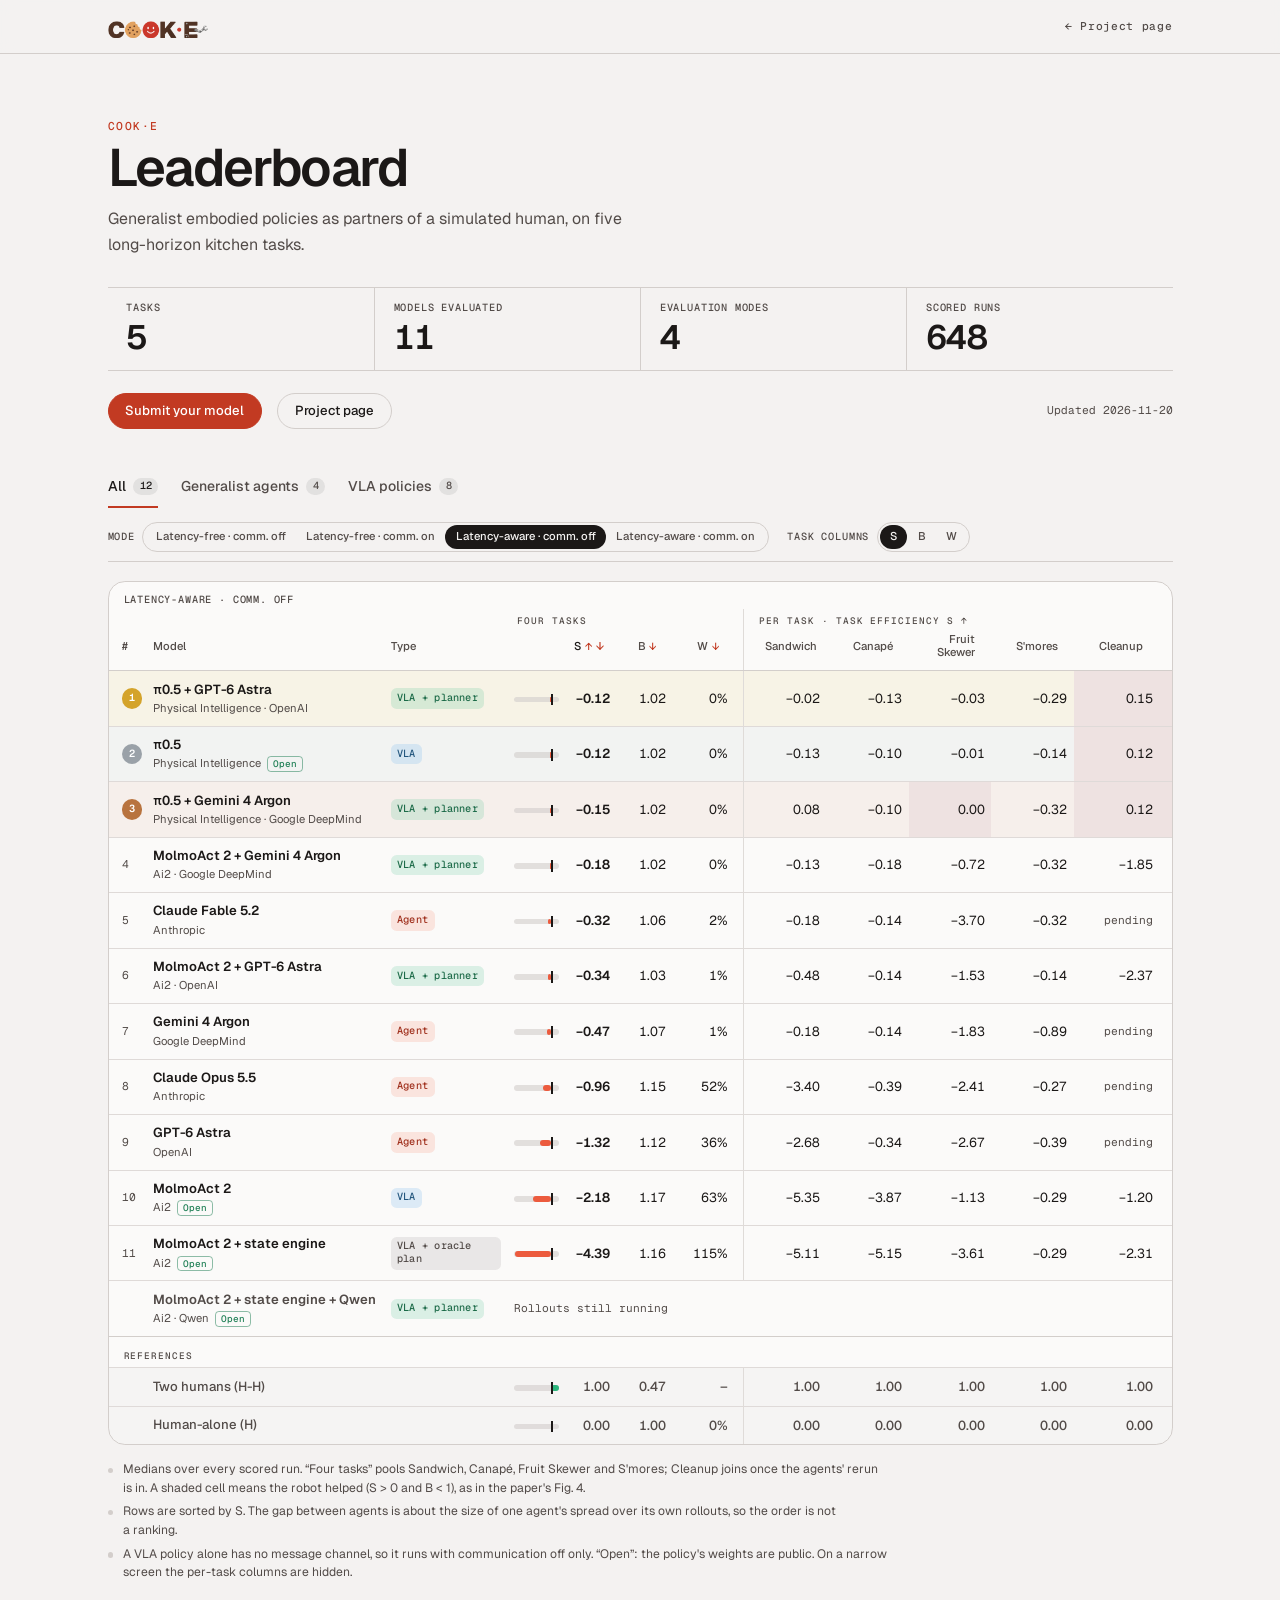
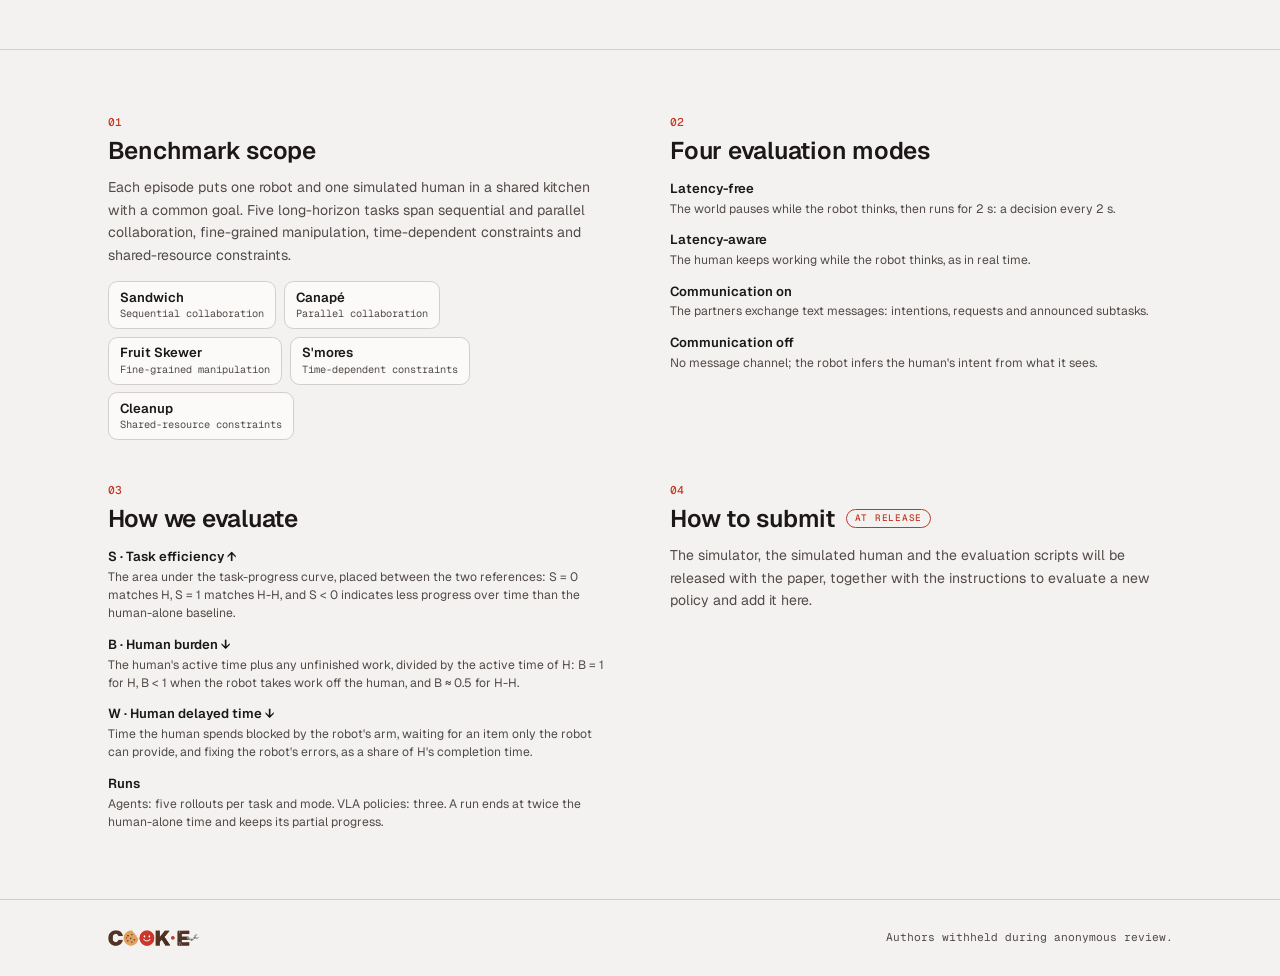
==== commit 2142800e: "editted leader board Co-Authored-By: Claude Opus 5.5 <noreply@anthropic.com>" ====
--- a/leaderboard.html
+++ b/leaderboard.html
@@ -4,22 +4,22 @@
   <meta charset="utf-8">
   <meta name="viewport" content="width=device-width, initial-scale=1">
   <title>COOK·E Leaderboard</title>
-  <meta name="description" content="COOK·E leaderboard: task efficiency S and human burden B of every agent on five collaborative kitchen tasks, in four evaluation modes.">
+  <meta name="description" content="COOK·E leaderboard: task efficiency S, human burden B and human delayed time W of generalist agents and VLA policies on five collaborative kitchen tasks, in four evaluation modes.">
   <meta name="theme-color" content="#f4f2f1">
   <link rel="icon" href="data:image/svg+xml,%3Csvg xmlns='http://www.w3.org/2000/svg' viewBox='0 0 74 74'%3E%3Crect width='74' height='74' rx='22' fill='%23e0492f'/%3E%3Ccircle cx='24' cy='32' r='6' fill='%23141210'/%3E%3Ccircle cx='50' cy='32' r='6' fill='%23141210'/%3E%3Cpath d='M26 50c6 6 16 6 22 0' fill='none' stroke='%23141210' stroke-width='5' stroke-linecap='round'/%3E%3C/svg%3E">
   <link rel="preconnect" href="https://fonts.googleapis.com">
   <link rel="preconnect" href="https://fonts.gstatic.com" crossorigin>
   <link href="https://fonts.googleapis.com/css2?family=Geist:wght@400..700&family=Geist+Mono:wght@400;500&display=swap" rel="stylesheet">
-  <link rel="stylesheet" href="styles.css?v=20261120s">
-  <link rel="stylesheet" href="leaderboard.css?v=20261120s">
+  <link rel="stylesheet" href="styles.css?v=20261121b">
+  <link rel="stylesheet" href="leaderboard.css?v=20261121b">
 </head>
-<body data-theme="cream">
+<body class="lb-page" data-theme="cream">
   <!-- The leaderboard always uses the light theme (no night mode). -->
   <div id="app"></div>
   <noscript><p style="padding:24px">The COOK·E leaderboard needs JavaScript.</p></noscript>
-  <script src="content.js?v=20261120s"></script>
-  <script src="leaderboard-data.js?v=20261120s"></script>
-  <script src="leaderboard-rollouts.js?v=20261120s"></script>
-  <script src="leaderboard.js?v=20261120s"></script>
+  <script src="content.js?v=20261121b"></script>
+  <script src="leaderboard-board.js?v=20261121b"></script>
+  <script src="leaderboard-copy.js?v=20261121b"></script>
+  <script src="leaderboard.js?v=20261121b"></script>
 </body>
 </html>
--- a/styles.css
+++ b/styles.css
@@ -726,10 +726,11 @@
 .rwr-points b { color: var(--fg); font-weight: 600; }
 
 /* Demo candidates (temporary review section). */
-/* Demo video: full width, edge to edge, straight under the hero. */
-.dm { background: #000; }
-.dm video { display: block; width: 100%; height: auto; }
-.dm-note { padding: .75rem var(--gutter); background: var(--bg); text-align: center; font: 500 .875rem/1.4 var(--body); color: var(--muted); }
+/* Demo video: centred at 75% of the page width, straight under the hero. */
+.dm { padding-top: clamp(2rem, 4vw, 3.5rem); }
+.dm video { display: block; width: 75%; height: auto; margin-inline: auto; border-radius: var(--r-m); background: #000; }
+@media (max-width: 640px) { .dm video { width: 100%; border-radius: 0; } }
+.dm-note { padding: .75rem var(--gutter); text-align: center; font: 500 .875rem/1.4 var(--body); color: var(--muted); }
 /* About three times the usual section gap between the demo video and the abstract. */
 .dm + .pad { padding-top: clamp(9rem, 18vw, 16rem); }
 
@@ -803,7 +804,7 @@
 
 /* Side rail: the top bar turns into a column once there is room for one. */
 @media (min-width: 1280px) {
-  main > section:not(.hero):not(.dm) { padding-left: var(--rail); } /* the demo video stays full width */
+  main > section:not(.hero):not(.dm) { padding-left: var(--rail); } /* the demo video is centred on the whole page */
   .nav { inset: 0 auto 0 0; width: var(--rail); padding: 1.5rem 0 1.5rem 1.5rem; transform: translateX(-.5rem); }
   .nav::before { display: none; }
   .nav.is-on.is-end { opacity: 0; pointer-events: none; }
@@ -948,7 +949,10 @@
 .rwc .is-diff h3 { color: var(--tomato); }
 .rwc ul { display: grid; gap: .375rem; margin-top: .625rem; }
 .rwc li { padding-left: .875rem; border-left: 2px solid var(--line); font-size: var(--t-small); }
-.rwo { margin: var(--block) 0 0; max-width: 34rem; }
+.rwo-row { display: grid; grid-template-columns: minmax(0, 1.2fr) minmax(0, 1fr); gap: 1.5rem clamp(1.5rem, 4vw, 3rem); align-items: center; margin-top: var(--block); }
+.rwo { margin: 0; }
+.rwo-row .rwr-points { margin-top: 0; }
+@media (max-width: 1000px) { .rwo-row { grid-template-columns: minmax(0, 1fr); } }
 .rwo figcaption b { font: var(--display-w) var(--t-sub)/1.15 var(--display); letter-spacing: -.01em; }
 .rwo-svg { display: block; width: 100%; height: auto; margin-top: 1rem; overflow: visible; }
 .rwo p { margin-top: .75rem; font-size: var(--t-small); color: var(--muted); }
--- a/leaderboard.css
+++ b/leaderboard.css
@@ -1,58 +1,167 @@
-/* Leaderboard page (leaderboard.html, leaderboard.js). Loads after styles.css and reuses its themes, logo, section
- * head, segmented buttons, night-mode switch and footer. The table follows the theme like the rest of the page. */
+/* Leaderboard page (leaderboard.html, leaderboard.js). Loads after styles.css for its tokens, fonts, logo and segmented
+ * buttons; everything else is here. Light theme only. Layout after the RoboCasa and RoboMME leaderboards. */
+
+/* The project page keeps a left column for its side rail on wide screens; this page has no rail. */
+.lb-page main > section { padding-left: 0 !important; }
+.lb-page { background: var(--bg); }
+.lb-wrap { width: 100%; max-width: 76rem; margin-inline: auto; padding-inline: clamp(1rem, 4vw, 2.5rem); }
+
 .skip { position: absolute; left: 1rem; top: -3rem; z-index: 50; padding: .5rem .75rem; border-radius: var(--r-s); background: var(--fg); color: var(--bg); }
 .skip:focus { top: 1rem; }
-.lb-top { position: sticky; top: 0; z-index: 10; padding-block: 1rem; background: linear-gradient(var(--bg) 70%, transparent); }
-.lb-top-in { display: flex; align-items: center; gap: clamp(1rem, 2vw, 1.75rem); }
-.lb-home { margin-right: auto; text-decoration: none; }
-.lb-top .wm { font-size: 1.75rem; }
-.lb-back { font: 500 var(--t-label)/1 var(--mono); letter-spacing: .06em; color: var(--muted); text-decoration: none; white-space: nowrap; transition: color .2s; }
+
+/* Top bar */
+.lb-top { position: sticky; top: 0; z-index: 10; border-bottom: 1px solid var(--line); background: color-mix(in srgb, var(--bg) 92%, transparent); backdrop-filter: blur(8px); }
+.lb-top-in { display: flex; align-items: center; justify-content: space-between; height: 3.5rem; }
+.lb-home { text-decoration: none; }
+.lb-top .wm { font-size: 1.375rem; }
+.lb-back { font: 500 var(--t-label)/1 var(--mono); letter-spacing: .06em; color: var(--muted); text-decoration: none; transition: color .2s; }
 .lb-back:hover { color: var(--fg); }
-.lb { padding-top: clamp(1.5rem, 3vw, 2.5rem); }
 
-.lb-ctl { display: grid; gap: .625rem; margin-top: 2rem; }
-.lb-row { display: flex; flex-wrap: wrap; align-items: center; gap: .5rem; }
-.lb-row .seg-label { width: 8rem; padding-left: 0; }
-.lb-card { margin-top: 1.25rem; padding: clamp(.75rem, 2vw, 1.25rem); border: 1px solid var(--line); border-radius: var(--r-m); background: var(--surface); }
+/* Header */
+.lb-hero { padding-block: clamp(2.5rem, 6vw, 4.5rem) clamp(1.5rem, 4vw, 2.5rem); }
+.lb-kicker { font: 500 var(--t-label)/1 var(--mono); letter-spacing: .14em; text-transform: uppercase; color: var(--tomato); }
+.lb-hero h1 { margin-top: .5rem; font: 600 clamp(2.25rem, 1.6rem + 2.6vw, 3.5rem)/1.05 var(--display); letter-spacing: -.03em; }
+.lb-sub { margin-top: .75rem; max-width: 36rem; font-size: var(--t-lead); color: var(--muted); }
+.lb-stats { display: grid; grid-template-columns: repeat(4, minmax(0, 1fr)); margin-top: 2rem; border-block: 1px solid var(--line); }
+.lb-stats div { padding: 1rem 1.25rem; }
+.lb-stats div + div { border-left: 1px solid var(--line); }
+.lb-stats dt { font: 500 .6875rem/1 var(--mono); letter-spacing: .08em; text-transform: uppercase; color: var(--muted); }
+.lb-stats dd { margin-top: .5rem; font: 600 clamp(1.75rem, 1.4rem + 1.2vw, 2.25rem)/1 var(--display); letter-spacing: -.02em; font-variant-numeric: tabular-nums; }
+.lb-actions { display: flex; flex-wrap: wrap; align-items: center; gap: .625rem 1rem; margin-top: 1.5rem; }
+.lb-btn { display: inline-flex; align-items: center; height: 2.375rem; padding: 0 1.125rem; border: 1px solid var(--line); border-radius: 999px; font: 500 .875rem/1 var(--body); color: var(--fg); text-decoration: none; transition: border-color .2s, background .2s; }
+.lb-btn:hover { border-color: var(--fg); }
+.lb-btn.is-primary { border-color: var(--tomato); background: var(--tomato); color: #fff; }
+.lb-btn.is-primary:hover { background: var(--tomato-deep); border-color: var(--tomato-deep); }
+.lb-updated { margin-left: auto; font: 400 var(--t-label)/1 var(--mono); color: var(--muted); }
+
+/* Controls */
+.lb-board { padding-bottom: clamp(3rem, 6vw, 4.5rem); }
+.lb-bar { display: flex; flex-wrap: wrap; align-items: flex-end; justify-content: space-between; gap: 1rem 2rem; border-bottom: 1px solid var(--line); }
+.lb-tabs { display: flex; gap: 1.5rem; }
+.lb-tabs button { display: inline-flex; align-items: center; gap: .5rem; padding: .75rem 0; margin-bottom: -1px; border-bottom: 2px solid transparent; font: 500 .9375rem/1 var(--body); color: var(--muted); transition: color .2s, border-color .2s; }
+.lb-tabs button:hover { color: var(--fg); }
+.lb-tabs button[aria-selected="true"] { border-bottom-color: var(--tomato); color: var(--fg); }
+.lb-tabs span { padding: .125rem .4375rem; border-radius: 999px; background: color-mix(in srgb, var(--fg) 8%, transparent); font: 500 .6875rem/1.3 var(--mono); }
+.lb-ctl { display: flex; flex-wrap: wrap; gap: .5rem 1.25rem; padding-bottom: .625rem; }
+.lb-ctl label { display: inline-flex; align-items: center; gap: .5rem; }
+.lb-ctl label > span { font: 500 .6875rem/1 var(--mono); letter-spacing: .08em; text-transform: uppercase; color: var(--muted); }
+
+/* Table */
+.lb-card { margin-top: 1.25rem; border: 1px solid var(--line); border-radius: var(--r-l); background: #fbfaf9; overflow: hidden; }
 .lb-scroll { overflow-x: auto; -webkit-overflow-scrolling: touch; }
+.lb-table { width: 100%; border-collapse: collapse; font: 400 .875rem/1.3 var(--body); font-variant-numeric: tabular-nums; }
+.lb-table caption { caption-side: top; padding: .875rem 1rem .25rem; text-align: left; font: 500 .6875rem/1 var(--mono); letter-spacing: .08em; text-transform: uppercase; color: var(--muted); }
+.lb-table th, .lb-table td { padding: .6875rem .4375rem; text-align: left; }
+.lb-table td.lb-num { white-space: nowrap; }
+.lb-table tbody tr { border-top: 1px solid color-mix(in srgb, var(--line) 70%, transparent); }
+.lb-table tbody tr:hover { background: color-mix(in srgb, var(--fg) 3%, transparent); }
+.lb-groups th { padding: .5rem .625rem 0; font: 500 .625rem/1 var(--mono); letter-spacing: .1em; text-transform: uppercase; color: var(--muted); text-align: left; }
+.lb-table thead tr:last-child th { padding-top: .375rem; padding-bottom: .625rem; border-bottom: 1px solid var(--line); font: 500 .75rem/1.2 var(--body); color: var(--muted); }
+.lb-table thead button { display: inline-flex; align-items: baseline; gap: .25rem; font: inherit; color: inherit; transition: color .2s; }
+.lb-table thead button:hover, .lb-table th[aria-sort="ascending"] button, .lb-table th[aria-sort="descending"] button { color: var(--fg); }
+.lb-table thead button i { font-style: normal; color: var(--tomato); }
+.lb-table thead small { font-size: .6875rem; color: var(--tomato); }
+.lb-num { text-align: right !important; }
+.lb-table thead .lb-num button { justify-content: flex-end; }
+.lb-gap { padding-right: 1rem !important; }
+.lb-gap-l { padding-left: 1rem !important; border-left: 1px solid color-mix(in srgb, var(--line) 70%, transparent); }
+.lb-table tbody td:nth-child(7) { border-left: 1px solid color-mix(in srgb, var(--line) 70%, transparent); padding-left: 1rem; }
 
-.lb-table { width: 100%; min-width: 50rem; border-collapse: collapse; font: 400 .875rem/1.3 var(--body); font-variant-numeric: tabular-nums; }
-.lb-table caption { padding-bottom: .75rem; text-align: left; font: 400 var(--t-label)/1.4 var(--mono); color: var(--muted); }
-.lb-table th, .lb-table td { padding: .6rem .65rem; border-bottom: 1px solid var(--line); text-align: right; white-space: nowrap; }
-.lb-table thead th { padding-block: .35rem; border-bottom: 1.5px solid var(--fg); vertical-align: bottom; font-size: .78rem; font-weight: 600; }
-.lb-table th:first-child { position: sticky; left: 0; z-index: 1; text-align: left; background: var(--surface); }
-.lb-table thead button { display: inline-flex; align-items: center; gap: .3rem; padding: .3rem .4rem; border-radius: 6px; font-weight: 600; transition: background .2s, color .2s; }
-.lb-table thead button:hover { background: var(--surface-2); }
-.lb-table thead button i { width: .8em; font-style: normal; color: var(--muted); }
-.lb-table th[aria-sort="ascending"] button, .lb-table th[aria-sort="descending"] button { background: color-mix(in srgb, var(--tomato) 16%, transparent); color: var(--tomato); }
-.lb-table th[aria-sort="ascending"] button i, .lb-table th[aria-sort="descending"] button i { color: var(--tomato); }
-.lb-table tbody th { font-weight: 600; }
-.lb-table tbody th .mk { margin-right: .5rem; vertical-align: -2px; }
-.lb-table tbody tr:hover th, .lb-table tbody tr:hover td { box-shadow: inset 0 0 0 100vmax color-mix(in srgb, var(--fg) 4%, transparent); }
+.lb-rank { width: 2rem; padding-left: .875rem !important; font: 400 .75rem/1 var(--mono); color: var(--muted); }
+.lb-model { min-width: 9.5rem; }
+.lb-model b { display: block; font-weight: 600; line-height: 1.25; color: var(--fg); }
+.lb-model span { display: block; margin-top: .1875rem; font: 400 .75rem/1.3 var(--body); color: var(--muted); }
+.lb-model em.lb-open { margin-left: .25rem; padding: .0625rem .3125rem; border: 1px solid color-mix(in srgb, var(--robot) 50%, transparent); border-radius: .25rem; font: 500 .625rem/1.2 var(--mono); font-style: normal; color: var(--robot); }
+.lb-badge { display: inline-block; white-space: nowrap; padding: .25rem .4375rem; border-radius: .375rem; font: 500 .6875rem/1 var(--mono); letter-spacing: .02em; }
+.lb-badge.is-agent { background: color-mix(in srgb, var(--f-tomato) 14%, transparent); color: var(--tomato-deep); }
+.lb-badge.is-vla { background: color-mix(in srgb, var(--f-cool) 16%, transparent); color: #24577e; }
+.lb-badge.is-plan { background: color-mix(in srgb, var(--f-robot) 16%, transparent); color: #1d6b49; }
+.lb-badge.is-oracle { background: color-mix(in srgb, var(--fg) 8%, transparent); color: var(--muted); }
+.lb-s { font-weight: 600; }
+.lb-s span { display: inline-block; min-width: 2.75rem; }
+.lb-sbar { position: relative; display: inline-block; width: 3rem; height: .375rem; margin-right: .625rem; vertical-align: middle; border-radius: 999px; background: color-mix(in srgb, var(--line) 60%, transparent); }
+.lb-sbar i { position: absolute; top: 0; bottom: 0; border-radius: 999px; }
+.lb-table thead .lb-t button { white-space: normal; text-align: right; max-width: 5rem; }
+.lb-sbar i.is-neg { background: var(--f-tomato); }
+.lb-sbar i.is-pos { background: var(--f-robot); }
+.lb-sbar b { position: absolute; top: -3px; bottom: -3px; width: 1.5px; background: var(--fg); }
+.lb-table td.is-help { background: #eee2e1; }
+.lb-na, .lb-offnote { font: 400 .75rem/1 var(--mono) !important; color: var(--muted); }
+.lb-off .lb-model b { color: var(--muted); }
+.lb-offnote { text-align: left; }
+.lb-refs .lb-refhead th { padding: 1rem 1rem .375rem; font: 500 .625rem/1 var(--mono); letter-spacing: .1em; text-transform: uppercase; color: var(--muted); }
+.lb-refs tr:first-child { border-top: 1px solid var(--line); }
+.lb-ref { background: color-mix(in srgb, var(--fg) 2.5%, transparent); }
+.lb-ref .lb-model b, .lb-ref td { color: var(--muted); font-weight: 500; }
 
-/* Cell tints: worse than the human alone in red, better in green; the strength (--a) comes from leaderboard.js. */
-.lb-table td.is-worse { background: color-mix(in srgb, var(--tomato) var(--a), transparent); }
-.lb-table td.is-better { background: color-mix(in srgb, #3f9a66 var(--a), transparent); }
+.lb-notes { display: grid; gap: .375rem; margin-top: 1rem; max-width: 52rem; }
+.lb-notes li { position: relative; padding-left: 1rem; font-size: .8125rem; line-height: 1.5; color: var(--muted); }
+.lb-notes li::before { content: ""; position: absolute; left: 0; top: .6em; width: .375rem; height: .375rem; border-radius: 50%; background: var(--line); }
 
-.lb-s span { display: inline-block; min-width: 3.2rem; }
-.lb-rng { display: block; margin-top: .2rem; font: 400 .6875rem/1 var(--mono); color: var(--muted); letter-spacing: -.01em; }
-.lb-bar { position: relative; display: inline-block; width: 5rem; height: .55rem; margin-right: .5rem; vertical-align: middle; border-radius: 2px; background: var(--surface-2); }
-.lb-bar i { position: absolute; top: 0; bottom: 0; border-radius: 2px; }
-.lb-bar i.is-neg { background: var(--tomato); }
-.lb-bar i.is-pos { background: #3f9a66; }
-.lb-bar b { position: absolute; top: -3px; bottom: -3px; width: 1.5px; background: var(--fg); }
+/* About */
+.lb-about { padding-block: clamp(3rem, 6vw, 4.5rem); border-top: 1px solid var(--line); }
+.lb-about-grid { display: grid; grid-template-columns: repeat(2, minmax(0, 1fr)); gap: clamp(2rem, 4vw, 3rem) clamp(2rem, 5vw, 4rem); }
+.lb-no { font: 500 var(--t-label)/1 var(--mono); color: var(--tomato); }
+.lb-sec h2 { display: flex; flex-wrap: wrap; align-items: center; gap: .5rem .75rem; margin-top: .5rem; font: 600 var(--t-sub)/1.2 var(--display); letter-spacing: -.01em; }
+.lb-sec > p:not(.lb-no) { margin-top: .75rem; max-width: 34rem; font-size: var(--t-small); color: var(--muted); }
+.lb-tag { padding: .25rem .5rem; border: 1px solid var(--tomato); border-radius: 999px; font: 500 .625rem/1 var(--mono); letter-spacing: .08em; text-transform: uppercase; color: var(--tomato); }
+.lb-taskchips { display: flex; flex-wrap: wrap; gap: .5rem; margin-top: 1rem; }
+.lb-taskchips li { padding: .5rem .75rem; border: 1px solid var(--line); border-radius: .625rem; background: #fbfaf9; }
+.lb-taskchips b { display: block; font: 600 .875rem/1.2 var(--body); }
+.lb-taskchips span { display: block; margin-top: .1875rem; font: 400 .6875rem/1.2 var(--mono); color: var(--muted); }
+.lb-defs { display: grid; gap: .875rem; margin-top: 1rem; }
+.lb-defs dt { font: 600 .875rem/1.3 var(--body); }
+.lb-defs dd { margin-top: .1875rem; font-size: .8125rem; line-height: 1.5; color: var(--muted); }
 
-.lb-ref th[scope="rowgroup"] { padding-top: 1.1rem; font: 500 .6875rem/1 var(--mono); letter-spacing: .08em; text-transform: uppercase; color: var(--muted); }
-.lb-ref tr + tr th, .lb-ref td { color: var(--muted); font-weight: 500; }
-.lb-ref tr:last-child th, .lb-ref tr:last-child td { border-bottom: 0; }
-.lb-note { margin-top: .75rem; max-width: var(--measure); font-size: .8125rem; color: var(--muted); }
+.lb-foot { padding-block: 2rem; border-top: 1px solid var(--line); }
+.lb-foot .lb-wrap { display: flex; flex-wrap: wrap; align-items: center; justify-content: space-between; gap: 1rem; }
+.lb-foot .wm { font-size: 1.25rem; }
+.lb-foot p { font: 400 var(--t-label)/1.4 var(--mono); color: var(--muted); }
 
-.lb-submit { margin-top: 2rem; max-width: 40rem; padding: 1.25rem 1.5rem; border: 1px dashed var(--line); border-radius: var(--r-m); }
-.lb-submit h3 { margin-top: .75rem; font: var(--display-w) var(--t-sub)/1.2 var(--display); }
-.lb-submit p { margin-top: .5rem; color: var(--muted); }
-.lb-tag { display: inline-block; padding: .25rem .5rem; border: 1px solid var(--tomato); border-radius: 999px; font: 500 .6875rem/1 var(--mono); letter-spacing: .08em; text-transform: uppercase; color: var(--tomato); }
+@media (max-width: 1100px) { .lb-sbar { display: none; } }
+@media (max-width: 860px) {
+  .lb-t { display: none; }
+  .lb-table tbody td:nth-child(7) { border-left: 0; }
+  .lb-stats { grid-template-columns: repeat(2, minmax(0, 1fr)); }
+  .lb-stats div:nth-child(3) { border-left: 0; }
+  .lb-stats div:nth-child(n + 3) { border-top: 1px solid var(--line); }
+  .lb-about-grid { grid-template-columns: minmax(0, 1fr); }
+  .lb-updated { margin-left: 0; width: 100%; }
+}
+@media (max-width: 640px) {
+  .lb-type { display: none; }
+  .lb-model { min-width: 7rem; }
+  .lb-back { display: none; }
+  .lb-tabs { gap: 1rem; overflow-x: auto; }
+}
 
-@media (max-width: 640px) {
-  .lb-row .seg-label { width: 100%; }
-  .lb-back { display: none; }
+/* No horizontal scrolling: a fixed layout with set widths for every column but the model's. */
+.lb-table { table-layout: fixed; }
+.lb-table .c-rank { width: 2.5rem; }
+.lb-table .c-type { width: 8.25rem; }
+.lb-table .c-s { width: 7.25rem; }
+.lb-table .c-b { width: 3.75rem; }
+.lb-table .c-w { width: 4.75rem; }
+.lb-table .c-t { width: 5.5rem; }
+.lb-table .c-t:last-child { width: 6.5rem; }
+/* Room after the last task column so Cleanup does not touch the card's edge. */
+.lb-table tr > :last-child.lb-t { padding-right: 1.25rem; }
+.lb-model { min-width: 0; overflow-wrap: anywhere; }
+.lb-badge { white-space: normal; line-height: 1.25; }
+.lb-table thead .lb-t button { max-width: none; }
+.lb-table th, .lb-table td { overflow: hidden; }
+@media (max-width: 1100px) { .lb-table .c-s { width: 4.5rem; } .lb-table .c-type { width: 7rem; } .lb-table .c-t { width: 4.75rem; } .lb-table .c-t:last-child { width: 5.75rem; } }
+@media (max-width: 860px) {
+  .lb-table { table-layout: auto; }
+  .lb-table col { width: auto !important; }
+  .lb-table th, .lb-table td { overflow: visible; }
 }
+
+/* The first three rows in the current order: a coloured rank and a light tint. */
+.lb-medal { display: inline-grid; place-items: center; width: 1.375rem; height: 1.375rem; border-radius: 50%; font: 600 .6875rem/1 var(--mono); color: #fff; }
+.is-top1 .lb-medal { background: #d4a32a; }
+.is-top2 .lb-medal { background: #9aa1a8; }
+.is-top3 .lb-medal { background: #b8733e; }
+.lb-table tbody tr.is-top1 { background: color-mix(in srgb, #d4a32a 9%, transparent); }
+.lb-table tbody tr.is-top2 { background: color-mix(in srgb, #9aa1a8 9%, transparent); }
+.lb-table tbody tr.is-top3 { background: color-mix(in srgb, #b8733e 8%, transparent); }
